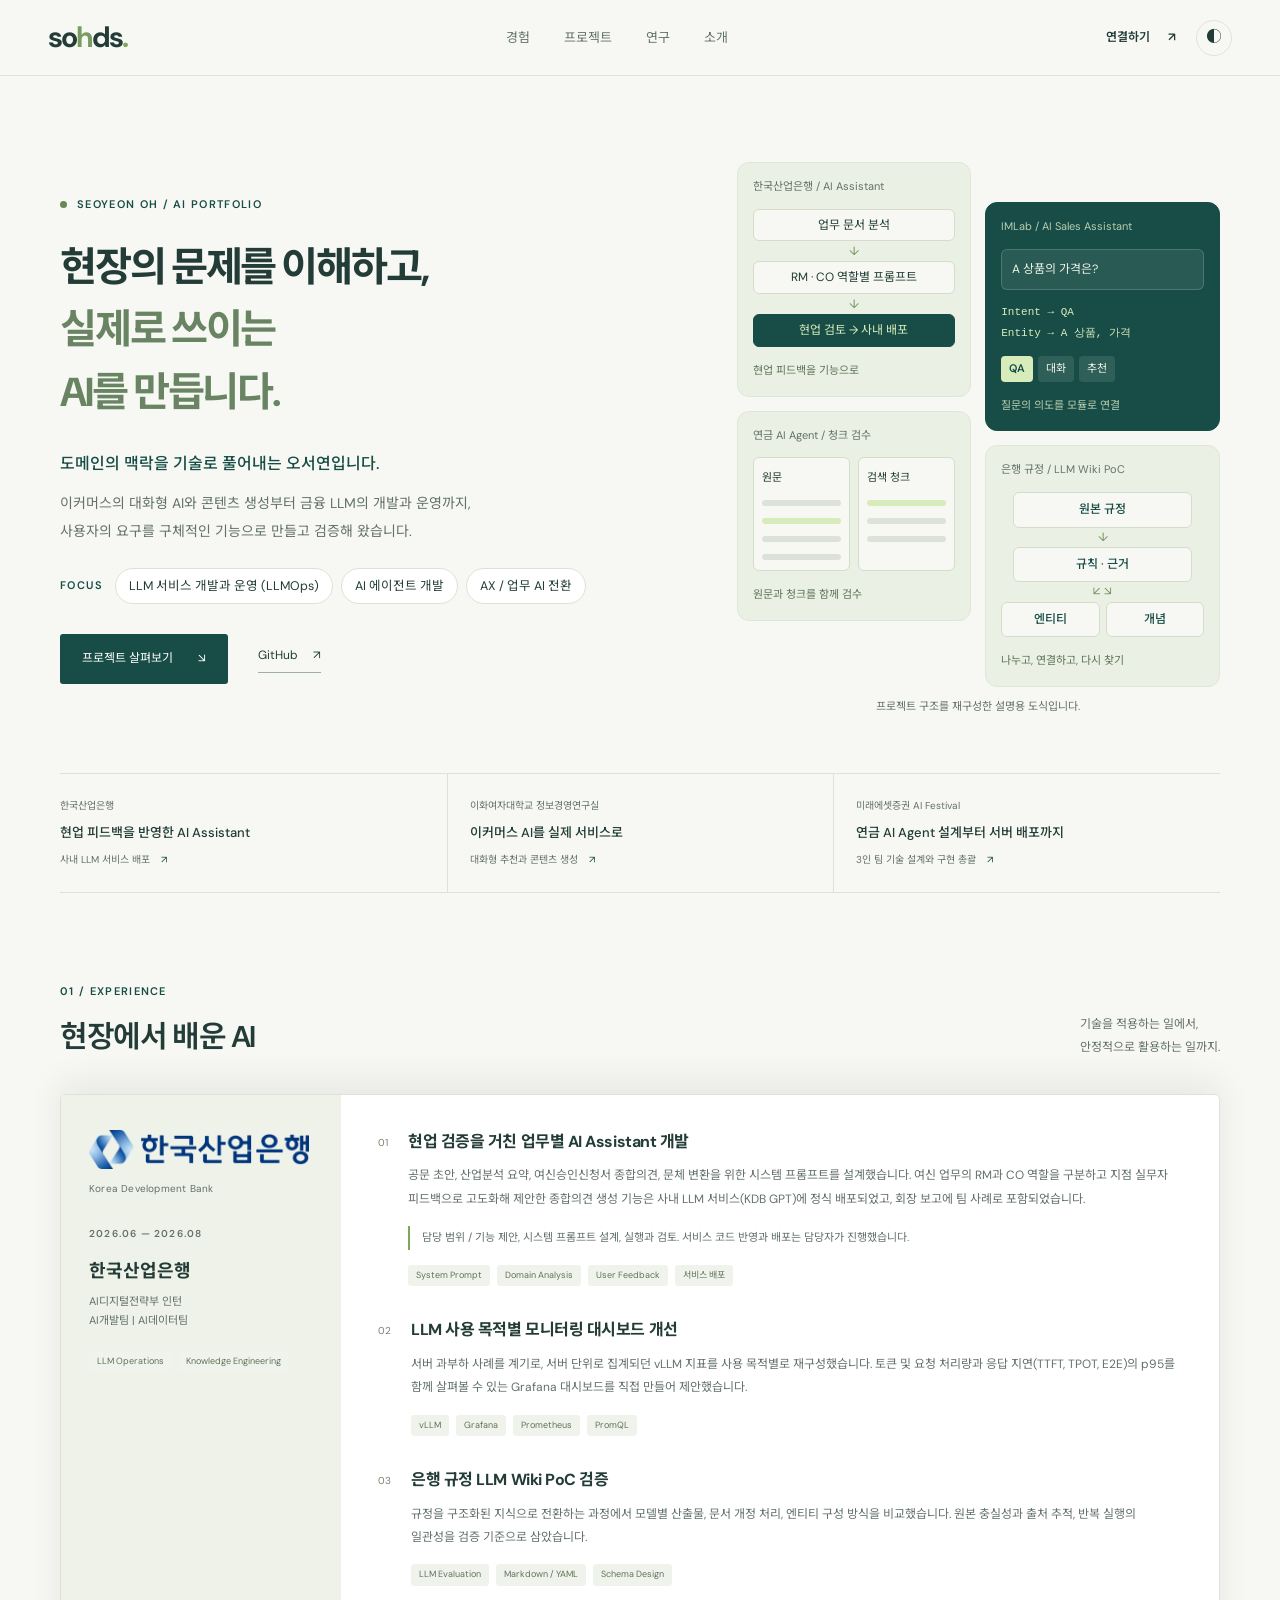
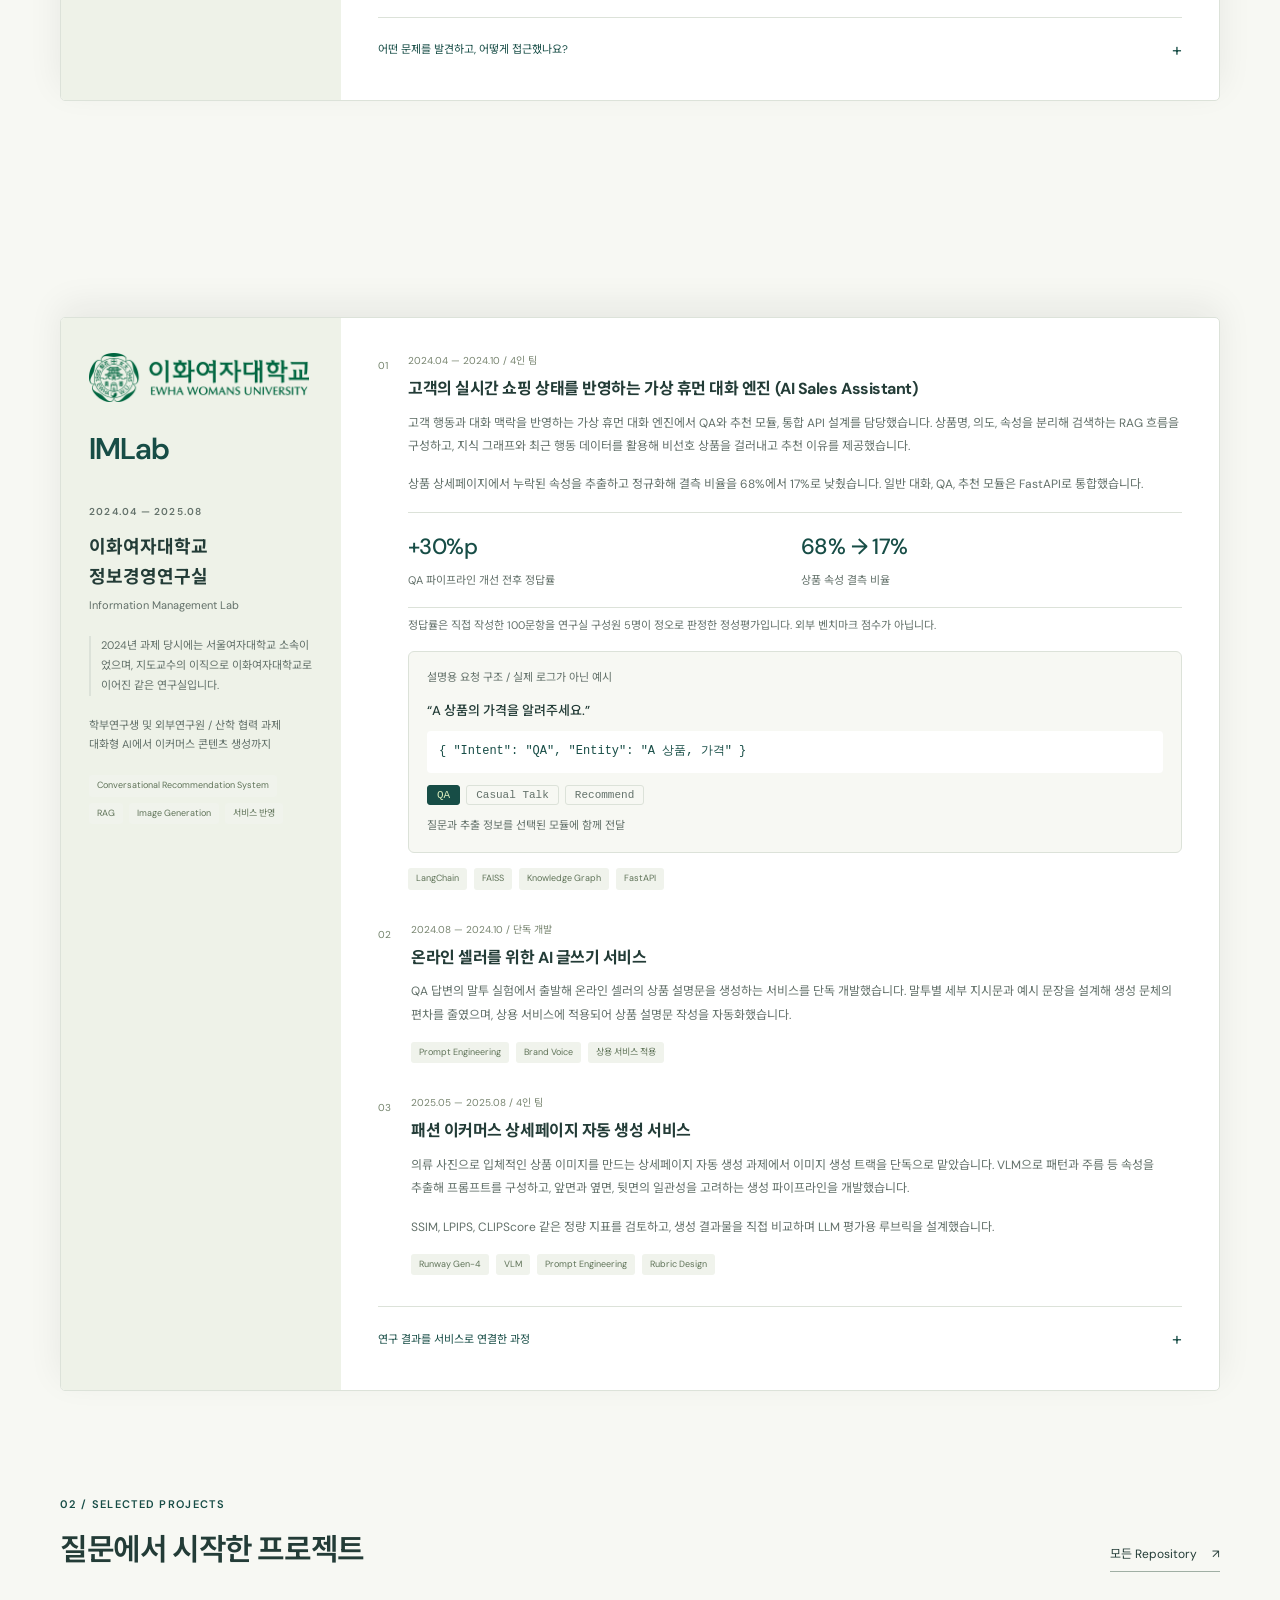
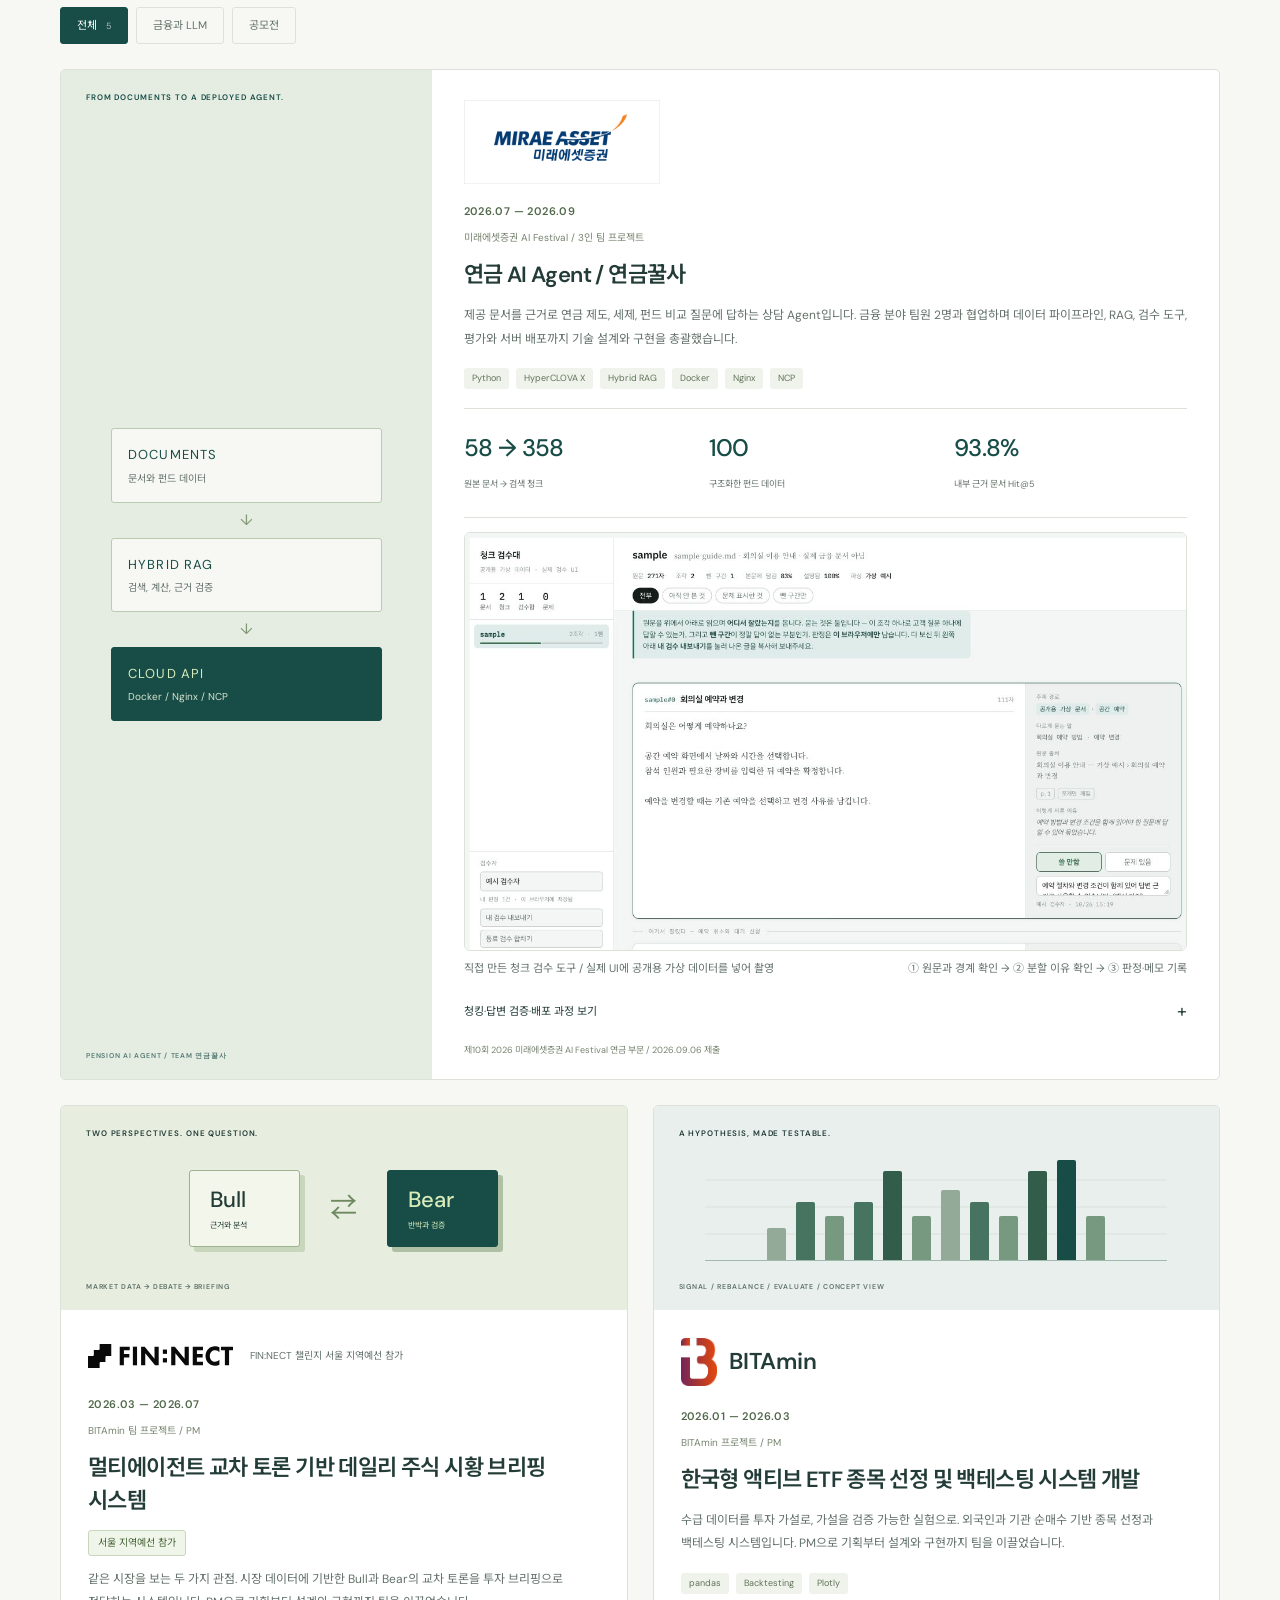
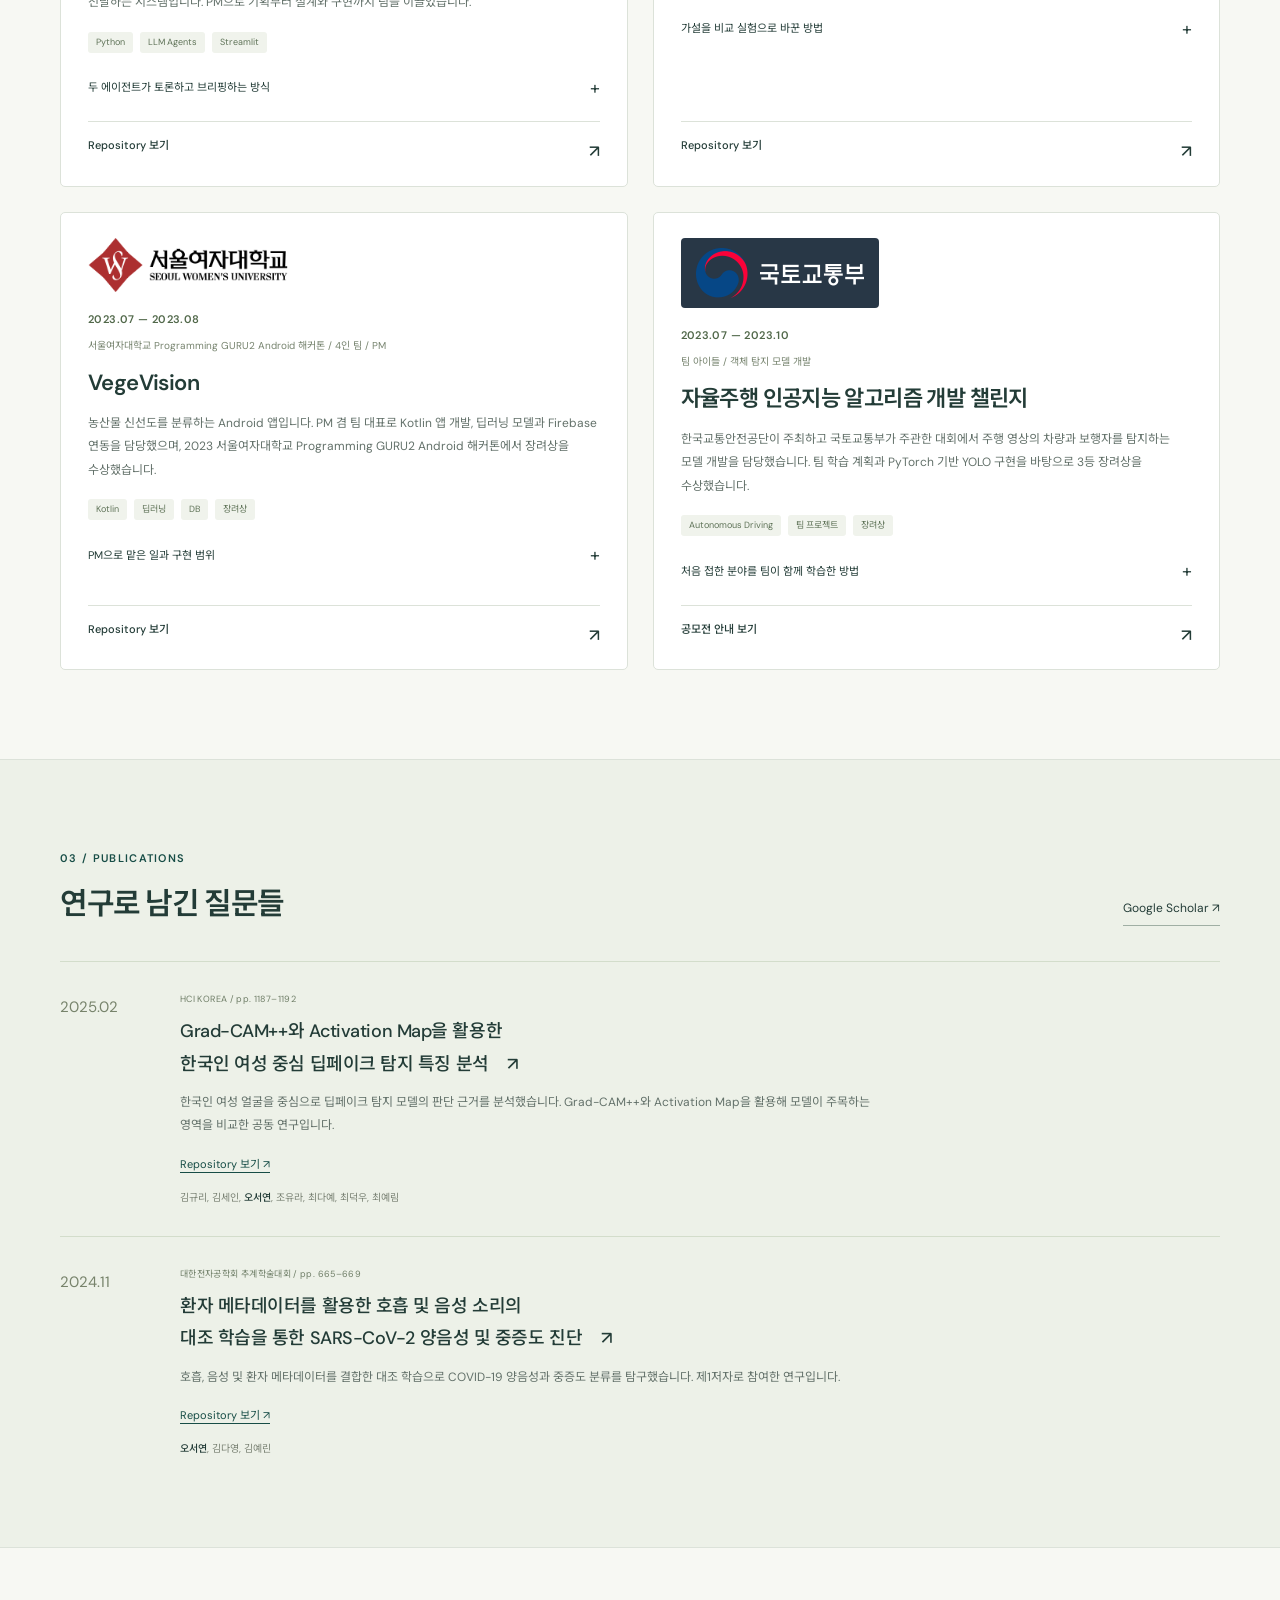
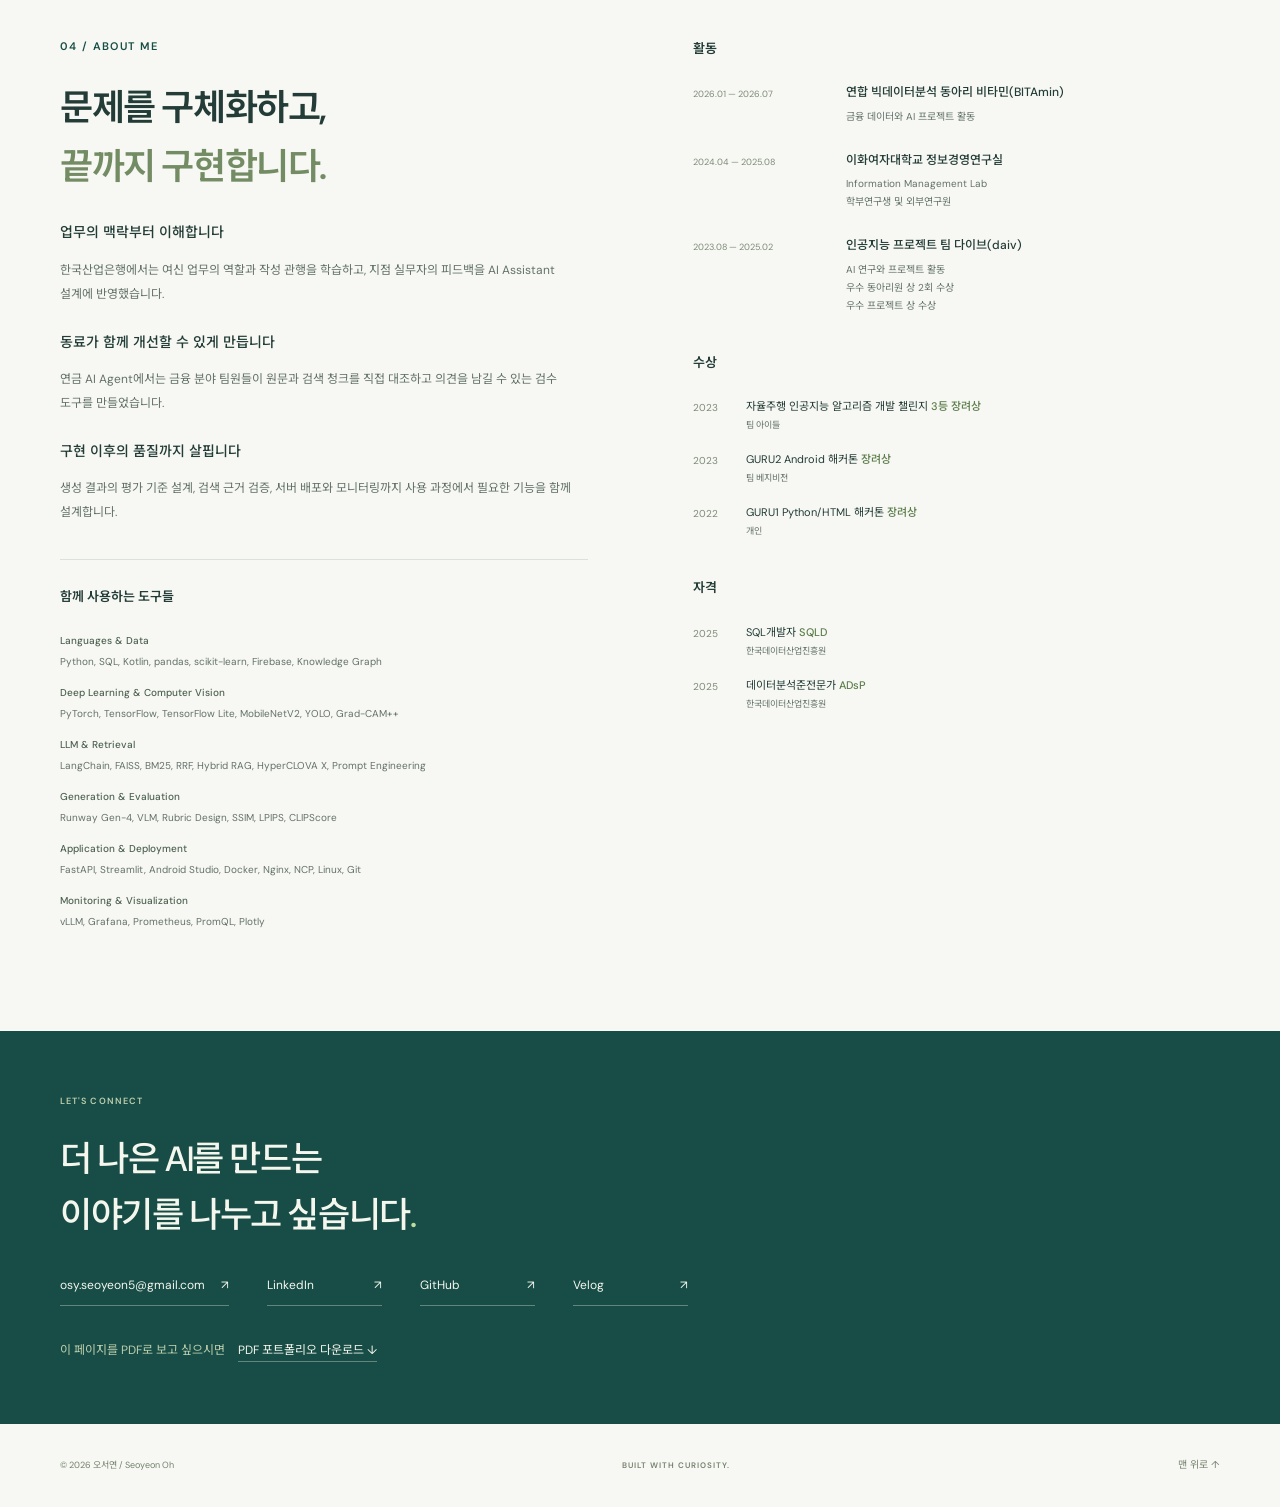
==== index.html @ 82c32da2 "Correct session, overload, and evaluation wording" ====
<!doctype html>
<html lang="ko">
<head>
  <meta charset="utf-8">
  <meta name="viewport" content="width=device-width, initial-scale=1">
  <meta name="theme-color" content="#174d46">
  <meta name="theme-color" content="#121816" media="(prefers-color-scheme: dark)">
  <meta name="description" content="도메인의 맥락을 기술로 풀어내는 오서연입니다. 한국산업은행 AI Assistant, 이화여자대학교 정보경영연구실의 이커머스 AI, 연금 AI Agent 개발과 배포 경험을 소개합니다.">
  <meta property="og:title" content="오서연 / Seoyeon Oh | AI Portfolio">
  <meta property="og:description" content="현장의 문제를 이해하고, 실제로 쓰이는 AI를 만듭니다.">
  <meta property="og:type" content="website">
  <meta property="og:url" content="https://sohds.github.io/">
  <link rel="canonical" href="https://sohds.github.io/">
  <link rel="icon" type="image/svg+xml" href="assets/favicon.svg?v=20260910-2">
  <link rel="stylesheet" href="style.css?v=20261031-7">
  <script>let savedTheme;try{savedTheme=localStorage.getItem('sohds-theme')}catch{}document.documentElement.dataset.theme=savedTheme||(matchMedia('(prefers-color-scheme: dark)').matches?'dark':'light');</script>
  <script src="script.js?v=20261031-2" defer></script>
  <title>오서연 / Seoyeon Oh | AI Portfolio</title>
</head>
<body>
<a class="skip-link" href="#main">본문으로 바로가기</a>
<header class="site-header">
  <a class="wordmark" href="#home" aria-label="오서연 홈">so<span>h</span>ds<span class="brand-dot">.</span></a>
  <nav aria-label="주요 메뉴"><a href="#experience">경험</a><a href="#projects">프로젝트</a><a href="#research">연구</a><a href="#about">소개</a></nav>
  <div class="header-actions"><a class="header-contact" href="#contact">연결하기 <span aria-hidden="true">↗</span></a><button class="theme-toggle" type="button" aria-pressed="false" aria-label="다크 모드로 전환"><span aria-hidden="true">◐</span></button></div>
</header>
<main id="main">
  <section class="hero wrap" id="home" aria-labelledby="hero-title">
    <div class="hero-copy">
      <p class="eyebrow"><span class="status-dot"></span> SEOYEON OH / AI PORTFOLIO</p>
      <h1 id="hero-title">현장의 문제를 이해하고,<br><span>실제로 쓰이는<br>AI를 만듭니다.</span></h1>
      <p class="hero-description"><strong class="intro-positioning">도메인의 맥락을 기술로 풀어내는 오서연입니다.</strong><br>이커머스의 대화형 AI와 콘텐츠 생성부터 금융 LLM의 개발과 운영까지,<br class="desktop-break"> 사용자의 요구를 구체적인 기능으로 만들고 검증해 왔습니다.</p>
      <ul class="hero-focus" aria-label="지원 방향"><li class="focus-label">FOCUS</li><li>LLM 서비스 개발과 운영 (LLMOps)</li><li>AI 에이전트 개발</li><li>AX / 업무 AI 전환</li></ul>
      <div class="hero-actions"><a class="button primary" href="#projects">프로젝트 살펴보기 <span aria-hidden="true">↘</span></a><a class="text-link" href="https://github.com/sohds" target="_blank" rel="noopener noreferrer">GitHub <span aria-hidden="true">↗</span></a></div>
    </div>
    <div class="hero-gallery" aria-label="프로젝트 구조 미리보기">
      <div class="gallery-column">
        <a class="preview-card" href="#bank-experience"><span class="preview-label">한국산업은행 / AI Assistant</span><div class="mini-steps"><span>업무 문서 분석</span><i aria-hidden="true">↓</i><span>RM · CO 역할별 프롬프트</span><i aria-hidden="true">↓</i><span class="is-done">현업 검토 → 사내 배포</span></div><small>현업 피드백을 기능으로</small></a>
        <a class="preview-card" href="#pension-agent"><span class="preview-label">연금 AI Agent / 청크 검수</span><div class="mini-docs" aria-hidden="true"><div>원문<i></i><i></i><i></i><i></i></div><div>검색 청크<i></i><i></i><i></i></div></div><small>원문과 청크를 함께 검수</small></a>
      </div>
      <div class="gallery-column">
        <a class="preview-card preview-dark" href="#imlab"><span class="preview-label">IMLab / AI Sales Assistant</span><div class="mini-question">A 상품의 가격은?</div><pre>Intent → QA
Entity → A 상품, 가격</pre><div class="mini-tags"><b>QA</b><span>대화</span><span>추천</span></div><small>질문의 의도를 모듈로 연결</small></a>
        <a class="preview-card" href="#bank-experience"><span class="preview-label">은행 규정 / LLM Wiki PoC</span><div class="mini-graph" aria-hidden="true"><b>원본 규정</b><span>↓</span><b>규칙 · 근거</b><span>↙ ↘</span><div><b>엔티티</b><b>개념</b></div></div><small>나누고, 연결하고, 다시 찾기</small></a>
      </div>
      <p class="gallery-caption">프로젝트 구조를 재구성한 설명용 도식입니다.</p>
    </div>
    <div class="experience-highlights" aria-label="핵심 경험 바로가기">
      <a href="#bank-experience"><span>한국산업은행</span><strong>현업 피드백을 반영한 AI Assistant</strong><small>사내 LLM 서비스 배포 <span aria-hidden="true">↗</span></small></a>
      <a href="#imlab"><span>이화여자대학교 정보경영연구실</span><strong>이커머스 AI를 실제 서비스로</strong><small>대화형 추천과 콘텐츠 생성 <span aria-hidden="true">↗</span></small></a>
      <a href="#pension-agent"><span>미래에셋증권 AI Festival</span><strong>연금 AI Agent 설계부터 서버 배포까지</strong><small>3인 팀 기술 설계와 구현 총괄 <span aria-hidden="true">↗</span></small></a>
    </div>
  </section>

  <section class="section wrap" id="experience" aria-labelledby="experience-title">
    <div class="section-heading"><div><p class="eyebrow">01 / EXPERIENCE</p><h2 id="experience-title">현장에서 배운 AI</h2></div><p>기술을 적용하는 일에서,<br>안정적으로 활용하는 일까지.</p></div>
    <article class="experience-card" id="bank-experience" data-stack>
      <div class="experience-aside"><div class="organization-brand"><img src="assets/korea-development-bank.png" alt="한국산업은행" width="220" height="40"><span>Korea Development Bank</span></div><p class="mono">2026.06 — 2026.08</p><h3>한국산업은행</h3><p>AI디지털전략부 인턴<br>AI개발팀 | AI데이터팀</p><div class="tags"><span>LLM Operations</span><span>Knowledge Engineering</span></div></div>
      <div class="experience-body">
        <div class="work-item"><span class="work-number">01</span><div><h4>현업 검증을 거친 업무별 AI Assistant 개발</h4><p>공문 초안, 산업분석 요약, 여신승인신청서 종합의견, 문체 변환을 위한 시스템 프롬프트를 설계했습니다. 여신 업무의 RM과 CO 역할을 구분하고 지점 실무자 피드백으로 고도화해 제안한 종합의견 생성 기능은 사내 LLM 서비스(KDB GPT)에 정식 배포되었고, 회장 보고에 팀 사례로 포함되었습니다.</p><p class="work-note">담당 범위 / 기능 제안, 시스템 프롬프트 설계, 실행과 검토. 서비스 코드 반영과 배포는 담당자가 진행했습니다.</p><div class="tags"><span>System Prompt</span><span>Domain Analysis</span><span>User Feedback</span><span>서비스 배포</span></div></div></div>
        <div class="work-item"><span class="work-number">02</span><div><h4>LLM 사용 목적별 모니터링 대시보드 개선</h4><p>서버 과부하 사례를 계기로, 서버 단위로 집계되던 vLLM 지표를 사용 목적별로 재구성했습니다. 토큰 및 요청 처리량과 응답 지연(TTFT, TPOT, E2E)의 p95를 함께 살펴볼 수 있는 Grafana 대시보드를 직접 만들어 제안했습니다.</p><div class="tags"><span>vLLM</span><span>Grafana</span><span>Prometheus</span><span>PromQL</span></div></div></div>
        <div class="work-item"><span class="work-number">03</span><div><h4>은행 규정 LLM Wiki PoC 검증</h4><p>규정을 구조화된 지식으로 전환하는 과정에서 모델별 산출물, 문서 개정 처리, 엔티티 구성 방식을 비교했습니다. 원본 충실성과 출처 추적, 반복 실행의 일관성을 검증 기준으로 삼았습니다.</p><div class="tags"><span>LLM Evaluation</span><span>Markdown / YAML</span><span>Schema Design</span></div></div></div>
        <details class="case-study"><summary>어떤 문제를 발견하고, 어떻게 접근했나요? <span aria-hidden="true">+</span></summary><div class="case-content"><h5>문서 분석에서 역할별 업무 설계로</h5><p>참고 문서에서 여신승인신청서의 종합의견 생성 과제를 발굴하고, 여신 교재 6권과 작성 가이드라인을 학습했습니다. RM과 CO의 관점 차이를 반영해 역할별 Assistant를 설계했으며, 원문 보존, 범위 제한, 적합한 Assistant 안내를 프롬프트에 반영했습니다.</p><h5>완성도를 높인 것은 현업 피드백</h5><p>테스트케이스로 프롬프트를 조정한 뒤 지점 실무자의 검토를 받았습니다. 문서상 작성 방식과 현장 관행의 차이를 확인하고, 서술 형식과 재무제표 기준에 대한 의견을 반영해 최종본을 개선했습니다.</p><h5>운영 지표를 읽는 기준</h5><p>Counter와 Gauge의 특성에 맞춰 집계를 구분하고, 평균에 가려지는 느린 요청을 보기 위해 지연의 p95를 시각화했습니다. 트래픽 증가와 사용자 체감 성능을 함께 확인하는 운영 관점을 정리했습니다.</p><h5>모델 성능과 지식 구조를 함께 검증</h5><p>같은 샘플로 모델 4개의 필수 섹션 누락, 깨진 링크, 원본에 없는 내용 생성을 비교했습니다. 결함이 없던 모델로 만든 규칙 9개는 원문 줄 번호와 모두 일치했습니다. 개정 실험에서는 규칙 ID 재사용과 삭제된 예외의 이력 추적 문제를 확인했습니다.</p><h5>단일 실험의 결론을 확장 실험으로 확인</h5><p>직급 중심과 업무 중심의 엔티티 구성을 5개 업무 영역에 걸쳐 비교했습니다. 업무 중심 구조의 장점은 세분화 기준이 명확할 때 유지된다는 조건을 도출하고, 형식 검증과 의미 검증을 분리하는 방안을 제안했습니다.</p><p class="case-note">LLM Wiki 내용은 인턴 개인 PoC의 실험, 비교 결과입니다. 구조는 팀 추진 방향으로 채택되었으나 이후 도입은 보류되었으며, 정량적 성능 개선 수치는 주장하지 않습니다.</p></div></details>
      </div>
    </article>

    <article class="experience-card lab-card" id="imlab" data-stack aria-labelledby="imlab-title">
      <div class="experience-aside">
        <div class="organization-brand lab-brand"><img src="assets/ewha-womans-university.png" alt="이화여자대학교" width="224" height="50" loading="lazy"><span class="lab-wordmark">IMLab</span></div>
        <p class="mono">2024.04 — 2025.08</p>
        <h3 id="imlab-title">이화여자대학교<br>정보경영연구실</h3><p class="lab-english">Information Management Lab</p>
        <p class="lab-note">2024년 과제 당시에는 서울여자대학교 소속이었으며, 지도교수의 이직으로 이화여자대학교로 이어진 같은 연구실입니다.</p>
        <p>학부연구생 및 외부연구원 / 산학 협력 과제<br>대화형 AI에서 이커머스 콘텐츠 생성까지</p>
        <div class="tags"><span>Conversational Recommendation System</span><span>RAG</span><span>Image Generation</span><span>서비스 반영</span></div>
      </div>
      <div class="experience-body">
        <div class="work-item"><span class="work-number">01</span><div>
          <p class="lab-meta">2024.04 — 2024.10 / 4인 팀</p>
          <h4>고객의 실시간 쇼핑 상태를 반영하는 가상 휴먼 대화 엔진 (AI Sales Assistant)</h4>
          <p>고객 행동과 대화 맥락을 반영하는 가상 휴먼 대화 엔진에서 QA와 추천 모듈, 통합 API 설계를 담당했습니다. 상품명, 의도, 속성을 분리해 검색하는 RAG 흐름을 구성하고, 지식 그래프와 최근 행동 데이터를 활용해 비선호 상품을 걸러내고 추천 이유를 제공했습니다.</p>
          <p>상품 상세페이지에서 누락된 속성을 추출하고 정규화해 결측 비율을 68%에서 17%로 낮췄습니다. 일반 대화, QA, 추천 모듈은 FastAPI로 통합했습니다.</p>
          <div class="work-metrics"><div><strong>+30%p</strong><span>QA 파이프라인 개선 전후 정답률</span></div><div><strong>68% → 17%</strong><span>상품 속성 결측 비율</span></div></div><p class="metric-note">정답률은 직접 작성한 100문항을 연구실 구성원 5명이 정오로 판정한 정성평가입니다. 외부 벤치마크 점수가 아닙니다.</p>
          <figure class="request-example"><figcaption>설명용 요청 구조 / 실제 로그가 아닌 예시</figcaption><p class="query-example">“A 상품의 가격을 알려주세요.”</p><pre>{ "Intent": "QA", "Entity": "A 상품, 가격" }</pre><div class="route"><b>QA</b><span>Casual Talk</span><span>Recommend</span></div><p class="route-note">질문과 추출 정보를 선택된 모듈에 함께 전달</p></figure>
          <div class="tags"><span>LangChain</span><span>FAISS</span><span>Knowledge Graph</span><span>FastAPI</span></div>
        </div></div>
        <div class="work-item"><span class="work-number">02</span><div>
          <p class="lab-meta">2024.08 — 2024.10 / 단독 개발</p>
          <h4>온라인 셀러를 위한 AI 글쓰기 서비스</h4>
          <p>QA 답변의 말투 실험에서 출발해 온라인 셀러의 상품 설명문을 생성하는 서비스를 단독 개발했습니다. 말투별 세부 지시문과 예시 문장을 설계해 생성 문체의 편차를 줄였으며, 상용 서비스에 적용되어 상품 설명문 작성을 자동화했습니다.</p>
          <div class="tags"><span>Prompt Engineering</span><span>Brand Voice</span><span>상용 서비스 적용</span></div>
        </div></div>
        <div class="work-item"><span class="work-number">03</span><div>
          <p class="lab-meta">2025.05 — 2025.08 / 4인 팀</p>
          <h4>패션 이커머스 상세페이지 자동 생성 서비스</h4>
          <p>의류 사진으로 입체적인 상품 이미지를 만드는 상세페이지 자동 생성 과제에서 이미지 생성 트랙을 단독으로 맡았습니다. VLM으로 패턴과 주름 등 속성을 추출해 프롬프트를 구성하고, 앞면과 옆면, 뒷면의 일관성을 고려하는 생성 파이프라인을 개발했습니다.</p>
          <p>SSIM, LPIPS, CLIPScore 같은 정량 지표를 검토하고, 생성 결과물을 직접 비교하며 LLM 평가용 루브릭을 설계했습니다.</p>
          <div class="tags"><span>Runway Gen-4</span><span>VLM</span><span>Prompt Engineering</span><span>Rubric Design</span></div>
        </div></div>
        <details class="case-study"><summary>연구 결과를 서비스로 연결한 과정 <span aria-hidden="true">+</span></summary><div class="case-content">
          <h5>고객 질문과 상품 데이터를 같은 구조로 연결</h5><p>패션 상품의 색상, 핏, 소재 등 누락된 속성을 추출하고 TTA 속성 체계에 맞춰 정규화했습니다. QA에서는 상품명과 질문 의도를 먼저 파악하고, 상품 정보와 문의 데이터를 검색해 질문에 맞는 답변을 생성하도록 구성했습니다.</p>
          <h5>추천과 대화를 하나의 서비스로 통합</h5><p>고객의 비선호 속성을 지식 그래프 필터링에 반영하고, 최근 행동을 바탕으로 추천 후보를 좁혔습니다. 의도별 모듈 라우팅과 Streamlit 데모 UI를 갖춘 통합 API로 연결했습니다.</p>
          <h5>생성 결과의 일관성을 평가 가능한 기준으로 전환</h5><p>글쓰기에서는 브랜드의 말투를 지시문과 예시로 구체화했습니다. 이미지 생성 과제에서는 패턴 묘사와 여러 시점의 일관성을 프롬프트에 반영하고, 결과물을 비교하며 의미와 속성의 일치 여부, 완성도를 평가 항목으로 정리했습니다. 산학 협력 과제의 결과물은 협력사의 실제 서비스에 반영되었습니다.</p>
        </div></details>
      </div>
    </article>
  </section>

  <section class="section wrap" id="projects" aria-labelledby="projects-title">
    <div class="section-heading"><div><p class="eyebrow">02 / SELECTED PROJECTS</p><h2 id="projects-title">질문에서 시작한 프로젝트</h2></div><a class="text-link" href="https://github.com/sohds?tab=repositories" target="_blank" rel="noopener noreferrer">모든 Repository <span aria-hidden="true">↗</span></a></div>
    <div class="filters" role="group" aria-label="프로젝트 분야 필터" hidden><button type="button" data-filter="all" aria-pressed="true">전체 <span>5</span></button><button type="button" data-filter="finance" aria-pressed="false">금융과 LLM</button><button type="button" data-filter="competition" aria-pressed="false">공모전</button></div>
    <p class="sr-only" id="filter-status" aria-live="polite"></p>
    <div class="project-grid">
      <article class="project-card pension-card" data-category="finance competition" id="pension-agent">
        <div class="project-visual pension-visual" aria-hidden="true"><span class="visual-label">FROM DOCUMENTS TO A DEPLOYED AGENT.</span><div class="pension-flow"><span>DOCUMENTS<small>문서와 펀드 데이터</small></span><b>↓</b><span>HYBRID RAG<small>검색, 계산, 근거 검증</small></span><b>↓</b><span class="pension-server">CLOUD API<small>Docker / Nginx / NCP</small></span></div><span class="visual-bottom">PENSION AI AGENT / TEAM 연금꿀사</span></div>
        <div class="project-content"><div class="project-brand mirae-brand"><img src="assets/mirae-asset-securities.png" alt="미래에셋증권" width="196" height="84" loading="lazy"></div><p class="project-meta"><span class="project-date">2026.07 — 2026.09</span><span>미래에셋증권 AI Festival / 3인 팀 프로젝트</span></p><h3>연금 AI Agent / 연금꿀사</h3><p>제공 문서를 근거로 연금 제도, 세제, 펀드 비교 질문에 답하는 상담 Agent입니다. 금융 분야 팀원 2명과 협업하며 데이터 파이프라인, RAG, 검수 도구, 평가와 서버 배포까지 기술 설계와 구현을 총괄했습니다.</p><div class="tags"><span>Python</span><span>HyperCLOVA X</span><span>Hybrid RAG</span><span>Docker</span><span>Nginx</span><span>NCP</span></div><div class="pension-metrics"><div><strong>58 → 358</strong><span>원본 문서 → 검색 청크</span></div><div><strong>100</strong><span>구조화한 펀드 데이터</span></div><div><strong>93.8%</strong><span>내부 근거 문서 Hit@5</span></div></div><figure class="review-capture"><a href="assets/chunk-review-public.png" target="_blank" rel="noopener noreferrer" aria-label="청크 검수 도구 화면 크게 보기"><img src="assets/chunk-review-public.png" alt="원문과 청크 경계, 분할 이유를 함께 보여주고 검수 판정과 메모를 남기는 화면. 문서와 판정은 공개용 가상 예시." width="1280" height="720" loading="lazy"></a><figcaption><span>직접 만든 청크 검수 도구 / 실제 UI에 공개용 가상 데이터를 넣어 촬영</span><span>① 원문과 경계 확인 → ② 분할 이유 확인 → ③ 판정·메모 기록</span></figcaption></figure><details><summary>청킹·답변 검증·배포 과정 보기 <span>+</span></summary><div class="pension-detail"><h4>검색 결과 1위에는 조건이 없고, 실제 조건은 92위에</h4><p>중도인출 질문에서 상위 청크에는 짧은 안내만 있고 실제 조건 목록은 다른 청크로 분리돼 있었습니다. 길이·제목 기호 중심의 분할이 질문과 조건을 갈라놓은 문제를 확인하고, 하나의 질문에 답할 수 있는 범위로 분할 기준을 바꿨습니다.</p><h4>모델은 경계를 고르고, 코드는 원문을 자릅니다</h4><p>모델은 분할 위치를 계획하고 코드는 원문을 추출하는 앵커 청킹을 적용했습니다. BM25와 임베딩 검색을 RRF로 결합하고, 계산 결과와 인용 근거를 검증하는 단일 턴 상담 흐름을 구현했습니다.</p><h4>금융 분야 팀원도 품질을 확인할 수 있도록</h4><p>원문과 청크를 대조하며 문제를 표시하고 저장할 수 있는 웹 검수 도구를 만들었습니다. 두 팀원은 판정 369건 중 35건에 문제를 표시했고, ISA 재가입 유의사항이 떨어져 검색된다는 지적을 받아 분할 방식을 고쳤습니다.</p><h4>배포 후 다시 시작되는 것까지 확인</h4><p>Python HTTP API 서버를 Docker로 패키징해 NCP Ubuntu 서버에 배포하고, Nginx를 역방향 프록시로 구성했습니다. 로그 보존과 자동 재시작을 설정하고, 외부에서 상태 조회와 답변 API 호출을 검증하고, 서버 재부팅 후 복구까지 확인했습니다.</p><h4>평가 범위</h4><p>팀이 만든 438문항 중 검색 채점 대상 419문항에서 근거 문서 Hit@5 93.8%를 기록했고, 정상 질문 419건을 잘못 차단한 경우는 없었습니다. 내부 평가와 상품 회귀를 합친 계산 모듈 최종 수정 전 기록으로 E2E 요청 459건의 실패 0건을 확인했습니다. Hit@5는 상위 5개 검색 결과의 근거 문서 포함률이며, 최종 답변 정확도나 공모전 공식 심사 점수가 아닙니다.</p></div></details><p class="submission-note">제10회 2026 미래에셋증권 AI Festival 연금 부문 / 2026.09.06 제출</p></div>
      </article>
      <article class="project-card" data-category="finance competition"><div class="project-visual debate-visual" aria-hidden="true"><span class="visual-label">TWO PERSPECTIVES. ONE QUESTION.</span><div class="debate-flow"><div>Bull<span>근거와 분석</span></div><span class="exchange">⇄</span><div>Bear<span>반박과 검증</span></div></div><span class="visual-bottom">MARKET DATA → DEBATE → BRIEFING</span></div><div class="project-content"><div class="project-brand finnect-brand"><img src="assets/finnect.svg" alt="FIN:NECT" width="145" height="24" loading="lazy"><span>FIN:NECT 챌린지 서울 지역예선 참가</span></div><p class="project-meta"><span class="project-date">2026.03 — 2026.07</span><span>BITAmin 팀 프로젝트 / PM</span></p><h3>멀티에이전트 교차 토론 기반 데일리 주식 시황 브리핑 시스템</h3><div class="submission-status">서울 지역예선 참가</div><p>같은 시장을 보는 두 가지 관점. 시장 데이터에 기반한 Bull과 Bear의 교차 토론을 투자 브리핑으로 전달하는 시스템입니다. PM으로 기획부터 설계와 구현까지 팀을 이끌었습니다.</p><div class="tags"><span>Python</span><span>LLM Agents</span><span>Streamlit</span></div><details><summary>두 에이전트가 토론하고 브리핑하는 방식 <span>+</span></summary><p>거시경제, 섹터, 시장 심리 데이터를 통합하고, 2라운드 토론으로 주장과 반박을 구성합니다. 논거와 신호 강도를 대시보드에서 확인할 수 있으며, 금융 뉴스 번역과 투자 퀴즈 기능을 포함합니다. 자동 주문 기능이 없는 브리핑 도구입니다. BITAmin 팀 프로젝트로 개발한 시스템을 FIN:NECT 챌린지에 출품해 서울 지역예선에 참가했습니다.</p></details><a class="project-link" href="https://github.com/sohds/multi-agent-trading" target="_blank" rel="noopener noreferrer">Repository 보기 <span>↗</span></a></div></article>
      <article class="project-card" data-category="finance"><div class="project-visual etf-visual" aria-hidden="true"><span class="visual-label">A HYPOTHESIS, MADE TESTABLE.</span><div class="etf-bars"><i></i><i></i><i></i><i></i><i></i><i></i><i></i><i></i><i></i><i></i><i></i><i></i></div><span class="visual-bottom">SIGNAL / REBALANCE / EVALUATE / CONCEPT VIEW</span></div><div class="project-content"><div class="project-brand bitamin-brand"><img src="assets/bitamin.png" alt="BITAmin 심벌" width="36" height="48" loading="lazy"><span>BITAmin</span></div><p class="project-meta"><span class="project-date">2026.01 — 2026.03</span><span>BITAmin 프로젝트 / PM</span></p><h3>한국형 액티브 ETF 종목 선정 및 백테스팅 시스템 개발</h3><p>수급 데이터를 투자 가설로, 가설을 검증 가능한 실험으로. 외국인과 기관 순매수 기반 종목 선정과 백테스팅 시스템입니다. PM으로 기획부터 설계와 구현까지 팀을 이끌었습니다.</p><div class="tags"><span>pandas</span><span>Backtesting</span><span>Plotly</span></div><details><summary>가설을 비교 실험으로 바꾼 방법 <span>+</span></summary><p>리밸런싱 주기, 수급 신호, 비중 방식, 가격 기준을 바꿔 비교하는 실험을 구성합니다. Streamlit 대시보드에서 NAV, 종목 구성, 최대 낙폭과 샤프 비율 등 성과 지표를 확인할 수 있습니다.</p></details><a class="project-link" href="https://github.com/sohds/Ko-ActiveETF" target="_blank" rel="noopener noreferrer">Repository 보기 <span>↗</span></a></div></article>
      <article class="project-card" data-category="competition"><div class="project-content"><div class="project-brand swu-brand"><img src="assets/seoul-womens-university.png" alt="서울여자대학교" width="200" height="54" loading="lazy"></div><p class="project-meta"><span class="project-date">2023.07 — 2023.08</span><span>서울여자대학교 Programming GURU2 Android 해커톤 / 4인 팀 / PM</span></p><h3>VegeVision</h3><p>농산물 신선도를 분류하는 Android 앱입니다. PM 겸 팀 대표로 Kotlin 앱 개발, 딥러닝 모델과 Firebase 연동을 담당했으며, 2023 서울여자대학교 Programming GURU2 Android 해커톤에서 장려상을 수상했습니다.</p><div class="tags"><span>Kotlin</span><span>딥러닝</span><span>DB</span><span>장려상</span></div><details><summary>PM으로 맡은 일과 구현 범위 <span>+</span></summary><div class="pension-detail"><h4>PM으로 개발과 UI 작업을 하나의 앱으로 통합</h4><p>4인 팀의 PM 겸 대표로 참여했습니다. UI 작업이 완성되기 전에 핵심 기능을 구현하고, 팀원들의 화면 작업을 통합하며 사진 입력부터 결과 확인까지의 흐름을 완성했습니다. 병합 충돌을 해결하고 화면과 변수의 명명 규칙을 정리했으며, README에 팀별 역할과 기능별 코드 및 Wiki 링크를 문서화했습니다.</p><h4>모델 학습부터 Android 추론까지 구현</h4><p>MobileNetV2 전이학습으로 신선한 농산물과 부패한 농산물을 구분하는 모델을 학습하고 TensorFlow Lite로 변환했습니다. 카메라와 갤러리에서 가져온 이미지를 224×224 크기로 처리한 뒤 앱에서 추론하고 분류 결과를 표시하도록 연결했습니다.</p><h4>실제 사용 흐름의 오류를 정리</h4><p>Firebase 기반 로그인과 회원가입, 로그인 상태 저장을 구현했습니다. 입력 누락과 비밀번호 오류, 카메라 권한 거부 안내를 보완하고 화면 전환 및 결과 페이지의 오류를 수정했습니다. 개발과 UI를 통합한 앱으로 해커톤 장려상을 수상했습니다.</p></div></details><a class="project-link" href="https://github.com/sohds/VegeVisionApp" target="_blank" rel="noopener noreferrer">Repository 보기 <span>↗</span></a></div></article>
      <article class="project-card" data-category="competition"><div class="project-content"><div class="project-brand molit-brand"><img src="assets/molit.png" alt="국토교통부" width="168" height="50" loading="lazy"></div><p class="project-meta"><span class="project-date">2023.07 — 2023.10</span><span>팀 아이들 / 객체 탐지 모델 개발</span></p><h3>자율주행 인공지능 알고리즘 개발 챌린지</h3><p>한국교통안전공단이 주최하고 국토교통부가 주관한 대회에서 주행 영상의 차량과 보행자를 탐지하는 모델 개발을 담당했습니다. 팀 학습 계획과 PyTorch 기반 YOLO 구현을 바탕으로 3등 장려상을 수상했습니다.</p><div class="tags"><span>Autonomous Driving</span><span>팀 프로젝트</span><span>장려상</span></div><details><summary>처음 접한 분야를 팀이 함께 학습한 방법 <span>+</span></summary><div class="pension-detail"><h4>처음 접하는 분야를 함께 학습하는 구조 설계</h4><p>팀 전원이 영상 인식 경험이 없는 상태에서 시작했습니다. 한 달간 논문과 공개 구현 사례를 함께 읽는 학습 계획표를 제안하고, 각자의 학습 내용을 같은 양식으로 정리해 공유하며 팀의 공통 기반을 만들었습니다.</p><h4>데이터 선별과 객체 탐지 모델 구현</h4><p>제공된 주행 이미지 10만 장과 해당 레이블에서 1만 장을 선별하고, PyTorch로 YOLO 기반 2D Bounding Box 객체 탐지 모델을 구현했습니다. 차량과 보행자의 탐지 정확도를 높이기 위해 매일 개선 방법을 논의하고 실험을 반복했습니다.</p><h4>근거를 확인하는 학습과 실험으로 3등 장려상</h4><p>논문과 구현 사례를 끝까지 읽고 적용 근거를 확인하며 모델을 개선했습니다. 처음 접한 분야에서 팀 학습과 반복 실험을 이어가 3등 장려상을 수상했습니다.</p></div></details><a class="project-link" href="https://challenge2023.gcontest.co.kr/template/m/frame/boardview/12709?boardSeq=904" target="_blank" rel="noopener noreferrer">공모전 안내 보기 <span>↗</span></a></div></article>
    </div>
  </section>

  <section class="research-section" id="research" aria-labelledby="research-title"><div class="wrap section"><div class="section-heading"><div><p class="eyebrow">03 / PUBLICATIONS</p><h2 id="research-title">연구로 남긴 질문들</h2></div><a class="text-link" href="https://scholar.google.com/citations?user=k2QpyrUAAAAJ" target="_blank" rel="noopener noreferrer">Google Scholar ↗</a></div><ol class="publications"><li><span class="paper-year">2025.02</span><div><p class="paper-venue">HCI KOREA / pp. 1187–1192</p><h3><a href="https://www.dbpia.co.kr/journal/articleDetail?nodeId=NODE12131642" target="_blank" rel="noopener noreferrer">Grad-CAM++와 Activation Map을 활용한<br class="desktop-break"> 한국인 여성 중심 딥페이크 탐지 특징 분석 <span>↗</span></a></h3><p class="publication-summary">한국인 여성 얼굴을 중심으로 딥페이크 탐지 모델의 판단 근거를 분석했습니다. Grad-CAM++와 Activation Map을 활용해 모델이 주목하는 영역을 비교한 공동 연구입니다.</p><a class="publication-code" href="https://github.com/sohds/deepfake-detection-korean-women" target="_blank" rel="noopener noreferrer">Repository 보기 ↗</a><p class="authors">김규리, 김세인, <strong>오서연</strong>, 조유라, 최다예, 최덕우, 최예림</p></div></li><li><span class="paper-year">2024.11</span><div><p class="paper-venue">대한전자공학회 추계학술대회 / pp. 665–669</p><h3><a href="https://www.dbpia.co.kr/journal/articleDetail?nodeId=NODE12036324" target="_blank" rel="noopener noreferrer">환자 메타데이터를 활용한 호흡 및 음성 소리의<br class="desktop-break"> 대조 학습을 통한 SARS-CoV-2 양음성 및 중증도 진단 <span>↗</span></a></h3><p class="publication-summary">호흡, 음성 및 환자 메타데이터를 결합한 대조 학습으로 COVID-19 양음성과 중증도 분류를 탐구했습니다. 제1저자로 참여한 연구입니다.</p><a class="publication-code" href="https://github.com/sohds/covid19-diagnosis-using-cough-vowel" target="_blank" rel="noopener noreferrer">Repository 보기 ↗</a><p class="authors"><strong>오서연</strong>, 김다영, 김예린</p></div></li></ol></div></section>

  <section class="section wrap about-section" id="about" aria-labelledby="about-title"><div class="about-intro"><p class="eyebrow">04 / ABOUT ME</p><h2 id="about-title">문제를 구체화하고,<br><span>끝까지 구현합니다.</span></h2><div class="working-method"><h3>업무의 맥락부터 이해합니다</h3><p>한국산업은행에서는 여신 업무의 역할과 작성 관행을 학습하고, 지점 실무자의 피드백을 AI Assistant 설계에 반영했습니다.</p><h3>동료가 함께 개선할 수 있게 만듭니다</h3><p>연금 AI Agent에서는 금융 분야 팀원들이 원문과 검색 청크를 직접 대조하고 의견을 남길 수 있는 검수 도구를 만들었습니다.</p><h3>구현 이후의 품질까지 살핍니다</h3><p>생성 결과의 평가 기준 설계, 검색 근거 검증, 서버 배포와 모니터링까지 사용 과정에서 필요한 기능을 함께 설계합니다.</p></div><div class="skill-groups"><h3>함께 사용하는 도구들</h3><p><strong>Languages & Data</strong>Python, SQL, Kotlin, pandas, scikit-learn, Firebase, Knowledge Graph</p><p><strong>Deep Learning & Computer Vision</strong>PyTorch, TensorFlow, TensorFlow Lite, MobileNetV2, YOLO, Grad-CAM++</p><p><strong>LLM & Retrieval</strong>LangChain, FAISS, BM25, RRF, Hybrid RAG, HyperCLOVA X, Prompt Engineering</p><p><strong>Generation & Evaluation</strong>Runway Gen-4, VLM, Rubric Design, SSIM, LPIPS, CLIPScore</p><p><strong>Application & Deployment</strong>FastAPI, Streamlit, Android Studio, Docker, Nginx, NCP, Linux, Git</p><p><strong>Monitoring & Visualization</strong>vLLM, Grafana, Prometheus, PromQL, Plotly</p></div></div><div class="about-history"><h3>활동</h3><div class="timeline-row"><span>2026.01 — 2026.07</span><div><h4>연합 빅데이터분석 동아리 비타민(BITAmin)</h4><p>금융 데이터와 AI 프로젝트 활동</p></div></div><div class="timeline-row"><span>2024.04 — 2025.08</span><div><h4>이화여자대학교 정보경영연구실</h4><p>Information Management Lab<br>학부연구생 및 외부연구원</p></div></div><div class="timeline-row"><span>2023.08 — 2025.02</span><div><h4>인공지능 프로젝트 팀 다이브(daiv)</h4><p>AI 연구와 프로젝트 활동<br>우수 동아리원 상 2회 수상<br>우수 프로젝트 상 수상</p></div></div><h3 class="awards-title">수상</h3><div class="award-row"><span>2023</span><p>자율주행 인공지능 알고리즘 개발 챌린지 <strong>3등 장려상</strong><small>팀 아이들</small></p></div><div class="award-row"><span>2023</span><p>GURU2 Android 해커톤 <strong>장려상</strong><small>팀 베지비전</small></p></div><div class="award-row"><span>2022</span><p>GURU1 Python/HTML 해커톤 <strong>장려상</strong><small>개인</small></p></div><h3 class="awards-title">자격</h3><div class="award-row"><span>2025</span><p>SQL개발자 <strong>SQLD</strong><small>한국데이터산업진흥원</small></p></div><div class="award-row"><span>2025</span><p>데이터분석준전문가 <strong>ADsP</strong><small>한국데이터산업진흥원</small></p></div></div></section>

  <section class="contact-section" id="contact" aria-labelledby="contact-title"><div class="wrap"><p class="eyebrow">LET'S CONNECT</p><h2 id="contact-title">더 나은 AI를 만드는<br>이야기를 나누고 싶습니다<span>.</span></h2><div class="contact-links"><a href="mailto:osy.seoyeon5@gmail.com">osy.seoyeon5@gmail.com <span>↗</span></a><a href="https://www.linkedin.com/in/seoyeon-oh-soh6012" target="_blank" rel="noopener noreferrer">LinkedIn <span>↗</span></a><a href="https://github.com/sohds" target="_blank" rel="noopener noreferrer">GitHub <span>↗</span></a><a href="https://velog.io/@sohtks" target="_blank" rel="noopener noreferrer">Velog <span>↗</span></a></div><p class="pdf-download">이 페이지를 PDF로 보고 싶으시면 <a href="assets/seoyeon-oh-ai-portfolio.pdf" download="오서연_AI포트폴리오.pdf">PDF 포트폴리오 다운로드 <span aria-hidden="true">↓</span></a></p></div></section>
</main>
<footer class="wrap"><p>© 2026 오서연 / Seoyeon Oh</p><p class="mono">BUILT WITH CURIOSITY.</p><a href="#home">맨 위로 ↑</a></footer>
</body>
</html>
---- style.css ----
@import url('https://fonts.googleapis.com/css2?family=DM+Sans:wght@400;500;600;700&family=Noto+Sans+KR:wght@400;500;600;700;800&display=swap');
:root{--accent:#174d46;--paper:#f7f8f3;--white:#fff;--ink:#233c37;--green:#174d46;--muted:#63716a;--line:#dce2d9;--lime:#d8ebbb;--font:'DM Sans','Noto Sans KR',sans-serif}
*{box-sizing:border-box}html{scroll-behavior:smooth;scroll-padding-top:105px}body{margin:0;background:var(--paper);color:var(--ink);font-family:var(--font);font-size:15px;line-height:1.8;-webkit-font-smoothing:antialiased}a{color:inherit;text-decoration:none}button{font:inherit}button,a,summary{-webkit-tap-highlight-color:transparent}a:focus-visible,button:focus-visible,summary:focus-visible{outline:3px solid #527b45;outline-offset:5px}::selection{background:var(--lime);color:var(--green)}[hidden]{display:none!important}.wrap{width:min(1160px,calc(100% - 96px));margin-inline:auto}.mono,.eyebrow,.visual-label,.visual-bottom{font-family:'DM Sans',sans-serif;letter-spacing:.12em;font-size:11px;font-weight:600}.eyebrow{color:var(--accent);margin:0 0 21px}.site-header{width:min(1320px,calc(100% - 96px));height:96px;display:flex;align-items:center;justify-content:space-between;margin:auto;border-bottom:1px solid var(--line)}.wordmark{font-weight:700;font-size:29px;letter-spacing:-1.8px}.wordmark>span:first-child{color:#789c60}.brand-dot{color:#80a756}.site-header nav{display:flex;gap:34px;font-size:13px}.site-header nav a{position:relative;color:var(--muted)}.site-header nav a:hover,.site-header nav a[aria-current]{color:var(--accent)}.site-header nav a[aria-current]:after{content:'';position:absolute;bottom:-7px;left:50%;width:4px;height:4px;background:var(--green);border-radius:50%}.header-contact{font-size:12px;font-weight:600}.header-contact span{margin-left:15px}.hero{padding-top:86px;display:grid;grid-template-columns:1.3fr 1fr;gap:48px;align-items:center}.hero .eyebrow{display:flex;align-items:center;gap:10px}.status-dot{height:7px;width:7px;border-radius:50%;background:#688953}.hero h1{font-size:clamp(30px,3.15vw,45px);font-weight:700;line-height:1.55;letter-spacing:-2.1px;margin:0}.hero h1>span{color:#698463}.hero-description{font-size:14px;color:var(--muted);line-height:2;margin:26px 0 31px}.hero-actions{display:flex;align-items:center;gap:30px}.button{padding:14px 22px;display:inline-flex;align-items:center;gap:25px;font-size:12px;border-radius:3px;transition:background .2s,transform .2s}.primary{background:var(--green);color:white}.primary:hover{background:#2d635a;transform:translateY(-2px)}.text-link{font-size:12px;white-space:nowrap;border-bottom:1px solid #a0afa4;padding-bottom:5px}.text-link>span{margin-left:12px}.focus-strip{grid-column:1/-1;display:flex;gap:53px;align-items:center;padding:28px 0;border-top:1px solid var(--line);border-bottom:1px solid var(--line);margin-top:8px;color:#4d675d;font-size:12px}.focus-strip .mono{font-size:9px;color:#859181;margin-right:auto}.section{padding-block:89px}.section-heading{display:flex;justify-content:space-between;align-items:flex-end;margin-bottom:35px;gap:20px}.section-heading .eyebrow{margin-bottom:12px}.section-heading h2,.about-intro h2{font-size:30px;letter-spacing:-1.4px;line-height:1.5;margin:0;font-weight:600}.section-heading>p{margin:0;color:var(--muted);font-size:12px;line-height:1.9}.experience-card{display:grid;grid-template-columns:280px 1fr;background:var(--white);border:1px solid var(--line);border-radius:5px;overflow:hidden}.experience-aside{background:#eef2e8;padding:35px 28px}.kdb-mark{font-size:37px;font-weight:700;letter-spacing:-2px;display:block;line-height:1.2;margin-bottom:33px}.kdb-mark>span{display:block;font-size:12px;letter-spacing:.15em;margin-top:9px;font-weight:500}.experience-aside>.mono{font-size:10px;color:var(--muted)}.experience-aside h3{font-size:18px;margin:12px 0 4px}.experience-aside>p:not(.mono){font-size:11px;margin:0 0 20px;color:var(--muted)}.experience-aside .tags{gap:6px}.experience-body{padding:34px 37px}.work-item{display:flex;gap:20px;margin-bottom:31px}.work-number{font-size:10px;color:#72826b;padding-top:5px}.work-item h4{font-size:16px;letter-spacing:-.45px;line-height:1.6;margin:0 0 10px}.work-item p{font-size:12px;color:var(--muted);margin:0 0 15px;line-height:1.95;word-break:keep-all;overflow-wrap:anywhere}.tags{display:flex;flex-wrap:wrap;gap:7px}.tags>span{padding:3px 8px;border-radius:3px;background:#f0f3ec;color:#5f7358;font-size:9px;line-height:1.7}.case-study{border-top:1px solid var(--line);padding-top:16px}.case-study summary{font-size:11px;color:var(--accent)}summary{list-style:none;cursor:pointer;display:flex;align-items:center;justify-content:space-between;gap:18px}summary::-webkit-details-marker{display:none}summary>span{font-size:18px;font-weight:400;transition:transform .2s}details[open]>summary>span{transform:rotate(45deg)}.case-content h5{font-size:13px;margin:20px 0 7px}.case-content p{font-size:12px;color:var(--muted);margin:0 0 12px;word-break:keep-all;overflow-wrap:anywhere}.case-content .case-note{background:var(--paper);font-size:10px;padding:12px 15px;margin-top:20px}.section+.section{padding-top:15px}.filters{display:flex;gap:8px;margin-bottom:25px}.filters button{border:1px solid var(--line);background:transparent;padding:8px 16px;border-radius:3px;font-size:11px;color:var(--muted);cursor:pointer}.filters button[aria-pressed=true]{background:var(--green);color:white;border-color:var(--green)}.filters button>span{margin-left:6px;opacity:.65;font-size:9px}.filters button:hover{border-color:var(--green)}.project-grid{display:grid;grid-template-columns:1fr 1fr;gap:25px}.project-card{background:white;border:1px solid var(--line);border-radius:5px;overflow:hidden;display:flex;flex-direction:column;transition:box-shadow .2s,transform .2s}.project-card:hover{box-shadow:0 8px 28px #233c3709;transform:translateY(-3px)}.project-visual{height:204px;padding:23px 26px;position:relative;overflow:hidden;display:flex;align-items:center;justify-content:center}.visual-label,.visual-bottom{position:absolute;left:25px;font-size:8px;letter-spacing:.11em}.visual-label{top:20px}.visual-bottom{bottom:17px;font-size:7px;opacity:.7}.debate-visual{background:#e7eddf}.debate-flow{display:flex;align-items:center;gap:30px}.debate-flow>div{width:111px;border:1px solid #9eb190;background:#f3f6eb;padding:14px 20px;border-radius:3px;font-size:22px;font-weight:500;line-height:1.4;box-shadow:5px 5px 0 #c8d6bc}.debate-flow>div:last-child{background:var(--green);color:var(--lime);border-color:var(--green);box-shadow:5px 5px 0 #afc1a5}.debate-flow>div span{display:block;font-size:8px;margin-top:5px;font-weight:400}.exchange{font-size:27px;color:#6e8860}.etf-visual{background:#e9efed}.etf-bars{display:flex;align-items:flex-end;gap:10px;height:105px;border-bottom:1px solid #9eb9ae;padding:0 10px;width:90%;justify-content:center;background:repeating-linear-gradient(to top,transparent 0,transparent 25px,#d9e2dc 26px,transparent 27px)}.etf-bars i{width:19px;height:30%;background:#93aa98;border-radius:2px 2px 0 0}.etf-bars i:nth-child(2n){background:#477460;height:55%}.etf-bars i:nth-child(3n){height:42%;background:#77997f}.etf-bars i:nth-child(5n){height:85%;background:#315d4a}.etf-bars i:nth-child(7n){height:67%}.etf-bars i:nth-child(11){height:96%;background:var(--green)}.xai-visual{background:#eeeae0}.heatmap{display:grid;grid-template-columns:repeat(12,12px);gap:3px;transform:rotate(-8deg);opacity:.85}.heatmap i{height:12px;border-radius:2px;background:#d9d2b9}.heatmap i:nth-child(3n){background:#b7bc8c}.heatmap i:nth-child(7n){background:#7f9762}.heatmap i:nth-child(11n){background:#456c4b}.heatmap i:nth-child(17n){background:#dcb674}.voice-visual{background:#e9e9ee;color:#565a75}.wave{display:flex;align-items:center;gap:5px;height:94px}.wave i{display:block;width:4px;height:20%;border-radius:3px;background:#959bb1}.wave i:nth-child(3n){height:67%;background:#777f9b}.wave i:nth-child(5n){height:90%;background:#535d80}.wave i:nth-child(7n){height:40%}.project-content{padding:25px 27px 19px;flex:1;display:flex;flex-direction:column}.project-meta{font-size:10px;color:#77846f;margin:0 0 11px}.project-content h3{font-size:22px;font-weight:600;margin:0 0 13px;letter-spacing:-.6px;line-height:1.5}.project-content>p:not(.project-meta){font-size:12px;color:var(--muted);line-height:1.95;margin:0 0 17px;word-break:keep-all;overflow-wrap:anywhere}.project-content .tags{margin-bottom:19px}.project-content details{margin-bottom:17px;font-size:11px}.project-content details p{font-size:12px;color:var(--muted);line-height:1.95}.project-link{margin-top:auto;border-top:1px solid var(--line);padding-top:14px;display:flex;justify-content:space-between;font-size:11px;font-weight:500}.project-link>span{font-size:17px}.compact-card .project-content{position:relative;padding-top:29px}.compact-card .small-icon{position:absolute;right:27px;top:33px;font-size:24px;color:#9cab91;letter-spacing:-1px}.small-icon span{font-size:14px}.compact-card h3{padding-right:48px}.compact-card .project-meta{margin-bottom:16px}.archive-link{display:flex;align-items:center;justify-content:space-between;padding:22px 0;margin-top:20px;border-bottom:1px solid var(--line);font-size:11px;color:var(--muted);gap:20px}.archive-link .mono{display:block;font-size:8px;margin-bottom:5px}.archive-link strong{color:var(--ink)}.research-section{background:#edf1e8;border-block:1px solid var(--line)}.publications{padding:0;margin:0;list-style:none}.publications li{display:grid;grid-template-columns:100px 1fr;border-top:1px solid #d3ddcb;padding:29px 0;gap:20px}.publications li:last-child{padding-bottom:0}.paper-year{font-size:15px;color:#77836b;padding-top:3px}.paper-venue{font-size:9px;color:#6f7e67;margin:0 0 8px;letter-spacing:.04em}.publications h3{font-size:18px;font-weight:500;line-height:1.8;margin:0 0 11px;letter-spacing:-.45px}.publications h3 a:hover{color:#63834c}.publications h3 span{margin-left:14px}.authors{font-size:10px;color:#7a8274;margin:0}.authors strong{color:var(--ink);font-weight:500}.about-section{display:grid;grid-template-columns:1fr 1fr;gap:105px}.about-intro h2{font-size:36px;line-height:1.65;margin-bottom:23px}.about-intro h2 span{color:#738c64}.about-intro>p:not(.eyebrow){font-size:12px;color:var(--muted);line-height:2.1;word-break:keep-all}.skill-groups{margin-top:35px;padding-top:25px;border-top:1px solid var(--line)}.skill-groups h3,.about-history>h3{font-size:13px;margin:0 0 22px;font-weight:600}.skill-groups p{font-size:10px;color:var(--muted);line-height:2.1}.skill-groups strong{display:block;font-size:10px;color:#4d6251;font-weight:500}.timeline-row{display:grid;grid-template-columns:135px 1fr;gap:18px;margin-bottom:24px}.timeline-row>span{font-size:9px;color:#7d8977;line-height:1.9;padding-top:4px}.timeline-row h4{font-size:12px;margin:0;font-weight:500}.timeline-row p{font-size:10px;color:var(--muted);margin:4px 0 0}.about-history .awards-title{margin-top:36px}.award-row{display:flex;gap:28px;margin:15px 0}.award-row>span{font-size:10px;color:#7d8977;line-height:2.3}.award-row p{font-size:11px;line-height:1.9;margin:0}.award-row strong{font-weight:500;color:#5c7d4b;white-space:nowrap}.award-row small{display:block;color:var(--muted);font-size:9px}.contact-section{background:var(--green);color:#f5f7ee;padding:62px 0}.contact-section .eyebrow{color:#becfae;font-size:9px}.contact-section h2{font-size:35px;font-weight:500;line-height:1.6;letter-spacing:-1.4px;margin:0 0 32px}.contact-section h2>span{color:#bedba0}.contact-links{display:flex;gap:38px}.contact-links a{font-size:12px;border-bottom:1px solid #62867a;padding-bottom:9px;min-width:115px;display:flex;justify-content:space-between}.contact-links a:hover{color:var(--lime)}footer{display:flex;justify-content:space-between;align-items:center;padding:24px 0;font-size:9px;color:#74806c}footer .mono{font-size:8px}footer a{font-size:10px}.sr-only{position:absolute;width:1px;height:1px;padding:0;margin:-1px;overflow:hidden;clip:rect(0,0,0,0);white-space:nowrap;border:0}.skip-link{position:fixed;top:-80px;left:15px;padding:10px 20px;background:var(--green);color:white;z-index:100}.skip-link:focus{top:10px}
@media(min-width:1500px){.hero{padding-top:100px}}
@media(max-width:1000px){.wrap,.site-header{width:calc(100% - 56px)}.hero{gap:28px}.hero h1{font-size:31px;letter-spacing:-1.5px}.hero-description{font-size:12px}.focus-strip{gap:25px;font-size:10px}.experience-card{grid-template-columns:230px 1fr}.experience-aside{padding:28px 24px}.experience-body{padding:28px}.about-section{gap:50px}.timeline-row{grid-template-columns:110px 1fr}.project-content h3{font-size:20px}}
@media(max-width:720px){html{scroll-padding-top:24px}.wrap,.site-header{width:calc(100% - 40px)}.site-header{height:76px}.site-header nav{gap:17px;font-size:11px}.header-contact{display:none}.wordmark{font-size:26px}.hero{grid-template-columns:1fr;padding-top:48px;gap:34px}.hero h1{font-size:clamp(28px,6.6vw,42px);letter-spacing:-1.5px;line-height:1.55}.hero-description{font-size:12px;margin-top:20px}.hero .eyebrow{font-size:9px}.hero-actions{gap:27px}.button{padding:12px 18px}.focus-strip{display:flex;flex-wrap:wrap;justify-content:space-between;gap:8px 13px;margin-top:0;padding:20px 0;font-size:9px}.focus-strip .mono{width:100%;margin-bottom:4px;font-size:8px}.section{padding-block:57px}.section-heading{align-items:flex-end;margin-bottom:25px}.section-heading h2{font-size:24px;letter-spacing:-1px}.section-heading .eyebrow{font-size:9px}.section-heading>p{display:none}.section-heading>.text-link{font-size:10px}.experience-card{grid-template-columns:1fr}.experience-aside{padding:25px;position:relative}.kdb-mark{font-size:28px;margin:0 0 15px}.kdb-mark span{display:inline;font-size:13px;letter-spacing:-.3px;margin-left:9px}.experience-aside>.mono{position:absolute;right:25px;top:25px;font-size:9px}.experience-aside h3{font-size:17px}.experience-aside>p:not(.mono){margin-bottom:13px}.experience-body{padding:26px 23px}.work-item{gap:13px}.work-item h4{font-size:14px}.work-item p{font-size:12px}.case-study summary{font-size:10px}.project-grid{grid-template-columns:1fr;gap:21px}.filters{gap:6px;flex-wrap:wrap}.filters button{font-size:10px;padding:7px 12px}.project-visual{height:190px}.project-content{padding:23px}.project-content h3{font-size:21px}.project-meta{font-size:9px}.project-content>p:not(.project-meta){font-size:12px}.project-content .tags>span{font-size:9px}.publications li{grid-template-columns:42px 1fr;gap:14px;padding:24px 0}.paper-year{font-size:12px}.publications h3{font-size:14px;line-height:1.9}.paper-venue{font-size:8px}.authors{font-size:9px}.desktop-break{display:none}.about-section{grid-template-columns:1fr;gap:38px}.about-intro h2{font-size:30px}.about-intro>p:not(.eyebrow){font-size:12px}.skill-groups{margin-top:24px}.timeline-row{grid-template-columns:125px 1fr}.contact-section{padding:45px 0}.contact-section h2{font-size:25px;letter-spacing:-1px}.contact-links{gap:20px}.contact-links a{font-size:11px;min-width:0;flex:1}.archive-link{font-size:10px;line-height:1.9}footer{flex-wrap:wrap;gap:5px;font-size:8px}footer .mono{display:none}}
@media(prefers-reduced-motion:reduce){html{scroll-behavior:auto}*,*:before,*:after{transition:none!important;animation:none!important}}
@media print{body{background:white;color:#222}.site-header,.hero-gallery,.filters,.contact-section,.hero-actions,footer,.project-visual,.archive-link{display:none!important}.wrap{width:100%}.hero,.about-section{display:block}.hero{padding-top:0}.hero h1{font-size:28px}.section{padding-block:22px}.project-card,.experience-card,.publications li{break-inside:avoid}.project-card{box-shadow:none}.focus-strip{margin-top:20px}.project-grid{gap:12px}.project-content{padding:14px}.project-content h3{font-size:16px}.experience-aside{background:#f5f5f5}.research-section{background:white}.about-history{margin-top:20px}.contact-links a:after{content:attr(href)}details:not([open]){display:none}}

/* Featured pension agent case study */
.pension-card{grid-column:1/-1;display:grid;grid-template-columns:32% 1fr}.pension-visual{height:100%;min-height:405px;background:#e5ece2;color:var(--accent)}.pension-flow{display:flex;flex-direction:column;align-items:center;width:100%;padding:44px 0}.pension-flow>span{display:block;width:85%;padding:14px 16px;background:#f7f8f3;border:1px solid #b9cbb0;border-radius:3px;font-size:13px;letter-spacing:.09em}.pension-flow small{display:block;font-size:10px;letter-spacing:0;margin-top:3px;color:#63716a}.pension-flow>b{font-weight:400;color:#819873;padding:4px}.pension-flow .pension-server{background:var(--green);color:var(--lime);border-color:var(--green)}.pension-server small{color:#d8e3d1}.pension-card .project-content{padding:30px 32px 20px}.submission-status{font-size:10px;align-self:flex-start;color:#476438;border:1px solid #c8d6bb;border-radius:3px;padding:3px 9px;margin-bottom:12px;background:#f0f5e9}.pension-metrics{display:grid;grid-template-columns:repeat(3,1fr);gap:12px;padding:17px 0 21px;margin-bottom:14px;border-block:1px solid var(--line)}.pension-metrics strong{display:block;font-size:24px;font-weight:500;letter-spacing:-.6px;color:var(--accent)}.pension-metrics span{font-size:9px;color:var(--muted)}.pension-detail h4{font-size:12px;margin:20px 0 5px}.pension-detail p{margin:0}.pension-card .project-content .submission-note{font-size:9px;color:#77846f;margin-top:auto;margin-bottom:0}.pension-card .project-content details{margin-bottom:14px}
@media(max-width:720px){.pension-card{grid-template-columns:1fr}.pension-visual{min-height:0;height:215px}.pension-flow{flex-direction:row;gap:7px;padding:0}.pension-flow>span{width:auto;flex:1;padding:12px 7px;font-size:8px;letter-spacing:0;text-align:center}.pension-flow small{font-size:7px}.pension-flow>b{transform:rotate(-90deg);font-size:12px}.pension-card .project-content{padding:23px}.pension-metrics{gap:7px}.pension-metrics strong{font-size:21px}.pension-metrics span{font-size:8px}}
@media print{.pension-card{display:block}.pension-visual{display:none}.pension-card .project-content{padding:14px}}

.organization-brand{margin-bottom:27px}.organization-brand img{display:block;width:100%;max-width:220px;height:auto}.organization-brand>span{display:block;margin-top:11px;font-size:10px;color:#63716a;letter-spacing:.02em}.project-brand{margin-bottom:18px}.project-brand img{display:block;max-width:100%;height:auto}.mirae-brand img{width:196px}.finnect-brand{display:flex;align-items:center;gap:17px;flex-wrap:wrap;min-height:42px}.finnect-brand img{width:145px}.finnect-brand>span{font-size:10px;color:#63716a}.project-brand+.project-meta{margin-top:0}
@media(max-width:720px){.experience-aside>.mono{position:static;margin-top:0}.organization-brand{margin-bottom:18px}.organization-brand img{max-width:210px}.mirae-brand img{width:175px}.finnect-brand img{width:130px}}

.intro-positioning{display:inline-block;font-size:16px;font-weight:500;color:var(--accent);line-height:1.9;margin-bottom:9px;word-break:keep-all}.project-meta>span,.project-meta>.project-team{display:block}.project-date{display:block;font-size:11px;color:#51684a;letter-spacing:.035em;margin-bottom:7px;font-weight:600}.project-team{font-size:inherit;font-weight:400;color:inherit;margin-bottom:3px}.vege-feature{background:white;border:1px solid var(--line);border-radius:5px;padding:27px;margin-top:25px}.vege-title{display:block;font-size:23px;line-height:1.5;margin:5px 0}.vege-description{display:block;font-size:12px;margin-bottom:12px}.vege-award{display:block;font-size:12px;color:var(--muted);font-weight:400;line-height:1.8;word-break:keep-all}.vege-role{display:block;font-size:11px;margin-top:9px}.vege-feature>span:last-child{font-size:23px}
@media(max-width:720px){.intro-positioning{font-size:14px}.project-date{font-size:10px}.vege-feature{padding:22px}.vege-award{font-size:12px}.vege-title{font-size:21px}}

.paper-year{white-space:nowrap}@media(max-width:720px){.publications li{grid-template-columns:58px 1fr}}

.lab-card{margin-top:28px}.lab-brand .lab-wordmark{font-size:30px;font-weight:600;letter-spacing:-1px;color:var(--accent);margin-top:20px}.experience-aside .lab-english{font-size:10px;margin-bottom:14px}.lab-card h3{line-height:1.65}.work-item .lab-meta{font-size:10px;color:#77846f;margin-bottom:7px;line-height:1.7}

.experience-highlights{grid-column:1/-1;display:grid;grid-template-columns:repeat(3,minmax(0,1fr));border-block:1px solid var(--line);margin-top:8px}.experience-highlights>a{padding:23px 22px;display:flex;flex-direction:column;gap:7px;transition:background .2s}.experience-highlights>a:first-child{padding-left:0}.experience-highlights>a+a{border-left:1px solid var(--line)}.experience-highlights>a:hover{background:#eef2e8}.experience-highlights>a>span{font-size:10px;color:var(--muted)}.experience-highlights strong{font-size:13px;font-weight:500;line-height:1.7;word-break:keep-all}.experience-highlights small{font-size:10px;color:var(--muted)}.experience-highlights small span{margin-left:8px;color:var(--accent)}.working-method h3{font-size:14px;font-weight:500;margin:24px 0 7px}.working-method p{font-size:12px;color:var(--muted);line-height:2;word-break:keep-all}.hero-description{word-break:keep-all;overflow-wrap:anywhere}
@media(max-width:720px){.experience-highlights{grid-template-columns:1fr}.experience-highlights>a,.experience-highlights>a:first-child{padding:17px 4px}.experience-highlights>a+a{border-left:0;border-top:1px solid var(--line)}.experience-highlights strong{font-size:13px}.experience-highlights>a>span,.experience-highlights small{font-size:10px}}

.publication-summary{font-size:12px;line-height:1.95;color:var(--muted);max-width:720px;margin:0 0 12px;word-break:keep-all}.publication-code{display:inline-block;font-size:11px;color:var(--accent);margin-bottom:14px;text-decoration:underline;text-underline-offset:4px}.project-content h3{word-break:keep-all;overflow-wrap:anywhere}

.bitamin-brand{display:flex;align-items:center;gap:12px;min-height:54px}.bitamin-brand img{width:36px;height:auto}.bitamin-brand>span{font-size:23px;font-weight:600;color:var(--ink)}.swu-brand img{width:200px;height:auto}.molit-brand{align-self:flex-start;background:#283746;padding:10px 15px;border-radius:4px}.molit-brand img{width:168px;height:auto}
/* Hero gallery: small previews of actual project structures. */
.hero-gallery{position:relative;display:grid;grid-template-columns:1fr 1fr;gap:14px;padding-bottom:30px}.gallery-column{display:grid;gap:14px;align-content:start}.gallery-column:nth-child(2){padding-top:40px}.preview-card{display:block;border:1px solid #dfe7d8;border-radius:12px;padding:15px;background:#eaf0e3;color:var(--ink);transition:transform .2s,box-shadow .2s}.preview-card:hover{transform:translateY(-4px);box-shadow:0 10px 24px #174d4612}.preview-label{display:block;font-size:11px;color:var(--muted);margin-bottom:14px;line-height:1.5}.preview-card small{display:block;margin-top:14px;font-size:11px;color:#5f755a}.mini-steps{display:grid;gap:4px;text-align:center;font-size:12px}.mini-steps>span{background:var(--paper);border:1px solid #d3ddca;border-radius:6px;padding:7px 6px;line-height:1.4}.mini-steps>.is-done{background:var(--green);border-color:var(--green);color:var(--lime)}.mini-steps i{font-style:normal;color:#729461;line-height:1}.mini-docs{display:grid;grid-template-columns:1fr 1fr;gap:8px}.mini-docs>div{background:var(--paper);border:1px solid #d3ddca;border-radius:6px;padding:10px 8px;font-size:11px;min-height:104px}.mini-docs i{display:block;height:6px;background:#dce2d9;border-radius:3px;margin-top:12px}.mini-docs>div:first-child i:nth-of-type(2),.mini-docs>div:last-child i:first-of-type{background:var(--lime)}.preview-dark{background:var(--green);border-color:var(--green);color:#eef4e6}.preview-dark .preview-label,.preview-dark small{color:#b9ceb2}.mini-question{background:#ffffff14;border:1px solid #ffffff2a;border-radius:6px;padding:9px 10px;font-size:12px}.preview-card pre{font:11px/1.9 ui-monospace,Menlo,monospace;white-space:pre-wrap;margin:12px 0;color:var(--lime)}.mini-tags{display:flex;gap:5px;font-size:11px}.mini-tags>*{padding:3px 8px;border-radius:4px;background:#ffffff1a}.mini-tags b{font-weight:600;background:var(--lime);color:var(--green)}.mini-graph{text-align:center;font-size:12px;color:var(--accent)}.mini-graph b{display:block;font-weight:500;background:var(--paper);border:1px solid #d3ddca;border-radius:6px;padding:6px}.mini-graph>b{width:88%;margin:auto}.mini-graph>span{display:block;color:#729461;line-height:1.6}.mini-graph>div{display:flex;gap:6px;justify-content:center}.mini-graph>div b{flex:1}.gallery-caption{position:absolute;bottom:0;width:100%;margin:0;text-align:center;font-size:11px;color:var(--muted)}
@media(max-width:1000px){.hero-gallery{gap:10px}.gallery-column{gap:10px}.preview-card{padding:12px}}
@media(max-width:720px){.hero-gallery{max-width:520px;width:100%;margin:auto}.gallery-column:nth-child(2){padding-top:24px}}
@media(prefers-reduced-motion:reduce){.preview-card{transition:none}.preview-card:hover{transform:none}}
/* Project evidence: real screenshot, request example and contribution scope. */
.review-capture{margin:0 0 18px}.review-capture a{display:block;transition:opacity .2s}.review-capture a:hover{opacity:.9}.review-capture img{display:block;width:100%;height:auto;border:1px solid var(--line);border-radius:6px}.review-capture figcaption{display:flex;flex-wrap:wrap;justify-content:space-between;gap:4px 16px;margin-top:9px;font-size:11px;line-height:1.6;color:var(--muted)}
.request-example{margin:0 0 15px;padding:16px 18px;background:var(--paper);border:1px solid var(--line);border-radius:6px}.request-example figcaption{font-size:11px;color:var(--muted);margin-bottom:10px}.request-example .query-example{font-size:13px;font-weight:500;color:var(--ink);margin:0 0 8px}.experience-body,.work-item>div{min-width:0}.request-example pre{font:12px/1.8 ui-monospace,Menlo,monospace;margin:0;padding:10px 12px;background:var(--white);border-radius:4px;white-space:pre-wrap;overflow-wrap:anywhere;color:var(--accent)}.route{display:flex;flex-wrap:wrap;gap:6px;margin-top:12px}.route>*{font:11px ui-monospace,Menlo,monospace;border:1px solid var(--line);border-radius:3px;padding:3px 9px;color:var(--muted)}.route b{font-weight:500;background:var(--green);border-color:var(--green);color:var(--lime)}.request-example .route-note{font-size:11px;margin:10px 0 0}
.work-item .work-note{border-left:2px solid #80a756;padding:2px 0 2px 12px;font-size:11px;line-height:1.8}

/* Sticky header and theme toggle. */
html{scroll-padding-top:96px}.site-header{position:sticky;top:0;z-index:50;width:100%;height:76px;padding-inline:max(48px,calc((100% - 1320px)/2));background:color-mix(in srgb,var(--paper) 86%,transparent);-webkit-backdrop-filter:blur(14px);backdrop-filter:blur(14px)}.header-actions{display:flex;align-items:center;gap:20px}.theme-toggle{display:grid;place-items:center;width:36px;height:36px;border:1px solid var(--line);border-radius:50%;background:transparent;color:var(--ink);font-size:16px;cursor:pointer;transition:background .2s}.theme-toggle:hover{background:var(--white)}
@media(max-width:1000px){.site-header{width:100%;padding-inline:28px}}
@media(max-width:720px){html{scroll-padding-top:80px}.site-header{width:100%;height:64px;padding-inline:20px}}

/* Dark theme: tokens first, then the surfaces that use fixed light colors. */
@media screen{
html[data-theme="dark"]{color-scheme:dark;--paper:#121816;--white:#1a221f;--ink:#e2e9e1;--muted:#a3b0a5;--line:#2e3a34;--green:#24615a;--lime:#d3e8b6;--accent:#b4d59b}
html[data-theme="dark"] ::selection,html[data-theme="dark"] .mini-tags b{color:#173d37}
html[data-theme="dark"] .experience-aside,html[data-theme="dark"] .experience-highlights>a:hover,html[data-theme="dark"] .research-section{background:#18201d}
html[data-theme="dark"] .tags>span{background:#232d29;color:#b5c7ad}
html[data-theme="dark"] .project-card,html[data-theme="dark"] .vege-feature{background:var(--white)}
html[data-theme="dark"] .debate-visual,html[data-theme="dark"] .etf-visual,html[data-theme="dark"] .pension-visual,html[data-theme="dark"] .preview-card:not(.preview-dark){background:#1c2622;border-color:#2c3a33}
html[data-theme="dark"] .debate-flow>div:not(:last-child),html[data-theme="dark"] .pension-flow>span:not(.pension-server),html[data-theme="dark"] .mini-steps>span:not(.is-done),html[data-theme="dark"] .mini-docs>div,html[data-theme="dark"] .mini-graph b{background:var(--paper);border-color:#3a4a42}
html[data-theme="dark"] .debate-flow>div{box-shadow:5px 5px 0 #2a3a32}html[data-theme="dark"] .mini-docs i{background:#33413a}
html[data-theme="dark"] .submission-status{background:#1e2a22;border-color:#3d5236;color:#b9d6a0}
html[data-theme="dark"] .hero h1>span,html[data-theme="dark"] .about-intro h2 span,html[data-theme="dark"] .award-row strong,html[data-theme="dark"] .project-date,html[data-theme="dark"] .publications h3 a:hover{color:#a6c592}
html[data-theme="dark"] .skill-groups strong{color:#c2d1bd}html[data-theme="dark"] .publications li{border-color:var(--line)}html[data-theme="dark"] .text-link{border-color:#4f5f56}html[data-theme="dark"] .primary:hover{background:#2d7067}html[data-theme="dark"] .preview-card small{color:#9fb79a}
html[data-theme="dark"] .organization-brand img,html[data-theme="dark"] .project-brand:not(.molit-brand) img{background:#f4f6ef;padding:6px 8px;border-radius:4px}
}

/* Stacked experience cards: each card pins once it is fully read, and the next one slides over it. */
.is-stacked{position:sticky;top:var(--stack-top);z-index:calc(1 + var(--stack-index));box-shadow:0 -12px 35px #181d1712}.is-stacked+.is-stacked{margin-top:24vh}
@media screen{html[data-theme="dark"] .is-stacked{box-shadow:0 -12px 35px #0006}}

/* Work item metrics and affiliation note. */
.work-metrics{display:grid;grid-template-columns:repeat(2,minmax(0,1fr));gap:12px;padding:14px 0;margin:4px 0 8px;border-block:1px solid var(--line)}.work-metrics strong{display:block;font-size:22px;font-weight:500;letter-spacing:-.6px;color:var(--accent)}.work-metrics span{font-size:11px;color:var(--muted)}.work-item .metric-note{font-size:11px;line-height:1.8}
.experience-aside>.lab-note{font-size:10px;line-height:1.8;padding-left:10px;border-left:2px solid var(--line)}
.contact-links{flex-wrap:wrap}.contact-links a{gap:16px}@media(max-width:720px){.contact-links a[href^="mailto:"]{flex-basis:100%}}
.pdf-download{margin:34px 0 0;font-size:12px;color:#becfae}.pdf-download a{margin-left:10px;color:#f5f7ee;border-bottom:1px solid #62867a;padding-bottom:3px}.pdf-download a:hover{color:var(--lime)}
.hero-focus{display:flex;flex-wrap:wrap;align-items:center;gap:8px;list-style:none;padding:0;margin:-8px 0 30px}.hero-focus li{border:1px solid var(--line);border-radius:999px;padding:6px 13px;font-size:12.5px;color:var(--ink);background:var(--white);word-break:keep-all}.hero-focus .focus-label{border:0;background:none;padding:0 4px 0 0;font-size:11px;letter-spacing:1.4px;color:var(--accent);font-weight:600}@media (max-width:720px){.hero-focus{margin:-4px 0 26px;gap:6px}.hero-focus li{font-size:11.5px;padding:5px 11px}}
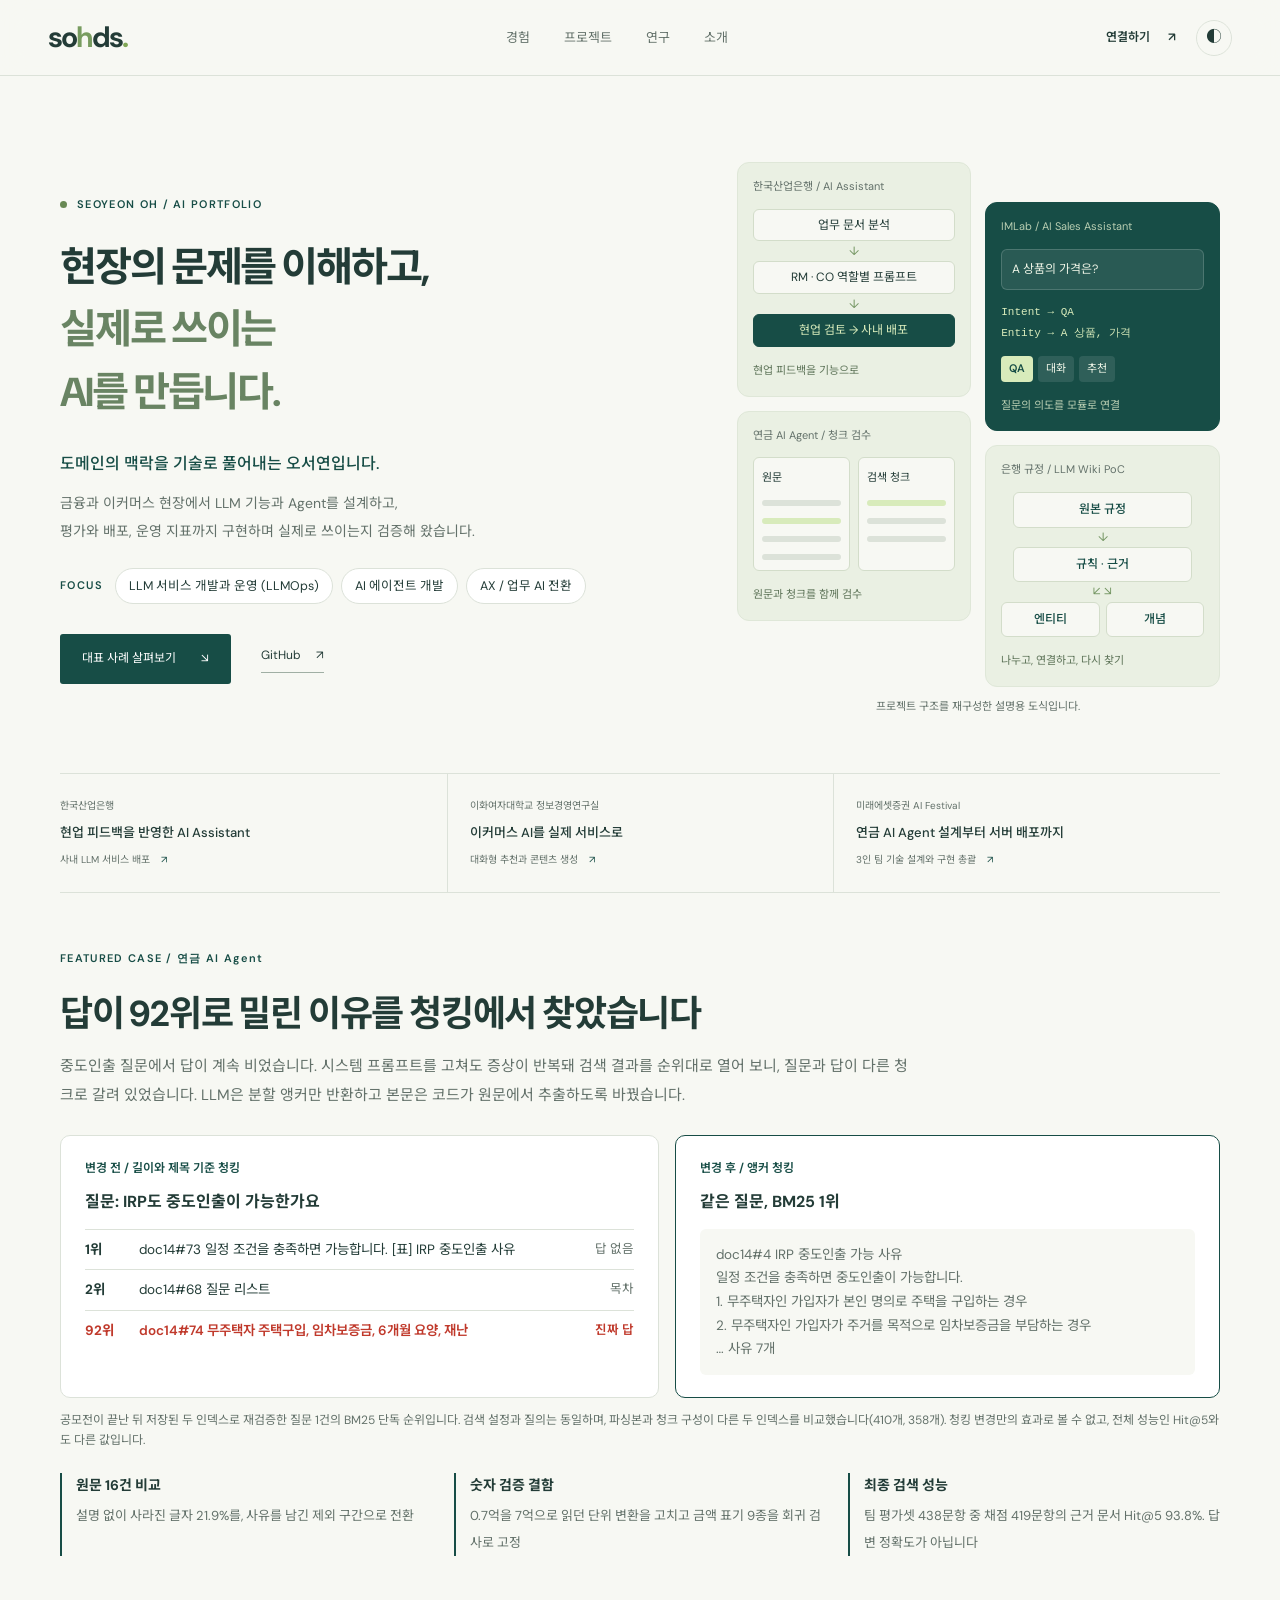
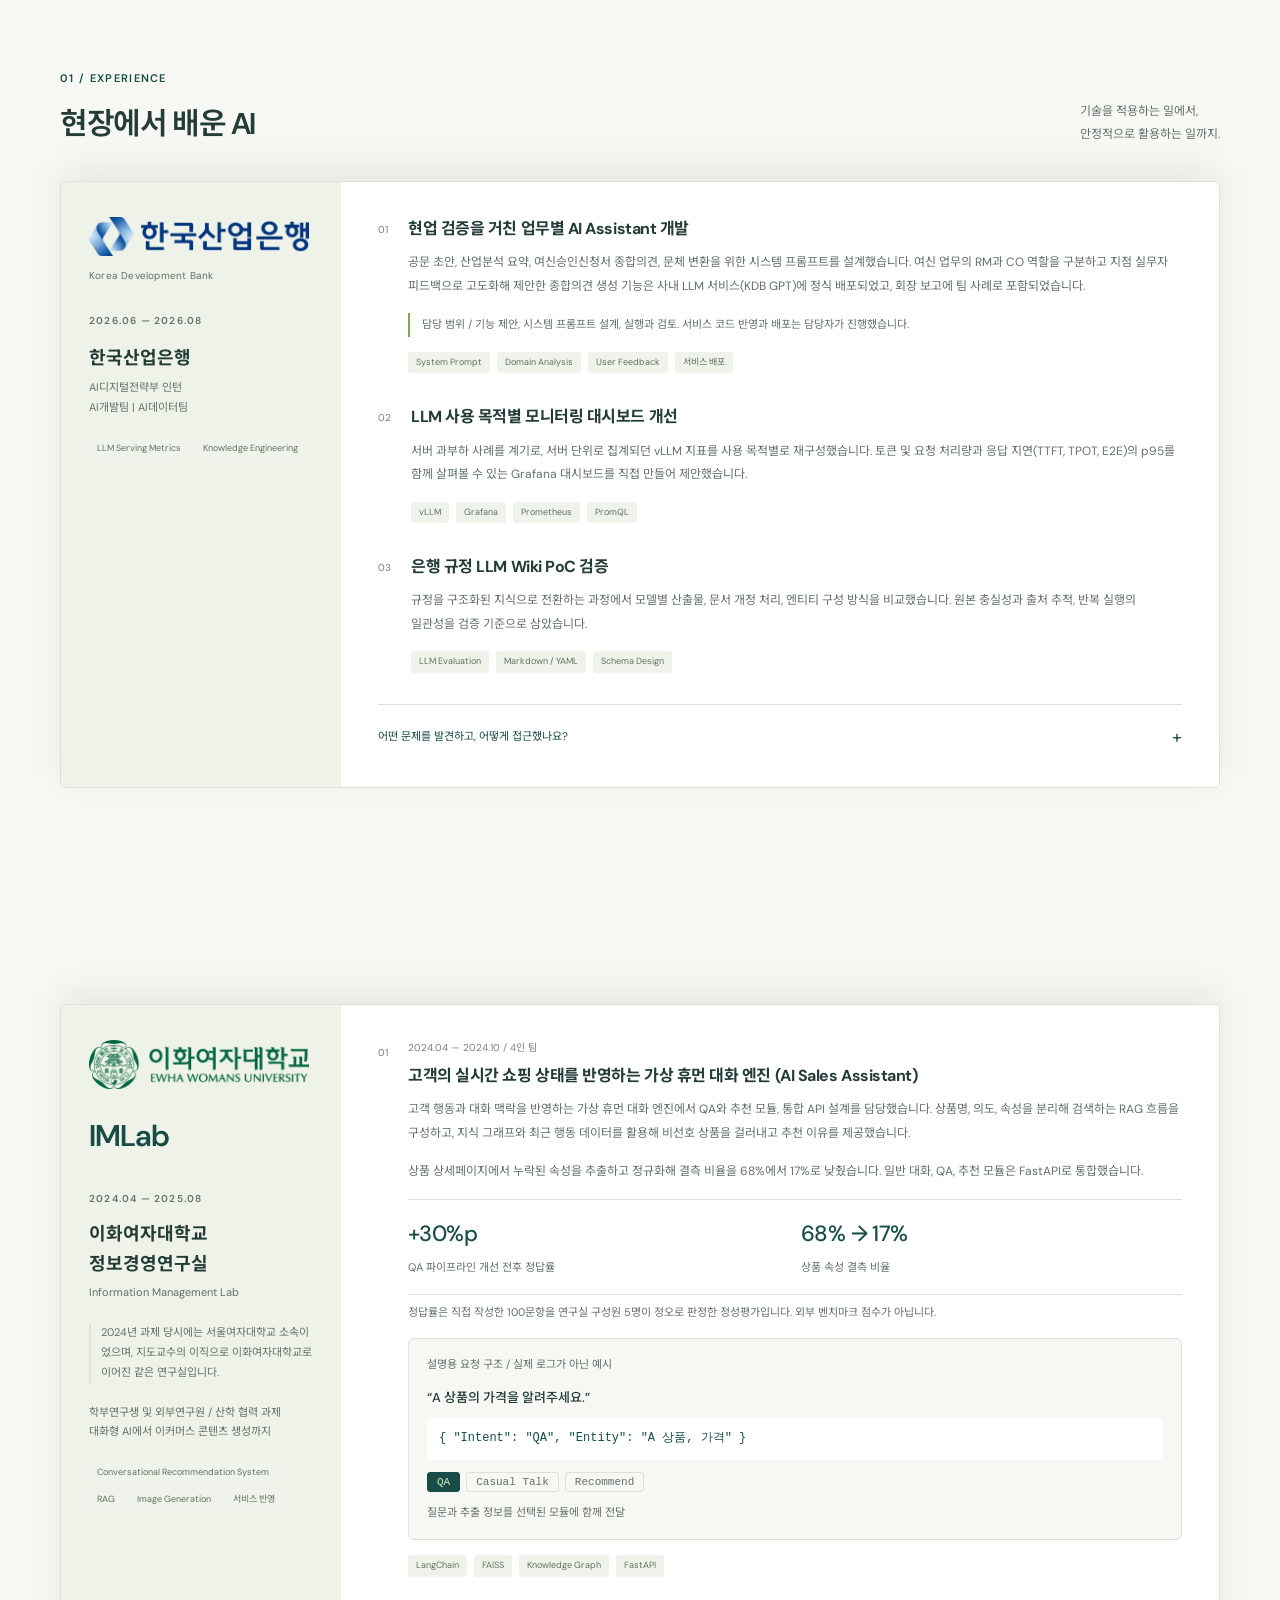
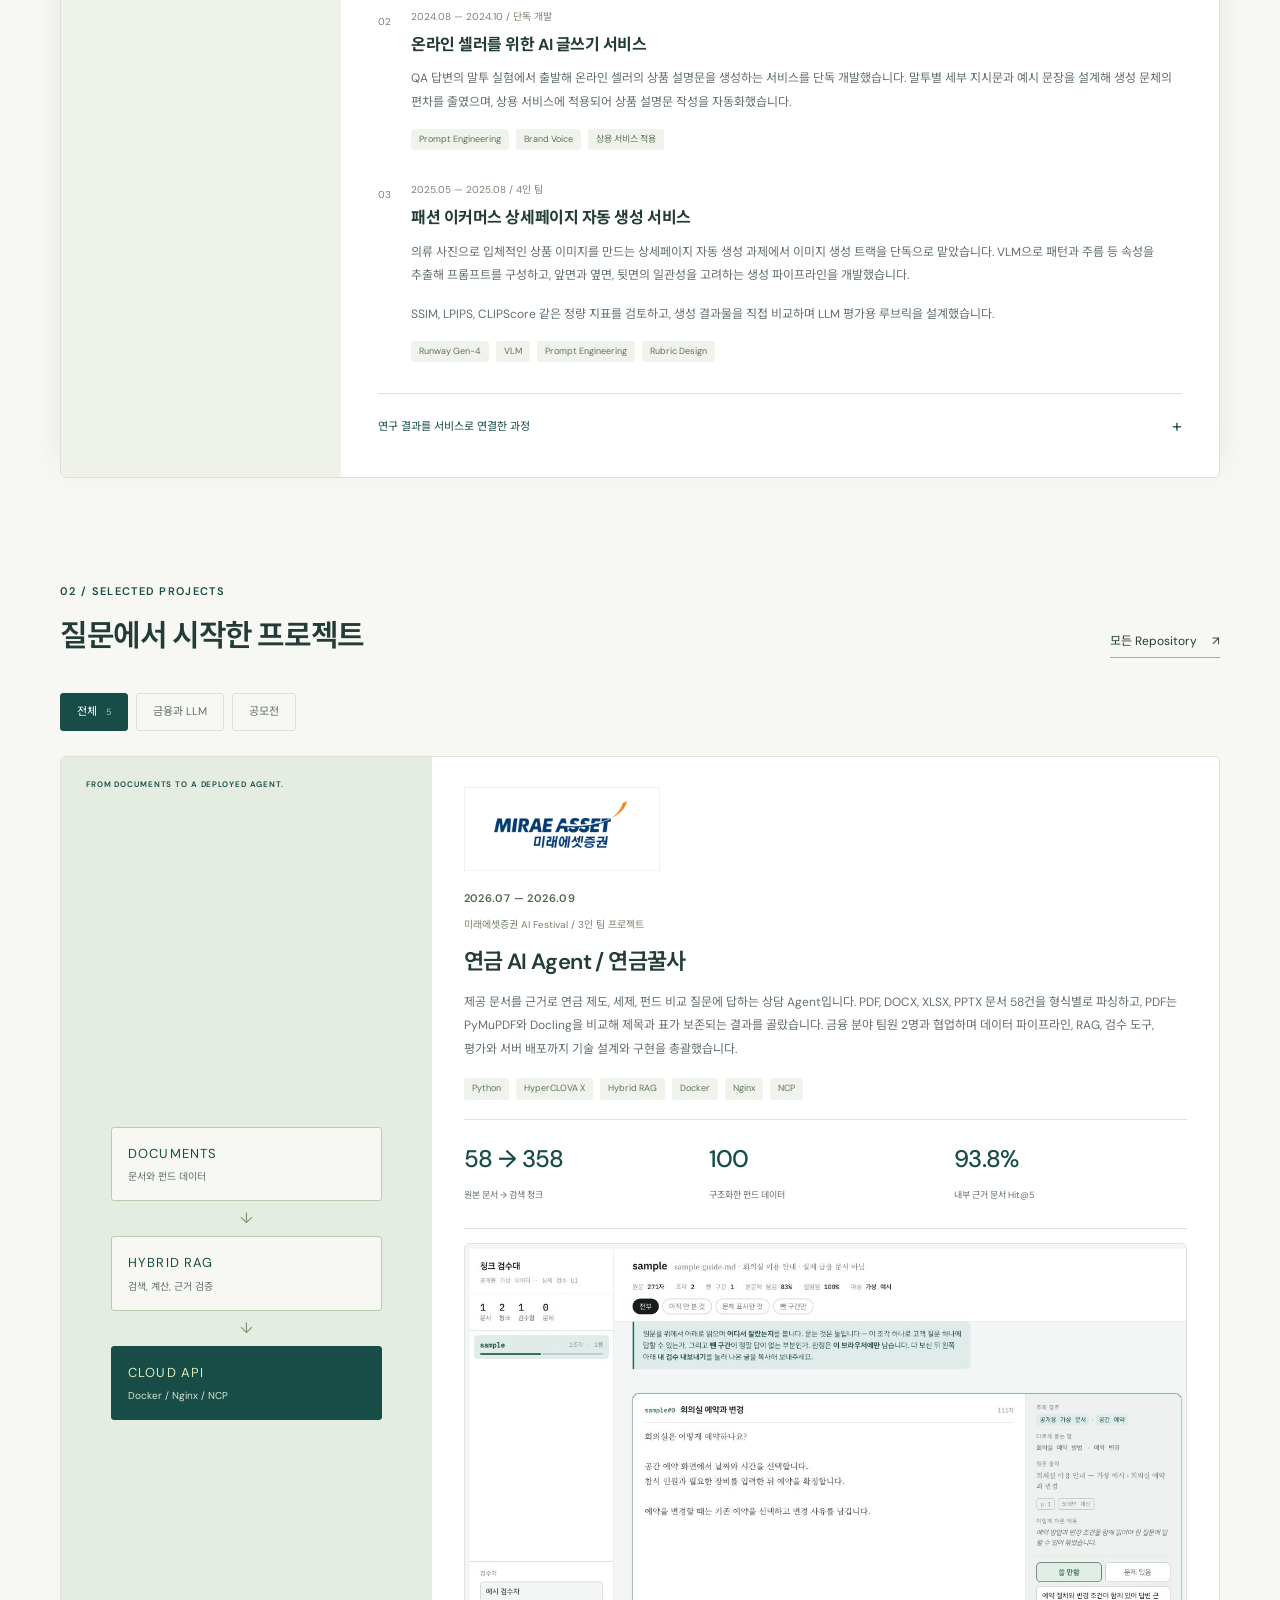
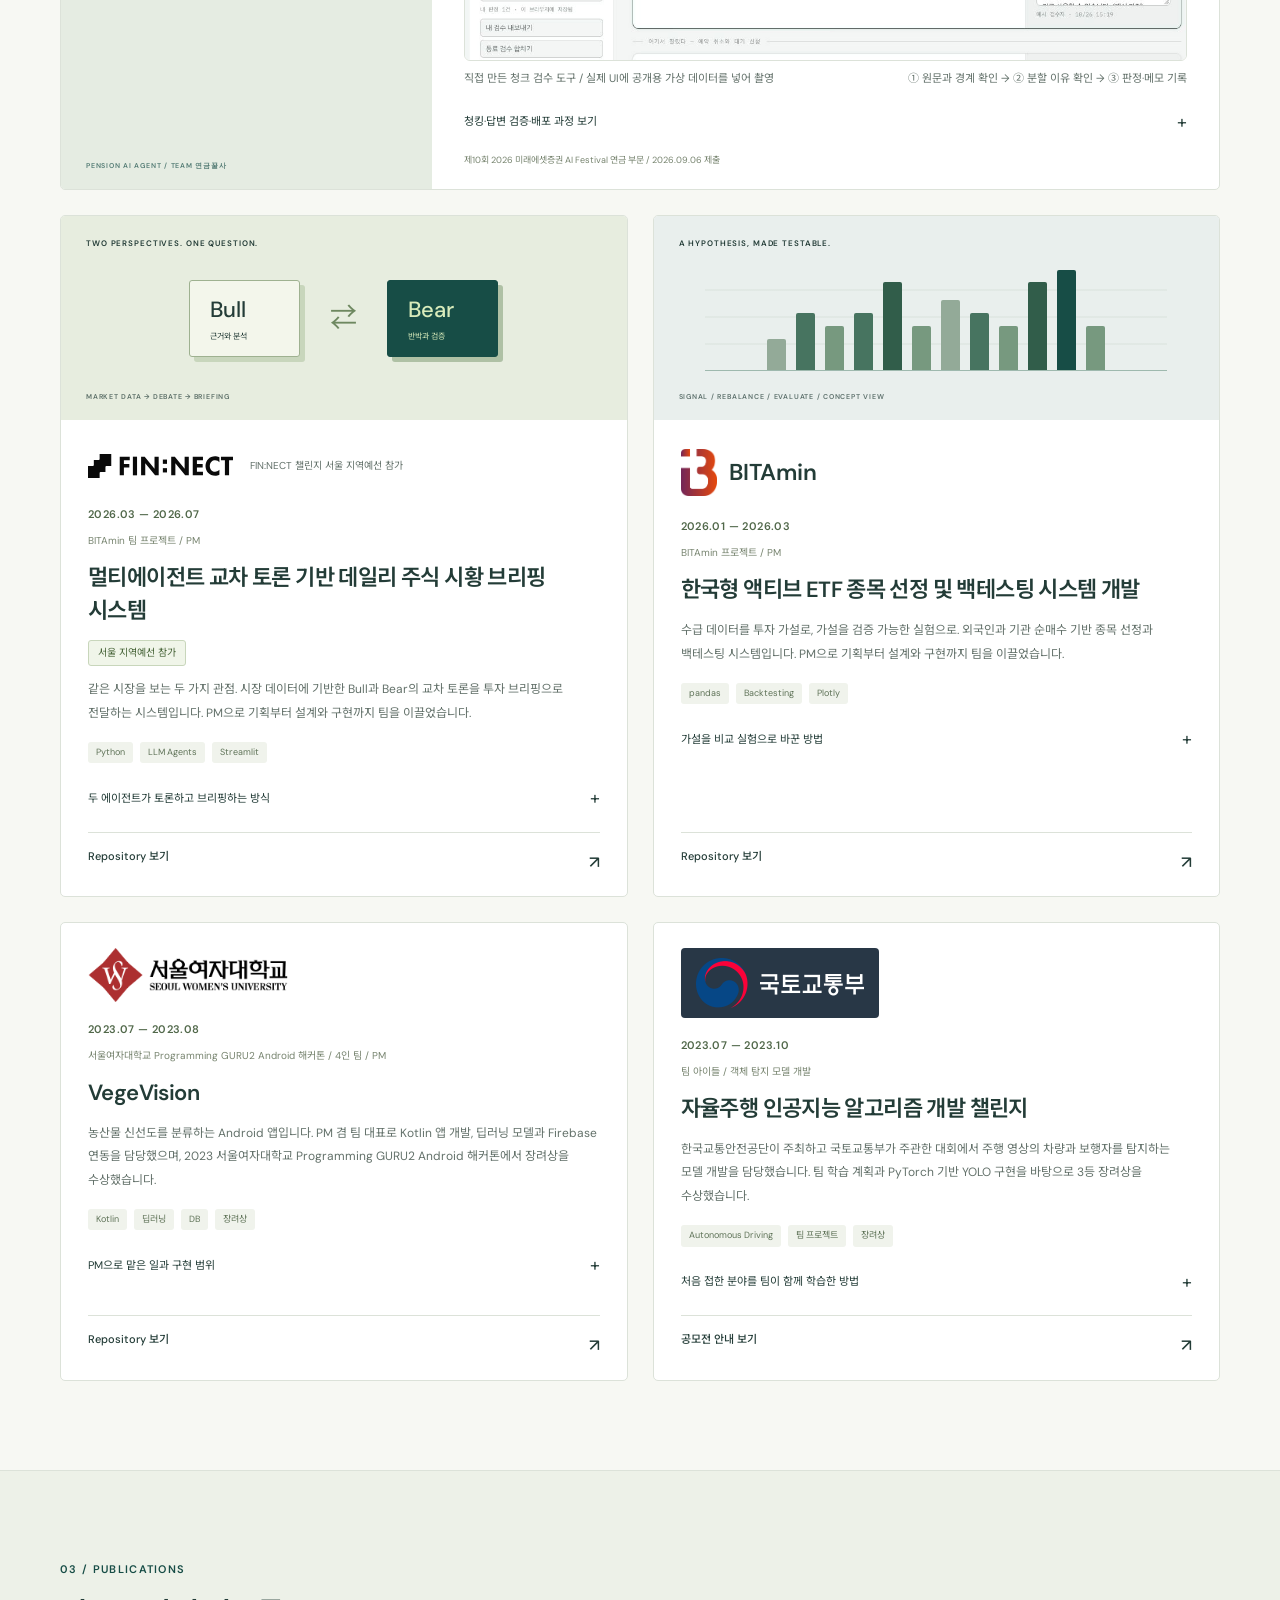
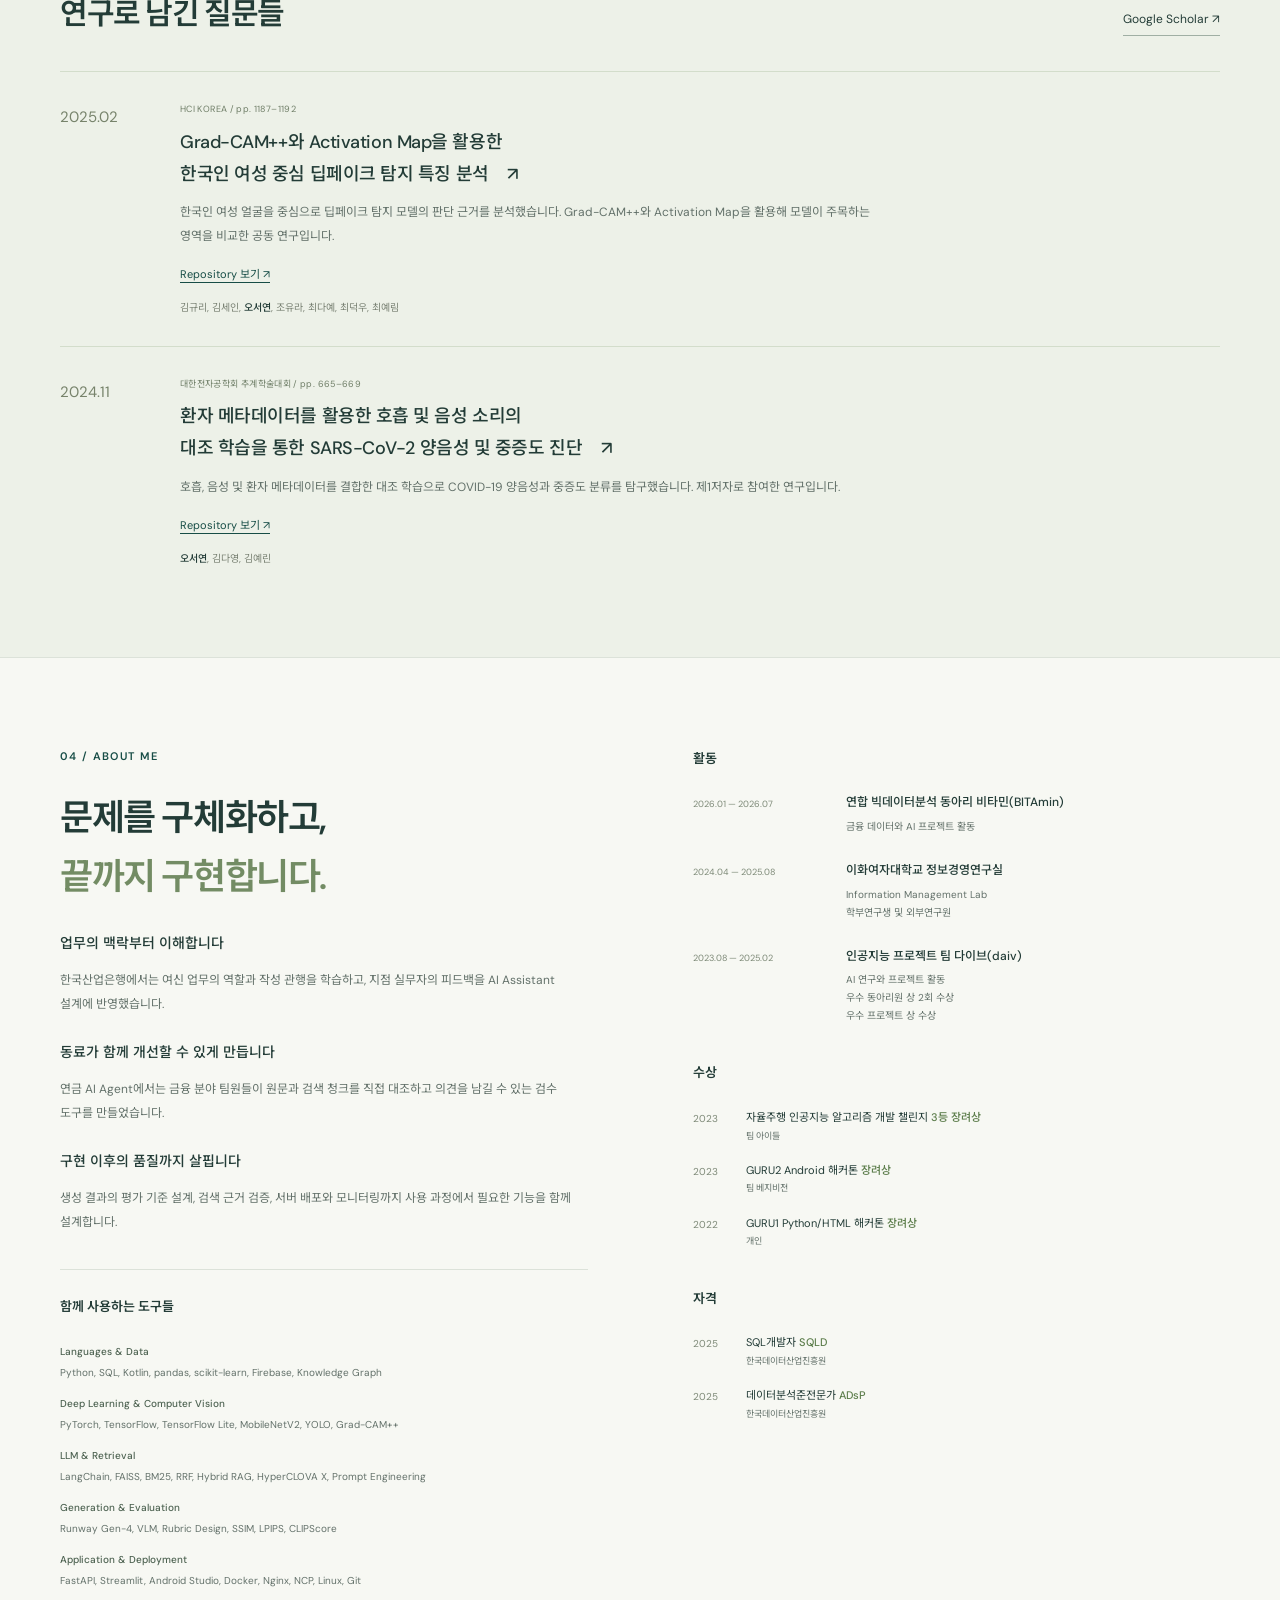
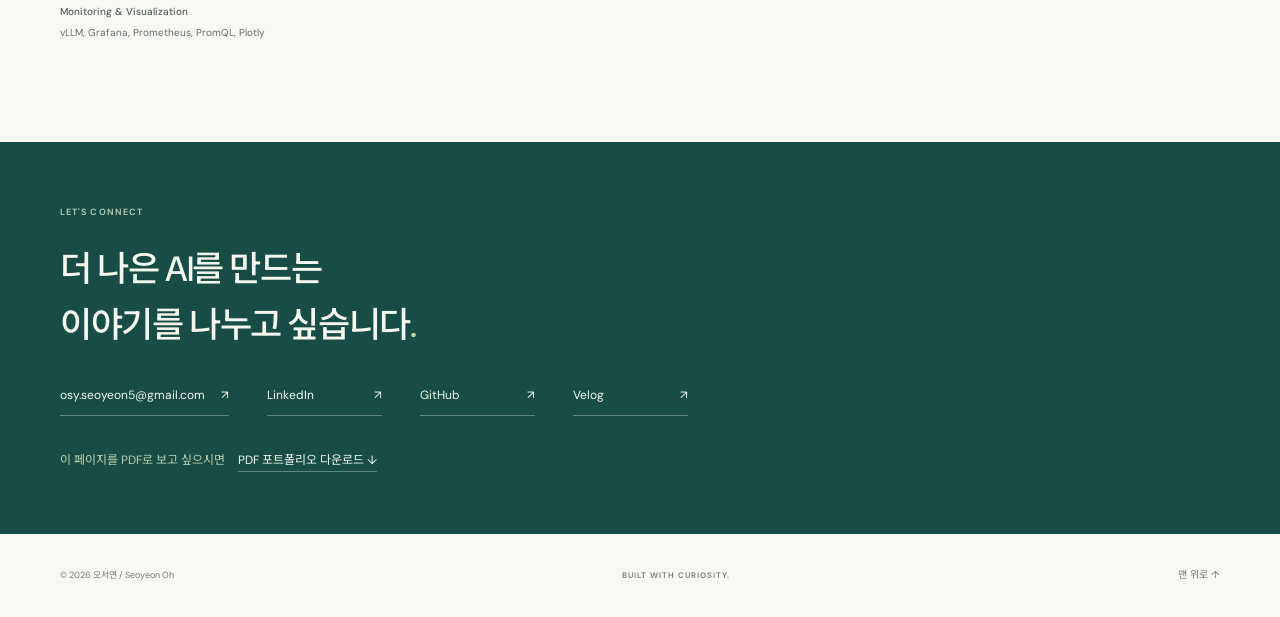
==== commit dbffb859: "Bring the featured chunking case and retrieval facts from the BMW FS page into main" ====
--- a/index.html
+++ b/index.html
@@ -12,7 +12,7 @@
   <meta property="og:url" content="https://sohds.github.io/">
   <link rel="canonical" href="https://sohds.github.io/">
   <link rel="icon" type="image/svg+xml" href="assets/favicon.svg?v=20260910-2">
-  <link rel="stylesheet" href="style.css?v=20261031-7">
+  <link rel="stylesheet" href="style.css?v=20261108-1">
   <script>let savedTheme;try{savedTheme=localStorage.getItem('sohds-theme')}catch{}document.documentElement.dataset.theme=savedTheme||(matchMedia('(prefers-color-scheme: dark)').matches?'dark':'light');</script>
   <script src="script.js?v=20261031-2" defer></script>
   <title>오서연 / Seoyeon Oh | AI Portfolio</title>
@@ -29,9 +29,9 @@
     <div class="hero-copy">
       <p class="eyebrow"><span class="status-dot"></span> SEOYEON OH / AI PORTFOLIO</p>
       <h1 id="hero-title">현장의 문제를 이해하고,<br><span>실제로 쓰이는<br>AI를 만듭니다.</span></h1>
-      <p class="hero-description"><strong class="intro-positioning">도메인의 맥락을 기술로 풀어내는 오서연입니다.</strong><br>이커머스의 대화형 AI와 콘텐츠 생성부터 금융 LLM의 개발과 운영까지,<br class="desktop-break"> 사용자의 요구를 구체적인 기능으로 만들고 검증해 왔습니다.</p>
+      <p class="hero-description"><strong class="intro-positioning">도메인의 맥락을 기술로 풀어내는 오서연입니다.</strong><br>금융과 이커머스 현장에서 LLM 기능과 Agent를 설계하고,<br class="desktop-break"> 평가와 배포, 운영 지표까지 구현하며 실제로 쓰이는지 검증해 왔습니다.</p>
       <ul class="hero-focus" aria-label="지원 방향"><li class="focus-label">FOCUS</li><li>LLM 서비스 개발과 운영 (LLMOps)</li><li>AI 에이전트 개발</li><li>AX / 업무 AI 전환</li></ul>
-      <div class="hero-actions"><a class="button primary" href="#projects">프로젝트 살펴보기 <span aria-hidden="true">↘</span></a><a class="text-link" href="https://github.com/sohds" target="_blank" rel="noopener noreferrer">GitHub <span aria-hidden="true">↗</span></a></div>
+      <div class="hero-actions"><a class="button primary" href="#featured-case">대표 사례 살펴보기 <span aria-hidden="true">↘</span></a><a class="text-link" href="https://github.com/sohds" target="_blank" rel="noopener noreferrer">GitHub <span aria-hidden="true">↗</span></a></div>
     </div>
     <div class="hero-gallery" aria-label="프로젝트 구조 미리보기">
       <div class="gallery-column">
@@ -52,10 +52,23 @@
     </div>
   </section>
 
-  <section class="section wrap" id="experience" aria-labelledby="experience-title">
+    <section class="featured-case wrap" id="featured-case" aria-labelledby="featured-title">
+  <p class="eyebrow">FEATURED CASE / 연금 AI Agent</p>
+  <h2 id="featured-title">답이 92위로 밀린 이유를 청킹에서 찾았습니다</h2>
+  <p class="fc-lead">중도인출 질문에서 답이 계속 비었습니다. 시스템 프롬프트를 고쳐도 증상이 반복돼 검색 결과를 순위대로 열어 보니, 질문과 답이 다른 청크로 갈려 있었습니다. LLM은 분할 앵커만 반환하고 본문은 코드가 원문에서 추출하도록 바꿨습니다.</p>
+  <div class="fc-grid">
+    <div class="fc-card"><span class="fc-label">변경 전 / 길이와 제목 기준 청킹</span><strong>질문: IRP도 중도인출이 가능한가요</strong>
+      <ol class="fc-rank"><li><b>1위</b><span>doc14#73 일정 조건을 충족하면 가능합니다. [표] IRP 중도인출 사유</span><em>답 없음</em></li><li><b>2위</b><span>doc14#68 질문 리스트</span><em>목차</em></li><li class="is-answer"><b>92위</b><span>doc14#74 무주택자 주택구입, 임차보증금, 6개월 요양, 재난</span><em>진짜 답</em></li></ol></div>
+    <div class="fc-card is-after"><span class="fc-label">변경 후 / 앵커 청킹</span><strong>같은 질문, BM25 1위</strong>
+      <p class="fc-chunk">doc14#4 IRP 중도인출 가능 사유<br>일정 조건을 충족하면 중도인출이 가능합니다.<br>1. 무주택자인 가입자가 본인 명의로 주택을 구입하는 경우<br>2. 무주택자인 가입자가 주거를 목적으로 임차보증금을 부담하는 경우<br>… 사유 7개</p></div>
+  </div>
+  <p class="fc-note">공모전이 끝난 뒤 저장된 두 인덱스로 재검증한 질문 1건의 BM25 단독 순위입니다. 검색 설정과 질의는 동일하며, 파싱본과 청크 구성이 다른 두 인덱스를 비교했습니다(410개, 358개). 청킹 변경만의 효과로 볼 수 없고, 전체 성능인 Hit@5와도 다른 값입니다.</p>
+  <div class="fc-facts"><div><b>원문 16건 비교</b><span>설명 없이 사라진 글자 21.9%를, 사유를 남긴 제외 구간으로 전환</span></div><div><b>숫자 검증 결함</b><span>0.7억을 7억으로 읽던 단위 변환을 고치고 금액 표기 9종을 회귀 검사로 고정</span></div><div><b>최종 검색 성능</b><span>팀 평가셋 438문항 중 채점 419문항의 근거 문서 Hit@5 93.8%. 답변 정확도가 아닙니다</span></div></div>
+</section>
+<section class="section wrap" id="experience" aria-labelledby="experience-title">
     <div class="section-heading"><div><p class="eyebrow">01 / EXPERIENCE</p><h2 id="experience-title">현장에서 배운 AI</h2></div><p>기술을 적용하는 일에서,<br>안정적으로 활용하는 일까지.</p></div>
     <article class="experience-card" id="bank-experience" data-stack>
-      <div class="experience-aside"><div class="organization-brand"><img src="assets/korea-development-bank.png" alt="한국산업은행" width="220" height="40"><span>Korea Development Bank</span></div><p class="mono">2026.06 — 2026.08</p><h3>한국산업은행</h3><p>AI디지털전략부 인턴<br>AI개발팀 | AI데이터팀</p><div class="tags"><span>LLM Operations</span><span>Knowledge Engineering</span></div></div>
+      <div class="experience-aside"><div class="organization-brand"><img src="assets/korea-development-bank.png" alt="한국산업은행" width="220" height="40"><span>Korea Development Bank</span></div><p class="mono">2026.06 — 2026.08</p><h3>한국산업은행</h3><p>AI디지털전략부 인턴<br>AI개발팀 | AI데이터팀</p><div class="tags"><span>LLM Serving Metrics</span><span>Knowledge Engineering</span></div></div>
       <div class="experience-body">
         <div class="work-item"><span class="work-number">01</span><div><h4>현업 검증을 거친 업무별 AI Assistant 개발</h4><p>공문 초안, 산업분석 요약, 여신승인신청서 종합의견, 문체 변환을 위한 시스템 프롬프트를 설계했습니다. 여신 업무의 RM과 CO 역할을 구분하고 지점 실무자 피드백으로 고도화해 제안한 종합의견 생성 기능은 사내 LLM 서비스(KDB GPT)에 정식 배포되었고, 회장 보고에 팀 사례로 포함되었습니다.</p><p class="work-note">담당 범위 / 기능 제안, 시스템 프롬프트 설계, 실행과 검토. 서비스 코드 반영과 배포는 담당자가 진행했습니다.</p><div class="tags"><span>System Prompt</span><span>Domain Analysis</span><span>User Feedback</span><span>서비스 배포</span></div></div></div>
         <div class="work-item"><span class="work-number">02</span><div><h4>LLM 사용 목적별 모니터링 대시보드 개선</h4><p>서버 과부하 사례를 계기로, 서버 단위로 집계되던 vLLM 지표를 사용 목적별로 재구성했습니다. 토큰 및 요청 처리량과 응답 지연(TTFT, TPOT, E2E)의 p95를 함께 살펴볼 수 있는 Grafana 대시보드를 직접 만들어 제안했습니다.</p><div class="tags"><span>vLLM</span><span>Grafana</span><span>Prometheus</span><span>PromQL</span></div></div></div>
@@ -112,7 +125,7 @@
     <div class="project-grid">
       <article class="project-card pension-card" data-category="finance competition" id="pension-agent">
         <div class="project-visual pension-visual" aria-hidden="true"><span class="visual-label">FROM DOCUMENTS TO A DEPLOYED AGENT.</span><div class="pension-flow"><span>DOCUMENTS<small>문서와 펀드 데이터</small></span><b>↓</b><span>HYBRID RAG<small>검색, 계산, 근거 검증</small></span><b>↓</b><span class="pension-server">CLOUD API<small>Docker / Nginx / NCP</small></span></div><span class="visual-bottom">PENSION AI AGENT / TEAM 연금꿀사</span></div>
-        <div class="project-content"><div class="project-brand mirae-brand"><img src="assets/mirae-asset-securities.png" alt="미래에셋증권" width="196" height="84" loading="lazy"></div><p class="project-meta"><span class="project-date">2026.07 — 2026.09</span><span>미래에셋증권 AI Festival / 3인 팀 프로젝트</span></p><h3>연금 AI Agent / 연금꿀사</h3><p>제공 문서를 근거로 연금 제도, 세제, 펀드 비교 질문에 답하는 상담 Agent입니다. 금융 분야 팀원 2명과 협업하며 데이터 파이프라인, RAG, 검수 도구, 평가와 서버 배포까지 기술 설계와 구현을 총괄했습니다.</p><div class="tags"><span>Python</span><span>HyperCLOVA X</span><span>Hybrid RAG</span><span>Docker</span><span>Nginx</span><span>NCP</span></div><div class="pension-metrics"><div><strong>58 → 358</strong><span>원본 문서 → 검색 청크</span></div><div><strong>100</strong><span>구조화한 펀드 데이터</span></div><div><strong>93.8%</strong><span>내부 근거 문서 Hit@5</span></div></div><figure class="review-capture"><a href="assets/chunk-review-public.png" target="_blank" rel="noopener noreferrer" aria-label="청크 검수 도구 화면 크게 보기"><img src="assets/chunk-review-public.png" alt="원문과 청크 경계, 분할 이유를 함께 보여주고 검수 판정과 메모를 남기는 화면. 문서와 판정은 공개용 가상 예시." width="1280" height="720" loading="lazy"></a><figcaption><span>직접 만든 청크 검수 도구 / 실제 UI에 공개용 가상 데이터를 넣어 촬영</span><span>① 원문과 경계 확인 → ② 분할 이유 확인 → ③ 판정·메모 기록</span></figcaption></figure><details><summary>청킹·답변 검증·배포 과정 보기 <span>+</span></summary><div class="pension-detail"><h4>검색 결과 1위에는 조건이 없고, 실제 조건은 92위에</h4><p>중도인출 질문에서 상위 청크에는 짧은 안내만 있고 실제 조건 목록은 다른 청크로 분리돼 있었습니다. 길이·제목 기호 중심의 분할이 질문과 조건을 갈라놓은 문제를 확인하고, 하나의 질문에 답할 수 있는 범위로 분할 기준을 바꿨습니다.</p><h4>모델은 경계를 고르고, 코드는 원문을 자릅니다</h4><p>모델은 분할 위치를 계획하고 코드는 원문을 추출하는 앵커 청킹을 적용했습니다. BM25와 임베딩 검색을 RRF로 결합하고, 계산 결과와 인용 근거를 검증하는 단일 턴 상담 흐름을 구현했습니다.</p><h4>금융 분야 팀원도 품질을 확인할 수 있도록</h4><p>원문과 청크를 대조하며 문제를 표시하고 저장할 수 있는 웹 검수 도구를 만들었습니다. 두 팀원은 판정 369건 중 35건에 문제를 표시했고, ISA 재가입 유의사항이 떨어져 검색된다는 지적을 받아 분할 방식을 고쳤습니다.</p><h4>배포 후 다시 시작되는 것까지 확인</h4><p>Python HTTP API 서버를 Docker로 패키징해 NCP Ubuntu 서버에 배포하고, Nginx를 역방향 프록시로 구성했습니다. 로그 보존과 자동 재시작을 설정하고, 외부에서 상태 조회와 답변 API 호출을 검증하고, 서버 재부팅 후 복구까지 확인했습니다.</p><h4>평가 범위</h4><p>팀이 만든 438문항 중 검색 채점 대상 419문항에서 근거 문서 Hit@5 93.8%를 기록했고, 정상 질문 419건을 잘못 차단한 경우는 없었습니다. 내부 평가와 상품 회귀를 합친 계산 모듈 최종 수정 전 기록으로 E2E 요청 459건의 실패 0건을 확인했습니다. Hit@5는 상위 5개 검색 결과의 근거 문서 포함률이며, 최종 답변 정확도나 공모전 공식 심사 점수가 아닙니다.</p></div></details><p class="submission-note">제10회 2026 미래에셋증권 AI Festival 연금 부문 / 2026.09.06 제출</p></div>
+        <div class="project-content"><div class="project-brand mirae-brand"><img src="assets/mirae-asset-securities.png" alt="미래에셋증권" width="196" height="84" loading="lazy"></div><p class="project-meta"><span class="project-date">2026.07 — 2026.09</span><span>미래에셋증권 AI Festival / 3인 팀 프로젝트</span></p><h3>연금 AI Agent / 연금꿀사</h3><p>제공 문서를 근거로 연금 제도, 세제, 펀드 비교 질문에 답하는 상담 Agent입니다. PDF, DOCX, XLSX, PPTX 문서 58건을 형식별로 파싱하고, PDF는 PyMuPDF와 Docling을 비교해 제목과 표가 보존되는 결과를 골랐습니다. 금융 분야 팀원 2명과 협업하며 데이터 파이프라인, RAG, 검수 도구, 평가와 서버 배포까지 기술 설계와 구현을 총괄했습니다.</p><div class="tags"><span>Python</span><span>HyperCLOVA X</span><span>Hybrid RAG</span><span>Docker</span><span>Nginx</span><span>NCP</span></div><div class="pension-metrics"><div><strong>58 → 358</strong><span>원본 문서 → 검색 청크</span></div><div><strong>100</strong><span>구조화한 펀드 데이터</span></div><div><strong>93.8%</strong><span>내부 근거 문서 Hit@5</span></div></div><figure class="review-capture"><a href="assets/chunk-review-public.png" target="_blank" rel="noopener noreferrer" aria-label="청크 검수 도구 화면 크게 보기"><img src="assets/chunk-review-public.png" alt="원문과 청크 경계, 분할 이유를 함께 보여주고 검수 판정과 메모를 남기는 화면. 문서와 판정은 공개용 가상 예시." width="1280" height="720" loading="lazy"></a><figcaption><span>직접 만든 청크 검수 도구 / 실제 UI에 공개용 가상 데이터를 넣어 촬영</span><span>① 원문과 경계 확인 → ② 분할 이유 확인 → ③ 판정·메모 기록</span></figcaption></figure><details><summary>청킹·답변 검증·배포 과정 보기 <span>+</span></summary><div class="pension-detail"><h4>검색 결과 1위에는 조건이 없고, 실제 조건은 92위에</h4><p>중도인출 질문에서 상위 청크에는 짧은 안내만 있고 실제 조건 목록은 다른 청크로 분리돼 있었습니다. 길이·제목 기호 중심의 분할이 질문과 조건을 갈라놓은 문제를 확인하고, 하나의 질문에 답할 수 있는 범위로 분할 기준을 바꿨습니다. <a class="inline-link" href="#featured-case">변경 전후 비교 보기 ↑</a></p><h4>모델은 경계를 고르고, 코드는 원문을 자릅니다</h4><p>모델은 분할 위치를 계획하고 코드는 원문을 추출하는 앵커 청킹을 적용했습니다. BM25와 임베딩 검색을 RRF로 결합하고, 계산 결과와 인용 근거를 검증하는 단일 턴 상담 흐름을 구현했습니다.</p><h4>금융 분야 팀원도 품질을 확인할 수 있도록</h4><p>원문과 청크를 대조하며 문제를 표시하고 저장할 수 있는 웹 검수 도구를 만들었습니다. 두 팀원은 판정 369건 중 35건에 문제를 표시했고, ISA 재가입 유의사항이 떨어져 검색된다는 지적을 받아 분할 방식을 고쳤습니다.</p><h4>배포 후 다시 시작되는 것까지 확인</h4><p>Python HTTP API 서버를 Docker로 패키징해 NCP Ubuntu 서버에 배포하고, Nginx를 역방향 프록시로 구성했습니다. 로그 보존과 자동 재시작을 설정하고, 외부에서 상태 조회와 답변 API 호출을 검증하고, 서버 재부팅 후 복구까지 확인했습니다.</p><h4>평가 범위</h4><p>팀이 만든 438문항 중 검색 채점 대상 419문항에서 근거 문서 Hit@5 93.8%를 기록했고, 정상 질문 419건을 잘못 차단한 경우는 없었습니다. 내부 평가와 상품 회귀를 합친 계산 모듈 최종 수정 전 기록으로 E2E 요청 459건의 실패 0건을 확인했습니다. Hit@5는 상위 5개 검색 결과의 근거 문서 포함률이며, 최종 답변 정확도나 공모전 공식 심사 점수가 아닙니다.</p></div></details><p class="submission-note">제10회 2026 미래에셋증권 AI Festival 연금 부문 / 2026.09.06 제출</p></div>
       </article>
       <article class="project-card" data-category="finance competition"><div class="project-visual debate-visual" aria-hidden="true"><span class="visual-label">TWO PERSPECTIVES. ONE QUESTION.</span><div class="debate-flow"><div>Bull<span>근거와 분석</span></div><span class="exchange">⇄</span><div>Bear<span>반박과 검증</span></div></div><span class="visual-bottom">MARKET DATA → DEBATE → BRIEFING</span></div><div class="project-content"><div class="project-brand finnect-brand"><img src="assets/finnect.svg" alt="FIN:NECT" width="145" height="24" loading="lazy"><span>FIN:NECT 챌린지 서울 지역예선 참가</span></div><p class="project-meta"><span class="project-date">2026.03 — 2026.07</span><span>BITAmin 팀 프로젝트 / PM</span></p><h3>멀티에이전트 교차 토론 기반 데일리 주식 시황 브리핑 시스템</h3><div class="submission-status">서울 지역예선 참가</div><p>같은 시장을 보는 두 가지 관점. 시장 데이터에 기반한 Bull과 Bear의 교차 토론을 투자 브리핑으로 전달하는 시스템입니다. PM으로 기획부터 설계와 구현까지 팀을 이끌었습니다.</p><div class="tags"><span>Python</span><span>LLM Agents</span><span>Streamlit</span></div><details><summary>두 에이전트가 토론하고 브리핑하는 방식 <span>+</span></summary><p>거시경제, 섹터, 시장 심리 데이터를 통합하고, 2라운드 토론으로 주장과 반박을 구성합니다. 논거와 신호 강도를 대시보드에서 확인할 수 있으며, 금융 뉴스 번역과 투자 퀴즈 기능을 포함합니다. 자동 주문 기능이 없는 브리핑 도구입니다. BITAmin 팀 프로젝트로 개발한 시스템을 FIN:NECT 챌린지에 출품해 서울 지역예선에 참가했습니다.</p></details><a class="project-link" href="https://github.com/sohds/multi-agent-trading" target="_blank" rel="noopener noreferrer">Repository 보기 <span>↗</span></a></div></article>
       <article class="project-card" data-category="finance"><div class="project-visual etf-visual" aria-hidden="true"><span class="visual-label">A HYPOTHESIS, MADE TESTABLE.</span><div class="etf-bars"><i></i><i></i><i></i><i></i><i></i><i></i><i></i><i></i><i></i><i></i><i></i><i></i></div><span class="visual-bottom">SIGNAL / REBALANCE / EVALUATE / CONCEPT VIEW</span></div><div class="project-content"><div class="project-brand bitamin-brand"><img src="assets/bitamin.png" alt="BITAmin 심벌" width="36" height="48" loading="lazy"><span>BITAmin</span></div><p class="project-meta"><span class="project-date">2026.01 — 2026.03</span><span>BITAmin 프로젝트 / PM</span></p><h3>한국형 액티브 ETF 종목 선정 및 백테스팅 시스템 개발</h3><p>수급 데이터를 투자 가설로, 가설을 검증 가능한 실험으로. 외국인과 기관 순매수 기반 종목 선정과 백테스팅 시스템입니다. PM으로 기획부터 설계와 구현까지 팀을 이끌었습니다.</p><div class="tags"><span>pandas</span><span>Backtesting</span><span>Plotly</span></div><details><summary>가설을 비교 실험으로 바꾼 방법 <span>+</span></summary><p>리밸런싱 주기, 수급 신호, 비중 방식, 가격 기준을 바꿔 비교하는 실험을 구성합니다. Streamlit 대시보드에서 NAV, 종목 구성, 최대 낙폭과 샤프 비율 등 성과 지표를 확인할 수 있습니다.</p></details><a class="project-link" href="https://github.com/sohds/Ko-ActiveETF" target="_blank" rel="noopener noreferrer">Repository 보기 <span>↗</span></a></div></article>
--- a/style.css
+++ b/style.css
@@ -69,3 +69,18 @@
 .contact-links{flex-wrap:wrap}.contact-links a{gap:16px}@media(max-width:720px){.contact-links a[href^="mailto:"]{flex-basis:100%}}
 .pdf-download{margin:34px 0 0;font-size:12px;color:#becfae}.pdf-download a{margin-left:10px;color:#f5f7ee;border-bottom:1px solid #62867a;padding-bottom:3px}.pdf-download a:hover{color:var(--lime)}
 .hero-focus{display:flex;flex-wrap:wrap;align-items:center;gap:8px;list-style:none;padding:0;margin:-8px 0 30px}.hero-focus li{border:1px solid var(--line);border-radius:999px;padding:6px 13px;font-size:12.5px;color:var(--ink);background:var(--white);word-break:keep-all}.hero-focus .focus-label{border:0;background:none;padding:0 4px 0 0;font-size:11px;letter-spacing:1.4px;color:var(--accent);font-weight:600}@media (max-width:720px){.hero-focus{margin:-4px 0 26px;gap:6px}.hero-focus li{font-size:11.5px;padding:5px 11px}}
+/* 대표 사례 */
+.featured-case{padding-top:56px;padding-bottom:24px}.featured-case h2{font-size:clamp(25px,3vw,36px);letter-spacing:-1.2px;line-height:1.35;margin:10px 0 14px}
+.fc-lead{max-width:860px;color:var(--muted);line-height:1.9;margin:0 0 26px}
+.fc-grid{display:grid;grid-template-columns:1.1fr 1fr;gap:16px}.fc-card{background:var(--white);border:1px solid var(--line);border-radius:10px;padding:22px 24px;min-width:0}.fc-card.is-after{border-color:var(--accent)}
+.fc-label{display:block;font-size:12px;font-weight:600;color:var(--accent);margin-bottom:8px}.fc-card>strong{display:block;font-size:16px;margin-bottom:12px}
+.fc-rank{list-style:none;padding:0;margin:0}.fc-rank li{display:grid;grid-template-columns:44px 1fr auto;gap:10px;padding:9px 0;border-top:1px solid var(--line);font-size:13.5px;line-height:1.6}.fc-rank em{font-style:normal;color:var(--muted);font-size:12.5px;white-space:nowrap}.fc-rank .is-answer,.fc-rank .is-answer em{color:#c0392b;font-weight:600}
+.fc-chunk{margin:0;background:var(--paper);border-radius:6px;padding:14px 16px;font-size:13.5px;line-height:1.75;color:var(--muted)}
+.fc-note{font-size:12px;color:var(--muted);margin:12px 0 22px;line-height:1.7}
+.fc-facts{display:grid;grid-template-columns:repeat(3,1fr);gap:22px}.fc-facts div{border-left:2px solid var(--accent);padding-left:14px}.fc-facts b{display:block;font-size:14px;margin-bottom:4px}.fc-facts span{font-size:13px;color:var(--muted);line-height:1.7}
+@media(max-width:760px){.fc-grid,.fc-facts{grid-template-columns:1fr}.fc-card{padding:18px}.fc-rank li{grid-template-columns:38px 1fr}.fc-rank em{grid-column:2}}
+html[data-theme="dark"] .fc-rank .is-answer,html[data-theme="dark"] .fc-rank .is-answer em{color:#ff8a7a}
+@media(prefers-color-scheme:dark){html:not([data-theme="light"]) .fc-rank .is-answer,html:not([data-theme="light"]) .fc-rank .is-answer em{color:#ff8a7a}}
+
+.fc-note{color:var(--muted)}
+.inline-link{color:var(--accent);border-bottom:1px solid currentColor;white-space:nowrap;font-size:.92em}
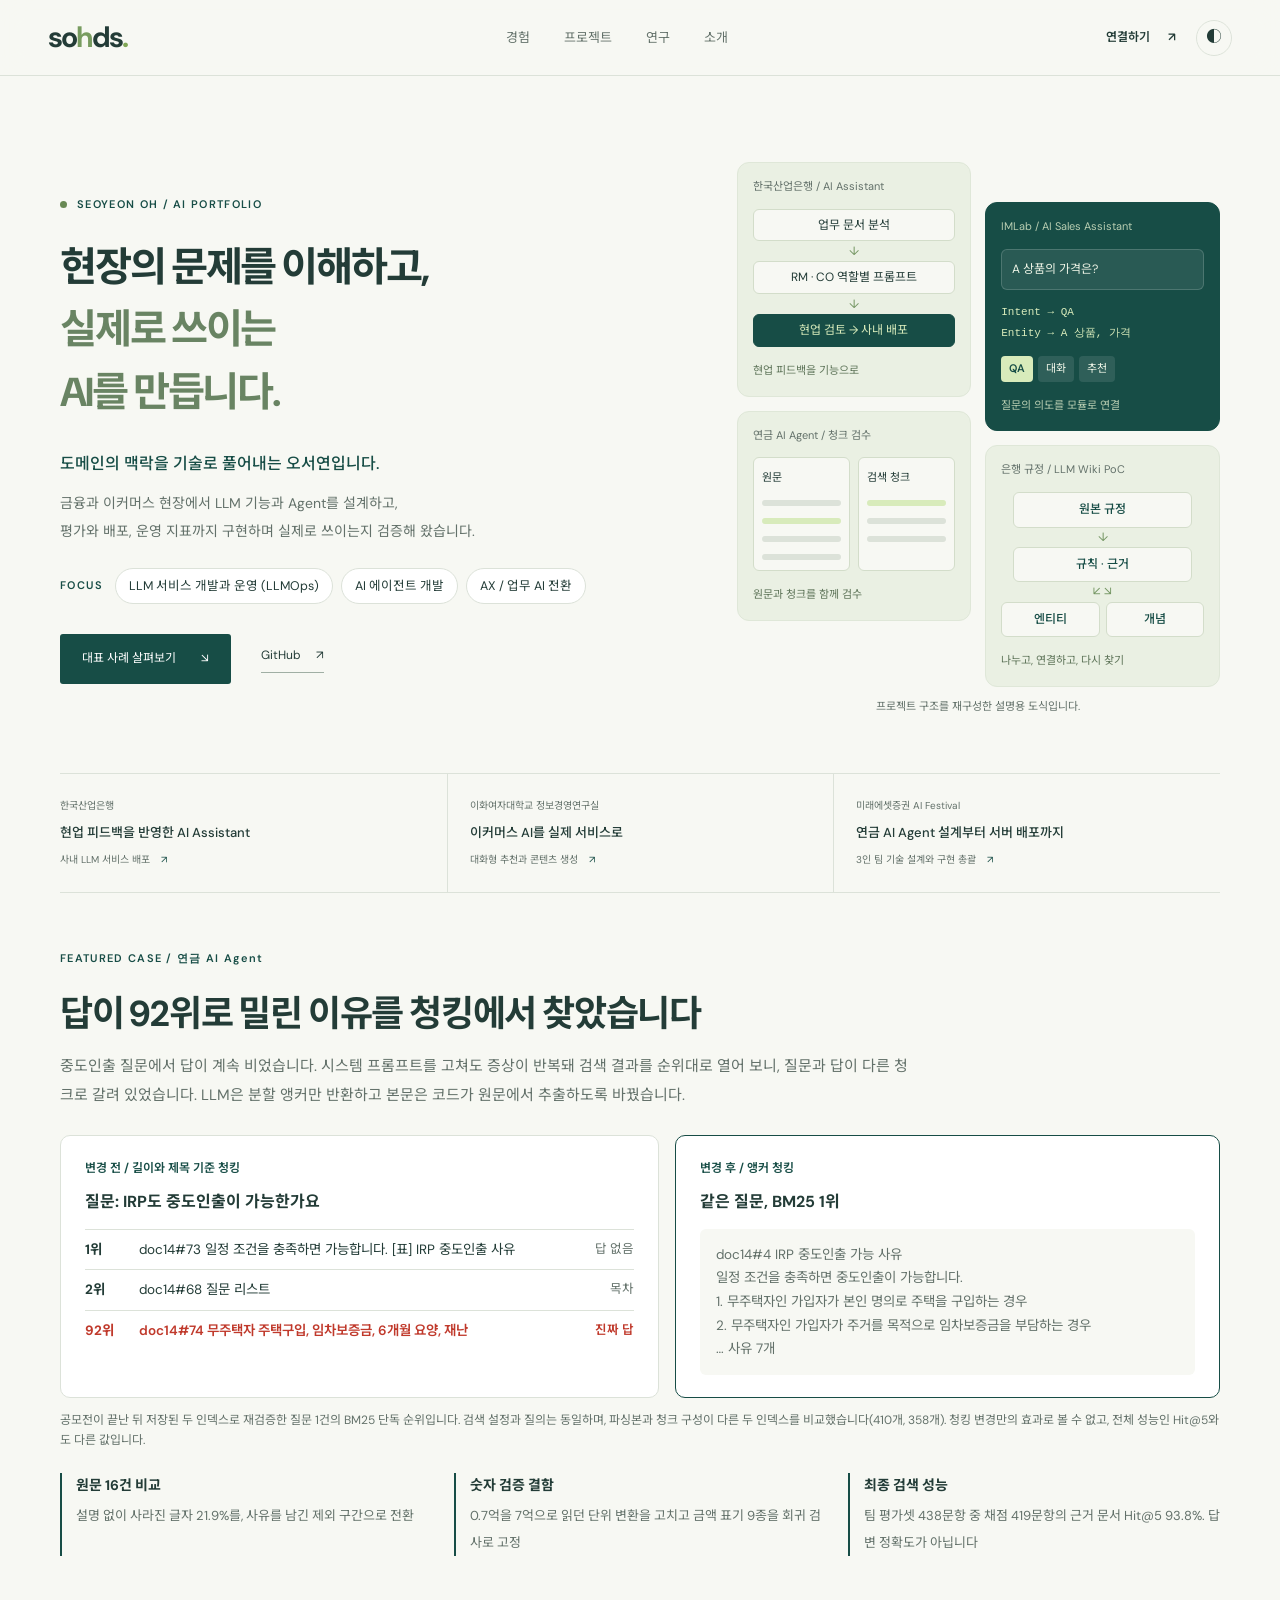
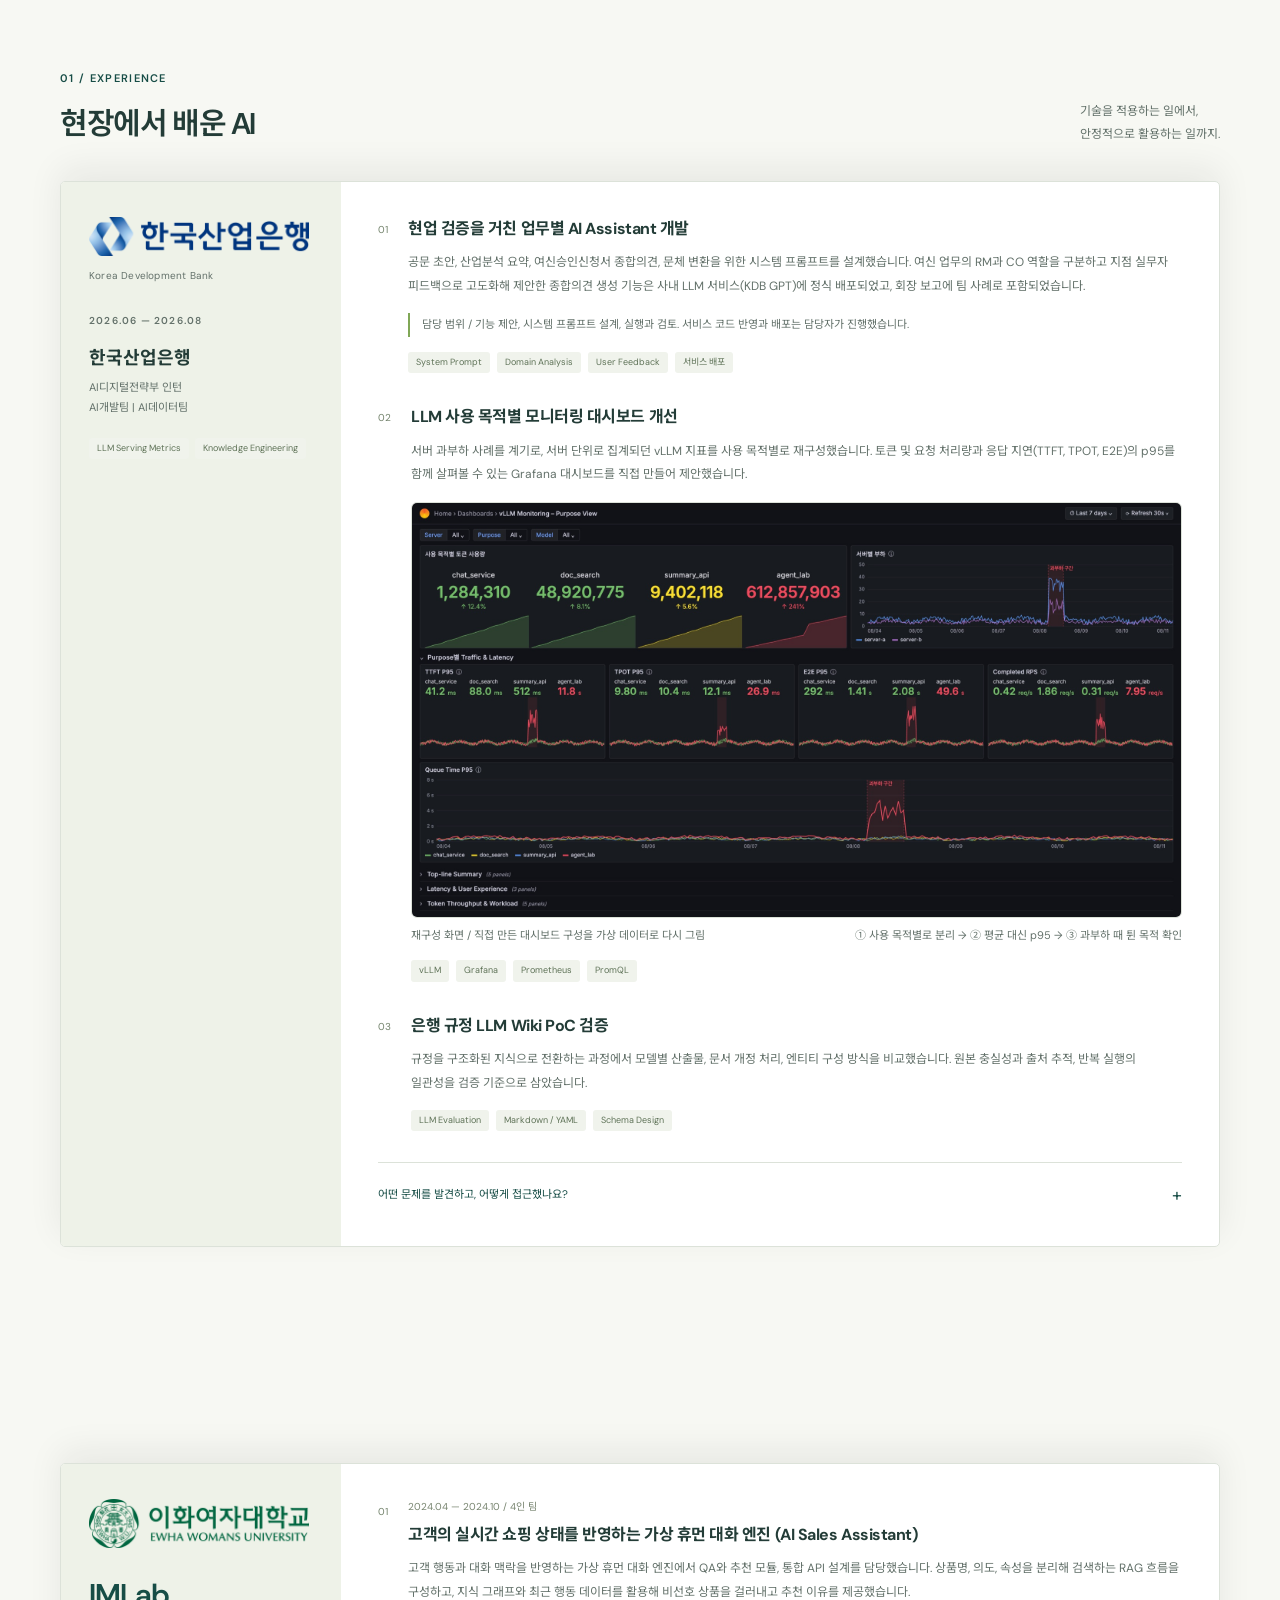
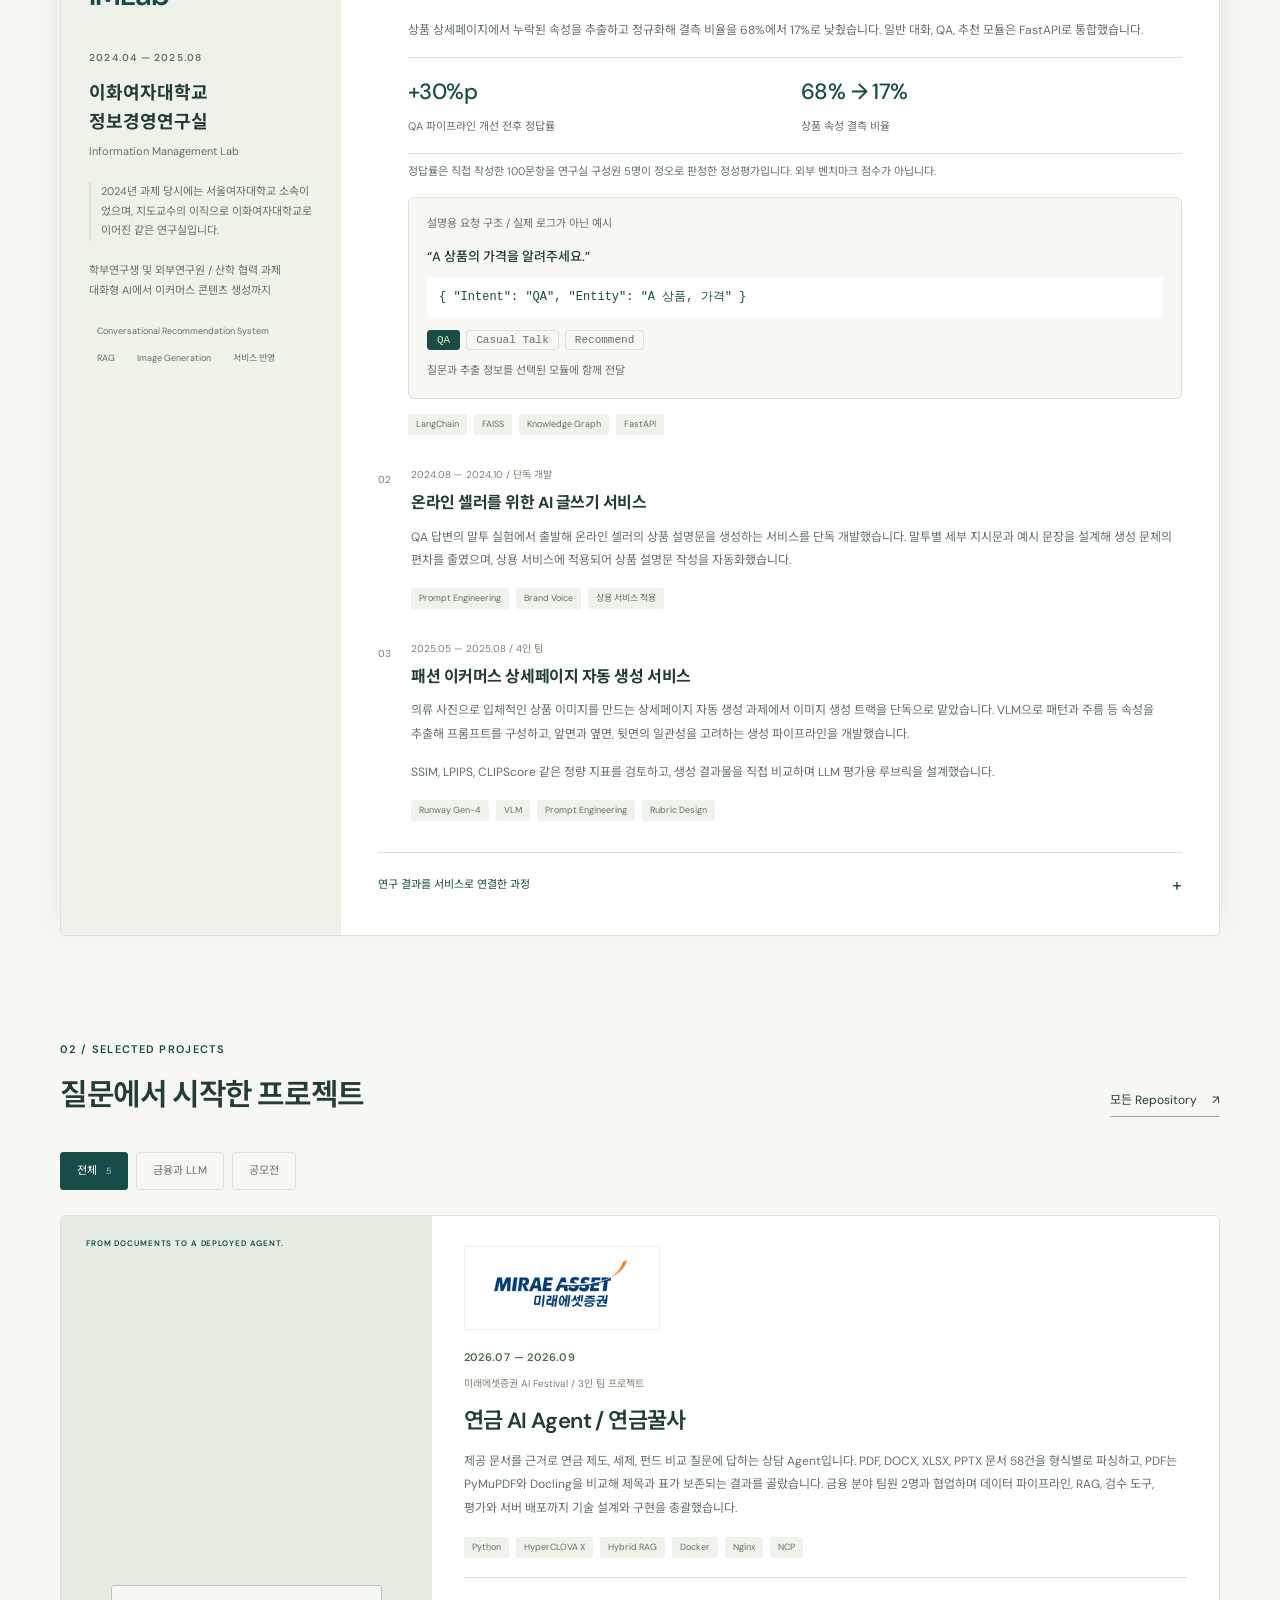
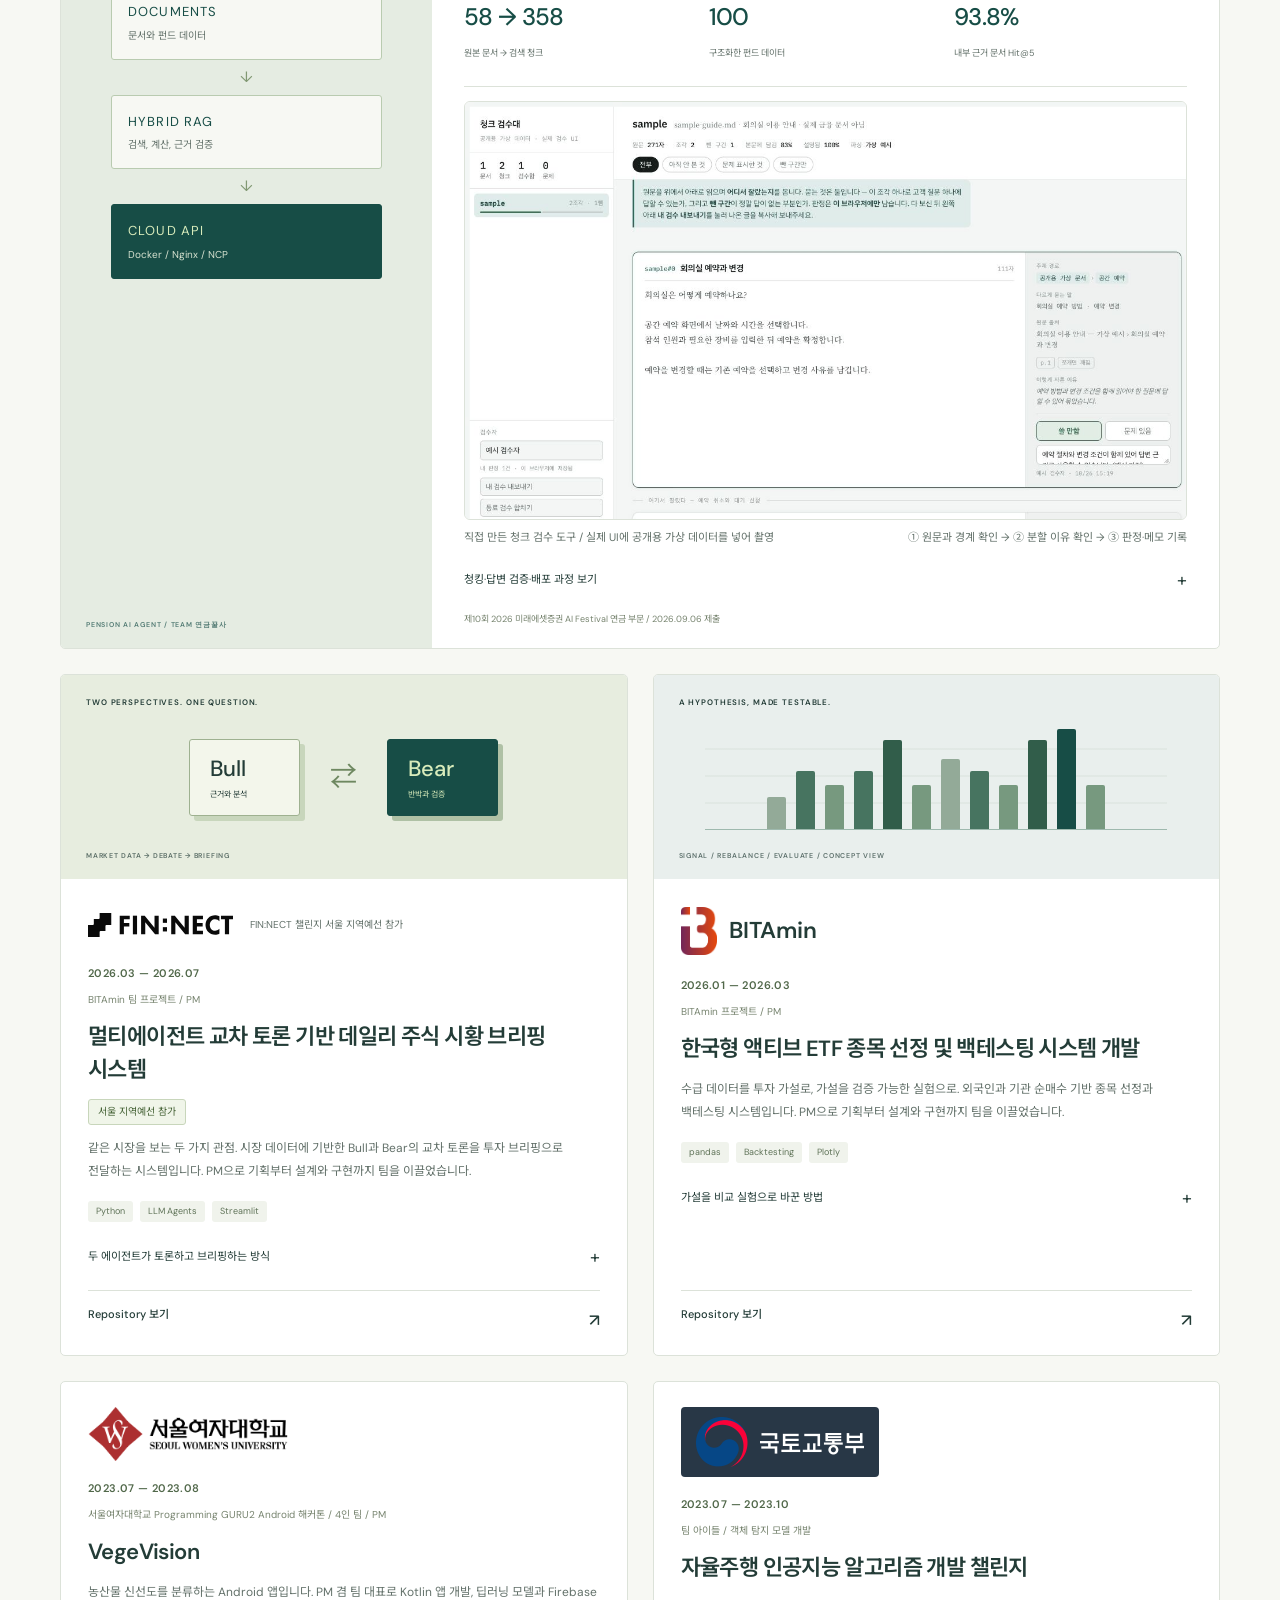
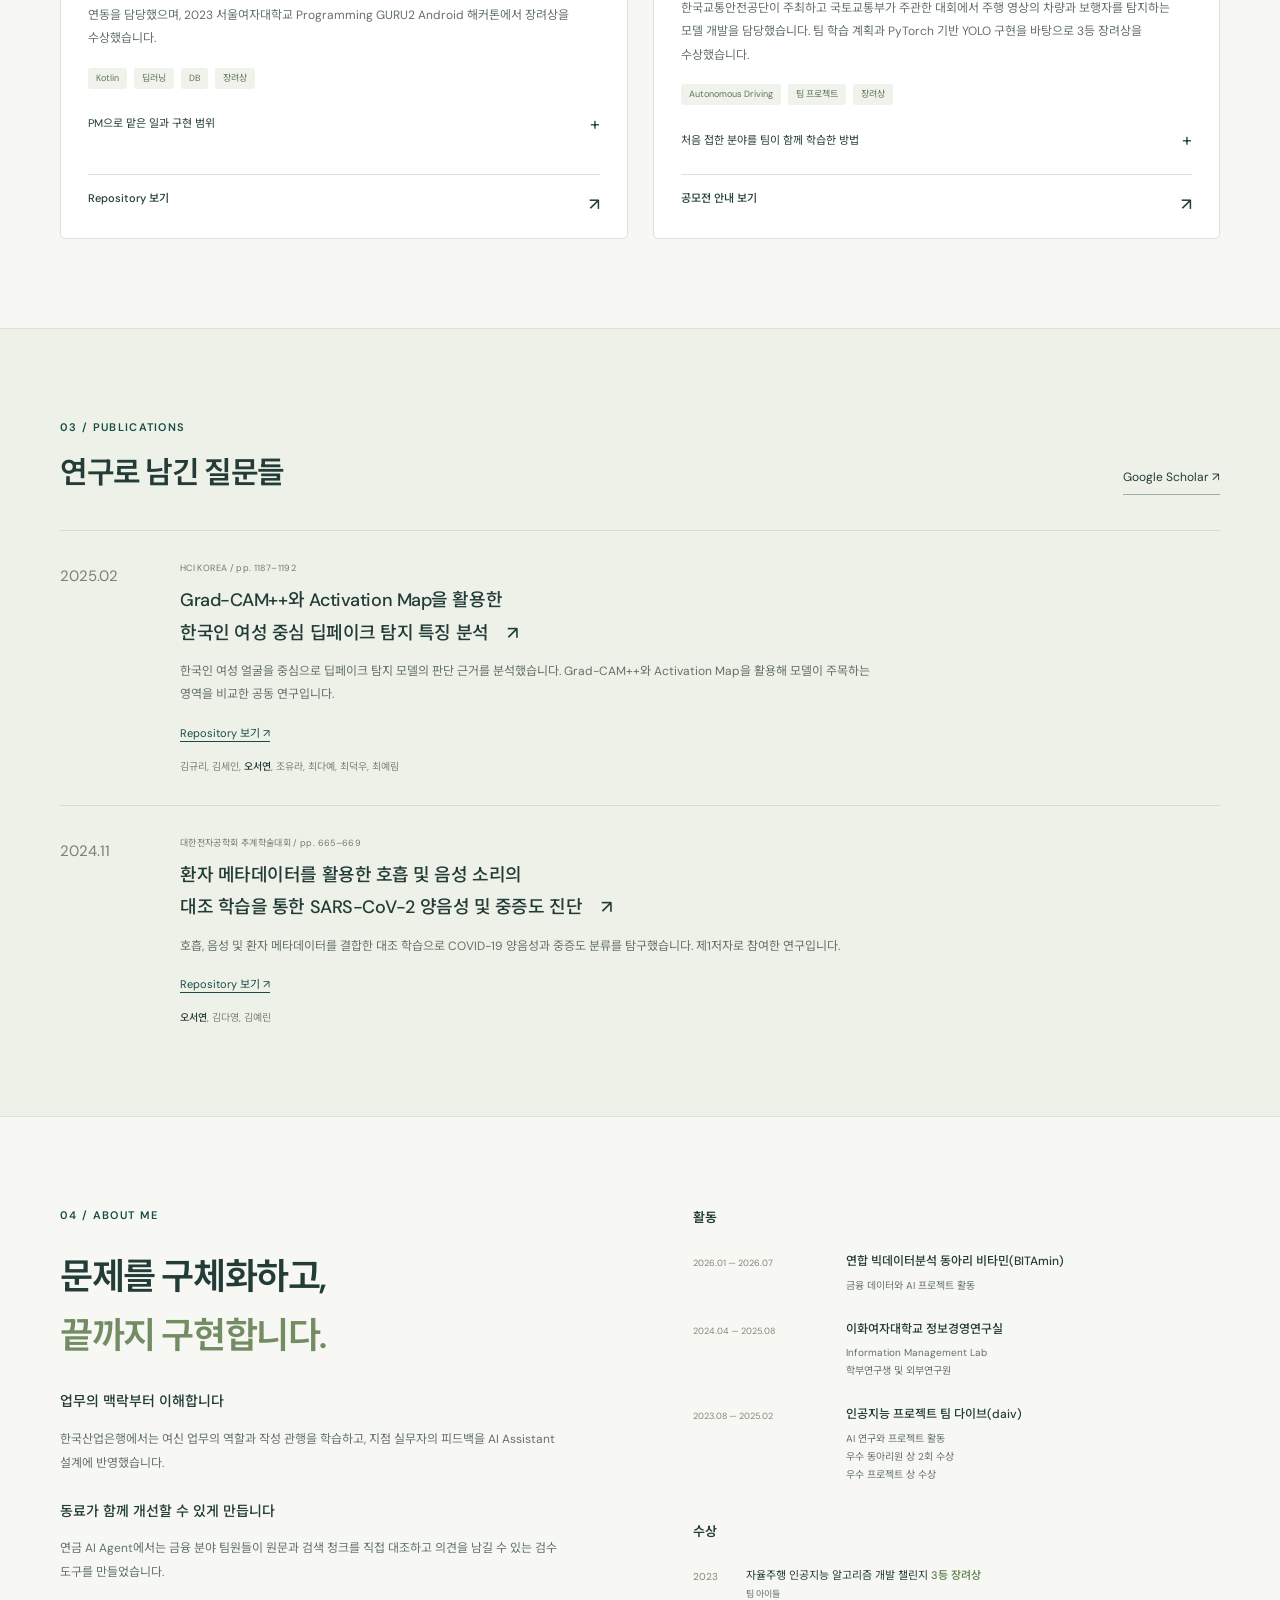
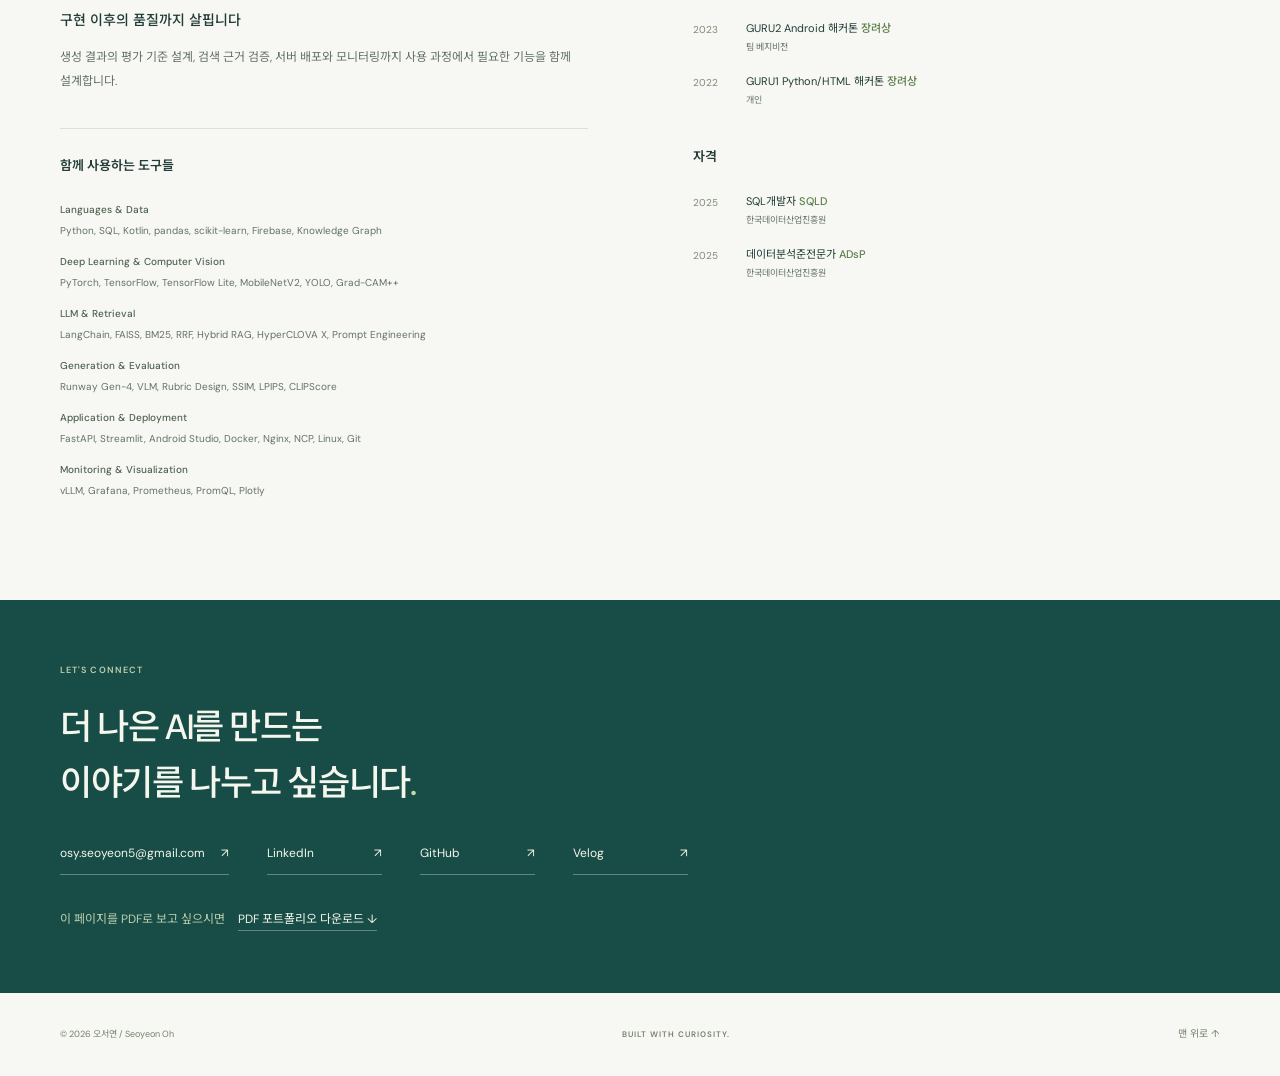
==== commit ed901685: "Add reconstructed vLLM purpose dashboard (synthetic data) to KDB monitoring item" ====
--- a/index.html
+++ b/index.html
@@ -12,7 +12,7 @@
   <meta property="og:url" content="https://sohds.github.io/">
   <link rel="canonical" href="https://sohds.github.io/">
   <link rel="icon" type="image/svg+xml" href="assets/favicon.svg?v=20260910-2">
-  <link rel="stylesheet" href="style.css?v=20261108-1">
+  <link rel="stylesheet" href="style.css?v=20261108-2">
   <script>let savedTheme;try{savedTheme=localStorage.getItem('sohds-theme')}catch{}document.documentElement.dataset.theme=savedTheme||(matchMedia('(prefers-color-scheme: dark)').matches?'dark':'light');</script>
   <script src="script.js?v=20261031-2" defer></script>
   <title>오서연 / Seoyeon Oh | AI Portfolio</title>
@@ -71,7 +71,7 @@
       <div class="experience-aside"><div class="organization-brand"><img src="assets/korea-development-bank.png" alt="한국산업은행" width="220" height="40"><span>Korea Development Bank</span></div><p class="mono">2026.06 — 2026.08</p><h3>한국산업은행</h3><p>AI디지털전략부 인턴<br>AI개발팀 | AI데이터팀</p><div class="tags"><span>LLM Serving Metrics</span><span>Knowledge Engineering</span></div></div>
       <div class="experience-body">
         <div class="work-item"><span class="work-number">01</span><div><h4>현업 검증을 거친 업무별 AI Assistant 개발</h4><p>공문 초안, 산업분석 요약, 여신승인신청서 종합의견, 문체 변환을 위한 시스템 프롬프트를 설계했습니다. 여신 업무의 RM과 CO 역할을 구분하고 지점 실무자 피드백으로 고도화해 제안한 종합의견 생성 기능은 사내 LLM 서비스(KDB GPT)에 정식 배포되었고, 회장 보고에 팀 사례로 포함되었습니다.</p><p class="work-note">담당 범위 / 기능 제안, 시스템 프롬프트 설계, 실행과 검토. 서비스 코드 반영과 배포는 담당자가 진행했습니다.</p><div class="tags"><span>System Prompt</span><span>Domain Analysis</span><span>User Feedback</span><span>서비스 배포</span></div></div></div>
-        <div class="work-item"><span class="work-number">02</span><div><h4>LLM 사용 목적별 모니터링 대시보드 개선</h4><p>서버 과부하 사례를 계기로, 서버 단위로 집계되던 vLLM 지표를 사용 목적별로 재구성했습니다. 토큰 및 요청 처리량과 응답 지연(TTFT, TPOT, E2E)의 p95를 함께 살펴볼 수 있는 Grafana 대시보드를 직접 만들어 제안했습니다.</p><div class="tags"><span>vLLM</span><span>Grafana</span><span>Prometheus</span><span>PromQL</span></div></div></div>
+        <div class="work-item"><span class="work-number">02</span><div><h4>LLM 사용 목적별 모니터링 대시보드 개선</h4><p>서버 과부하 사례를 계기로, 서버 단위로 집계되던 vLLM 지표를 사용 목적별로 재구성했습니다. 토큰 및 요청 처리량과 응답 지연(TTFT, TPOT, E2E)의 p95를 함께 살펴볼 수 있는 Grafana 대시보드를 직접 만들어 제안했습니다.</p><figure class="review-capture dash-capture"><a href="assets/vllm-dashboard-public.jpg" target="_blank" rel="noopener noreferrer" aria-label="모니터링 대시보드 재구성 화면 크게 보기"><img src="assets/vllm-dashboard-public.jpg" alt="사용 목적별 토큰 사용량, 서버 부하, 목적별 TTFT·TPOT·E2E p95와 처리량, 대기 시간 p95를 보여주는 대시보드. 과부하 구간에서 한 목적의 지연만 튀는 모습. 가상 데이터." width="2000" height="1077" loading="lazy"></a><figcaption><span>재구성 화면 / 직접 만든 대시보드 구성을 가상 데이터로 다시 그림</span><span>① 사용 목적별로 분리 → ② 평균 대신 p95 → ③ 과부하 때 튄 목적 확인</span></figcaption></figure><div class="tags"><span>vLLM</span><span>Grafana</span><span>Prometheus</span><span>PromQL</span></div></div></div>
         <div class="work-item"><span class="work-number">03</span><div><h4>은행 규정 LLM Wiki PoC 검증</h4><p>규정을 구조화된 지식으로 전환하는 과정에서 모델별 산출물, 문서 개정 처리, 엔티티 구성 방식을 비교했습니다. 원본 충실성과 출처 추적, 반복 실행의 일관성을 검증 기준으로 삼았습니다.</p><div class="tags"><span>LLM Evaluation</span><span>Markdown / YAML</span><span>Schema Design</span></div></div></div>
         <details class="case-study"><summary>어떤 문제를 발견하고, 어떻게 접근했나요? <span aria-hidden="true">+</span></summary><div class="case-content"><h5>문서 분석에서 역할별 업무 설계로</h5><p>참고 문서에서 여신승인신청서의 종합의견 생성 과제를 발굴하고, 여신 교재 6권과 작성 가이드라인을 학습했습니다. RM과 CO의 관점 차이를 반영해 역할별 Assistant를 설계했으며, 원문 보존, 범위 제한, 적합한 Assistant 안내를 프롬프트에 반영했습니다.</p><h5>완성도를 높인 것은 현업 피드백</h5><p>테스트케이스로 프롬프트를 조정한 뒤 지점 실무자의 검토를 받았습니다. 문서상 작성 방식과 현장 관행의 차이를 확인하고, 서술 형식과 재무제표 기준에 대한 의견을 반영해 최종본을 개선했습니다.</p><h5>운영 지표를 읽는 기준</h5><p>Counter와 Gauge의 특성에 맞춰 집계를 구분하고, 평균에 가려지는 느린 요청을 보기 위해 지연의 p95를 시각화했습니다. 트래픽 증가와 사용자 체감 성능을 함께 확인하는 운영 관점을 정리했습니다.</p><h5>모델 성능과 지식 구조를 함께 검증</h5><p>같은 샘플로 모델 4개의 필수 섹션 누락, 깨진 링크, 원본에 없는 내용 생성을 비교했습니다. 결함이 없던 모델로 만든 규칙 9개는 원문 줄 번호와 모두 일치했습니다. 개정 실험에서는 규칙 ID 재사용과 삭제된 예외의 이력 추적 문제를 확인했습니다.</p><h5>단일 실험의 결론을 확장 실험으로 확인</h5><p>직급 중심과 업무 중심의 엔티티 구성을 5개 업무 영역에 걸쳐 비교했습니다. 업무 중심 구조의 장점은 세분화 기준이 명확할 때 유지된다는 조건을 도출하고, 형식 검증과 의미 검증을 분리하는 방안을 제안했습니다.</p><p class="case-note">LLM Wiki 내용은 인턴 개인 PoC의 실험, 비교 결과입니다. 구조는 팀 추진 방향으로 채택되었으나 이후 도입은 보류되었으며, 정량적 성능 개선 수치는 주장하지 않습니다.</p></div></details>
       </div>
--- a/style.css
+++ b/style.css
@@ -84,3 +84,4 @@
 
 .fc-note{color:var(--muted)}
 .inline-link{color:var(--accent);border-bottom:1px solid currentColor;white-space:nowrap;font-size:.92em}
+.dash-capture{margin:14px 0 16px}
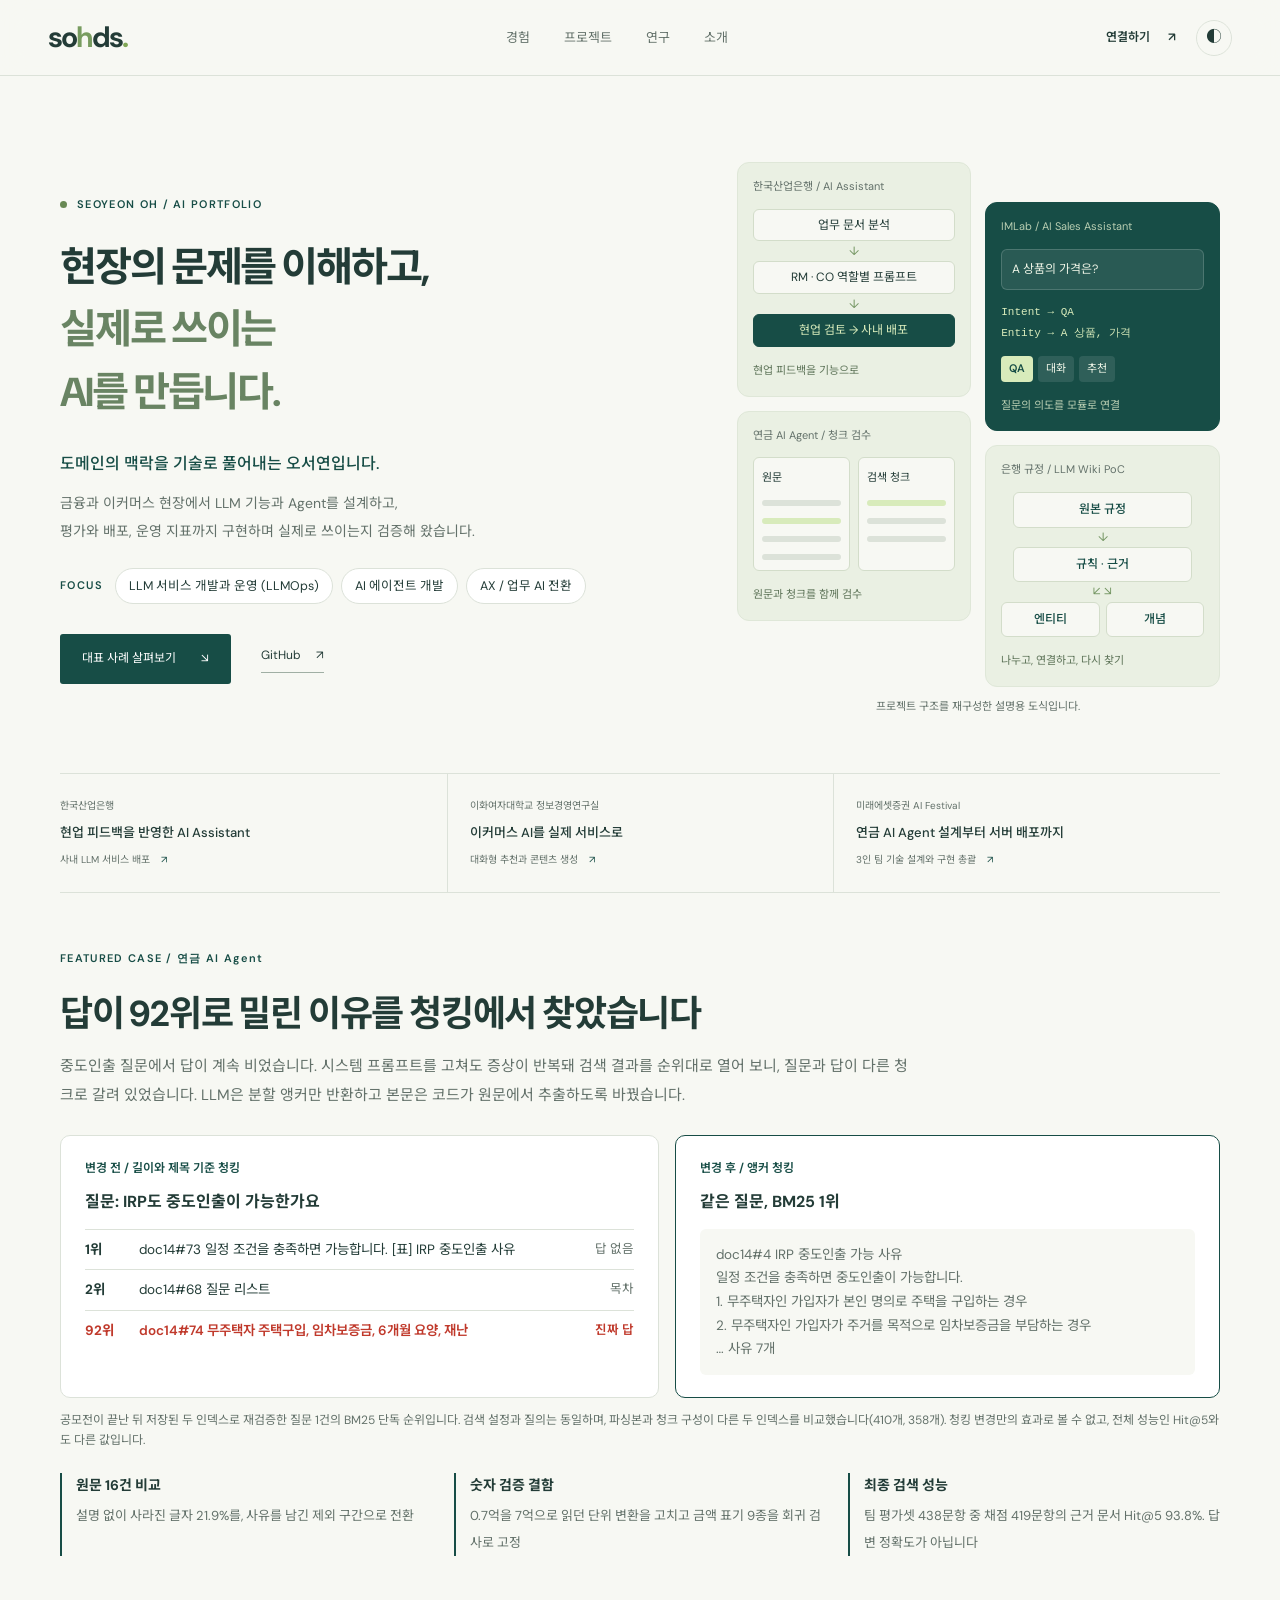
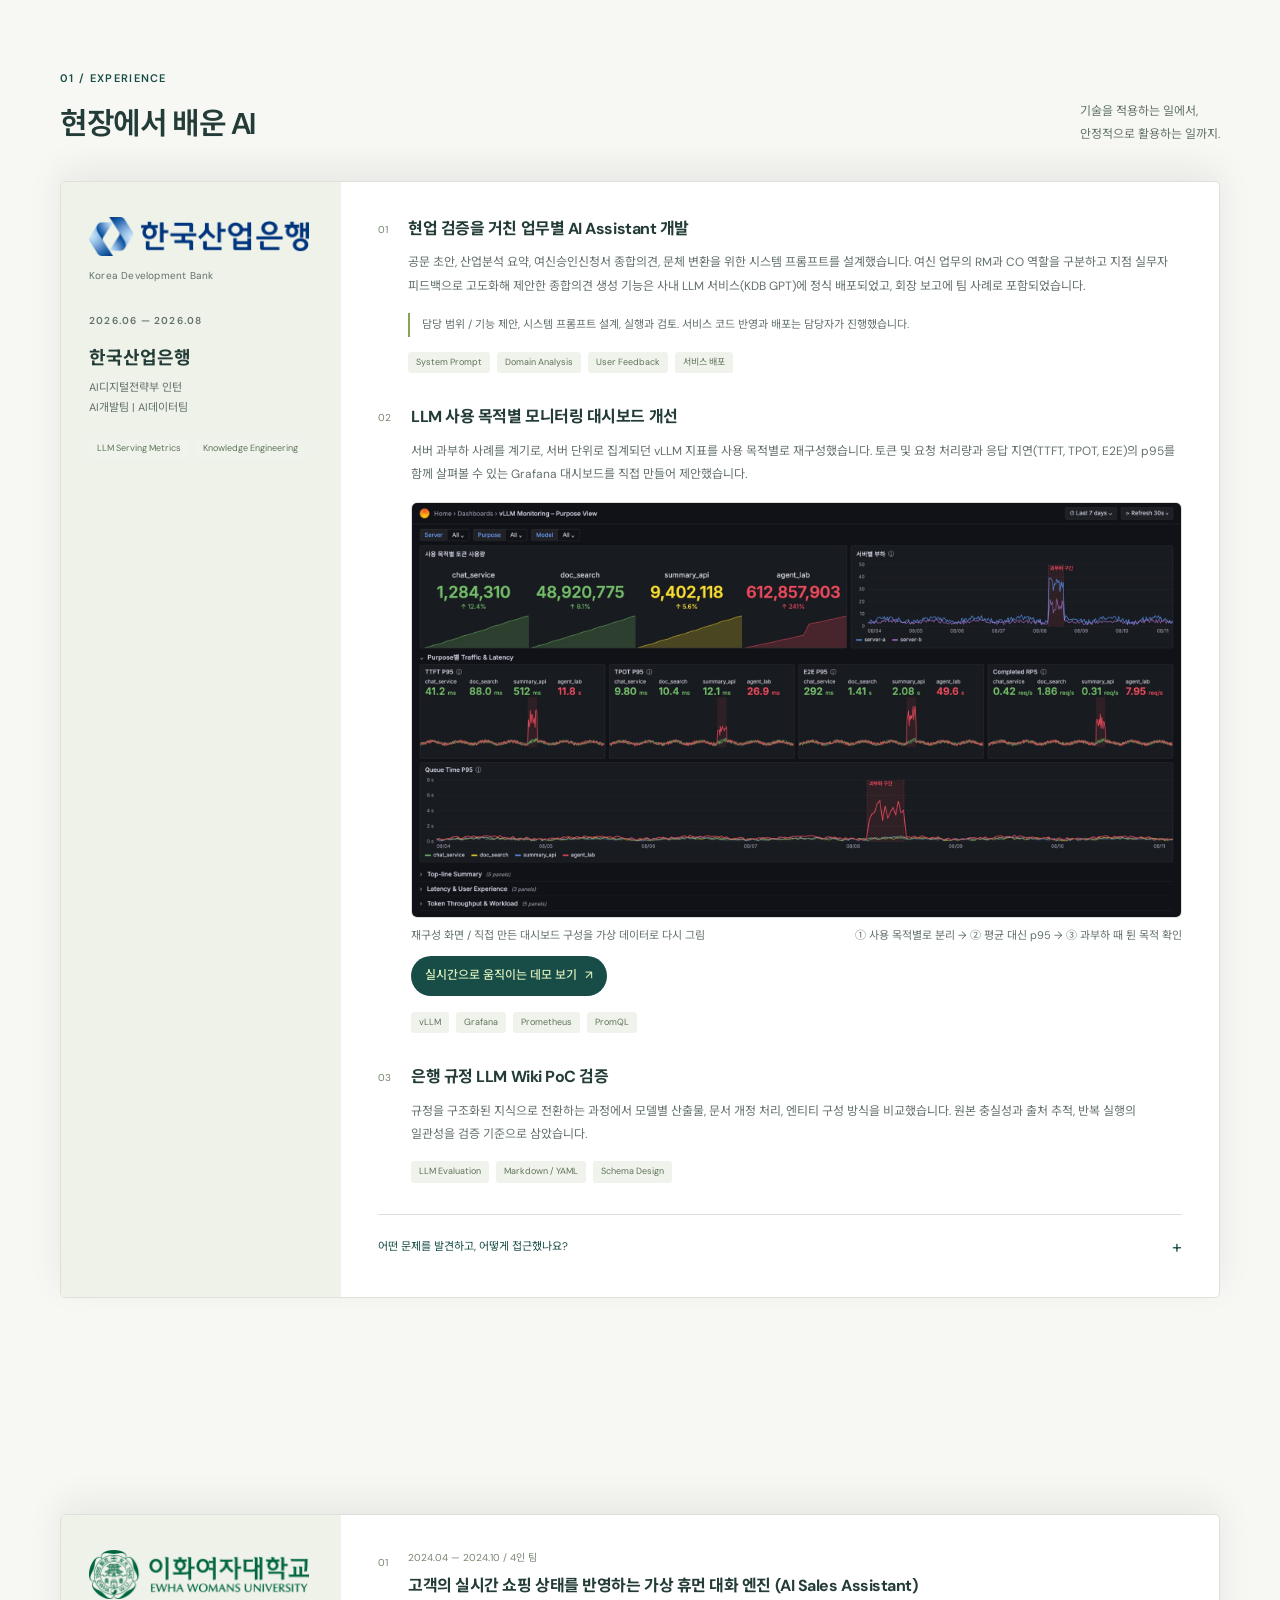
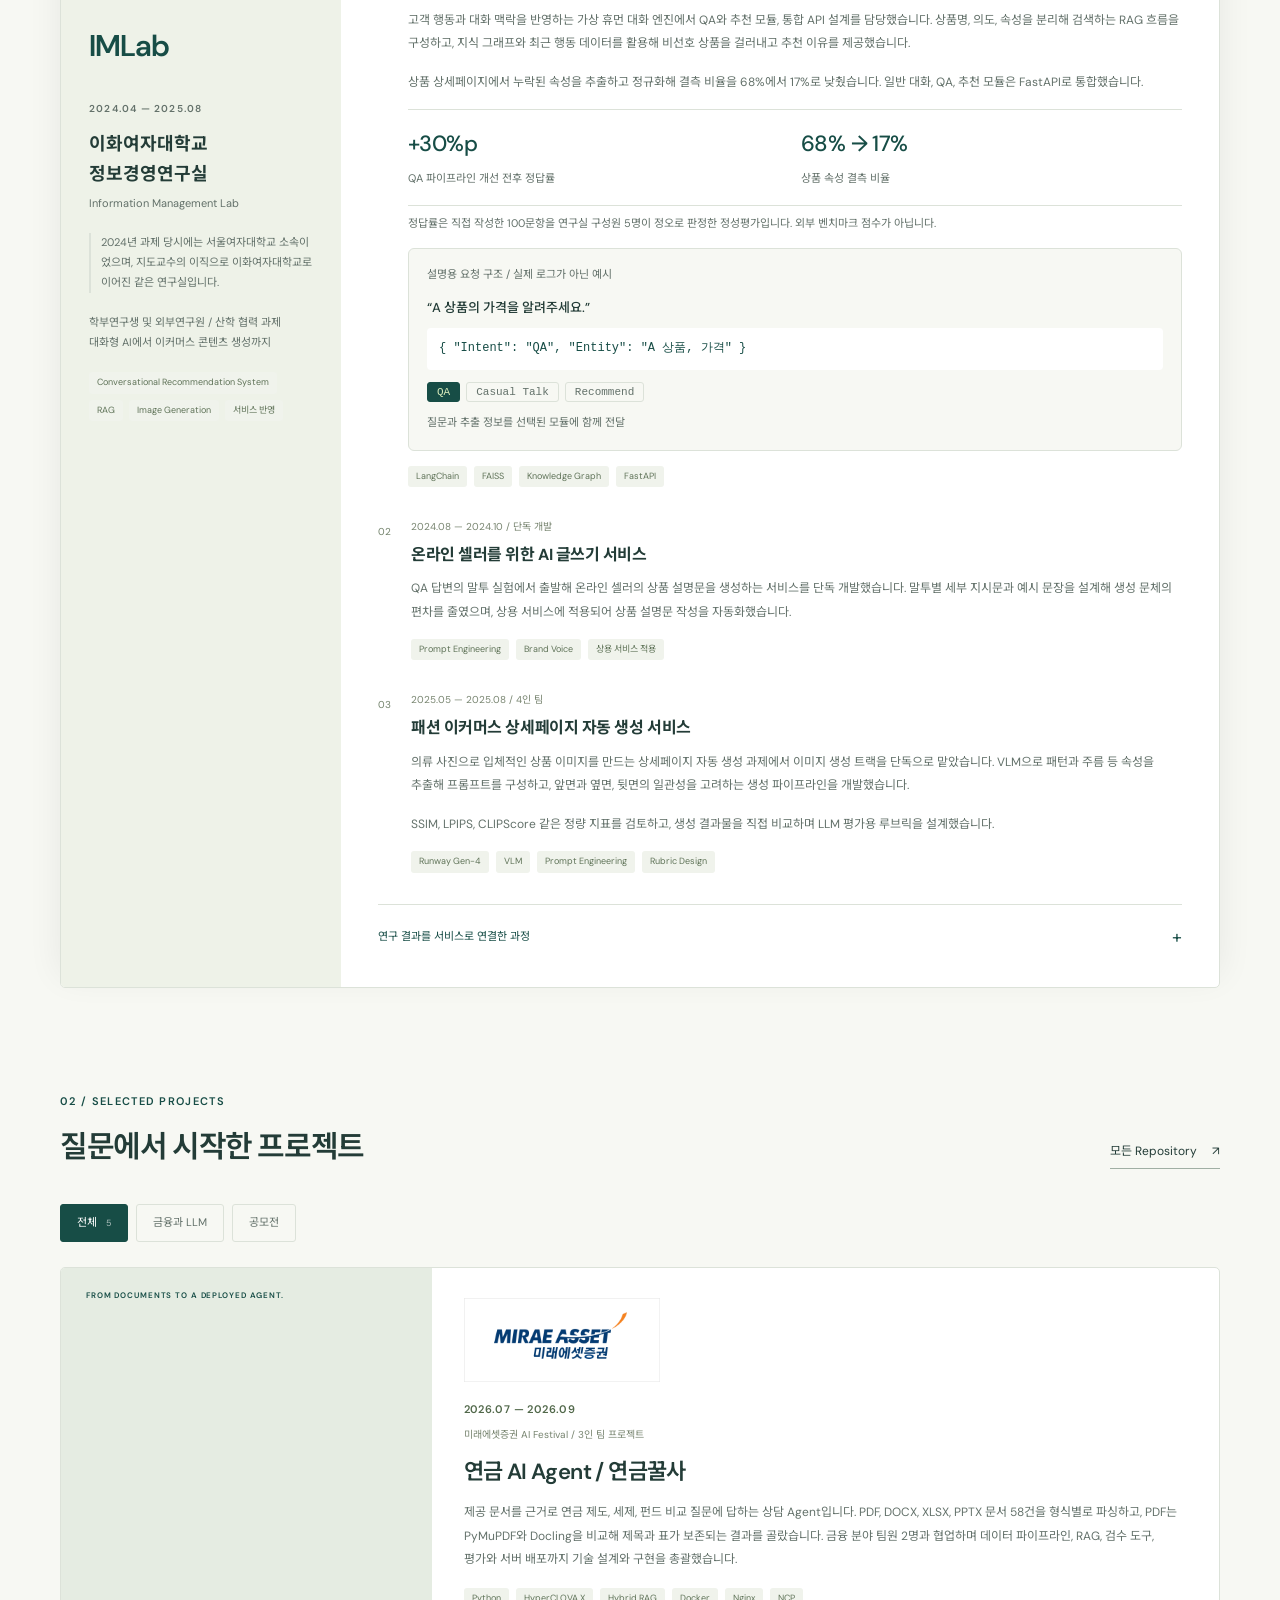
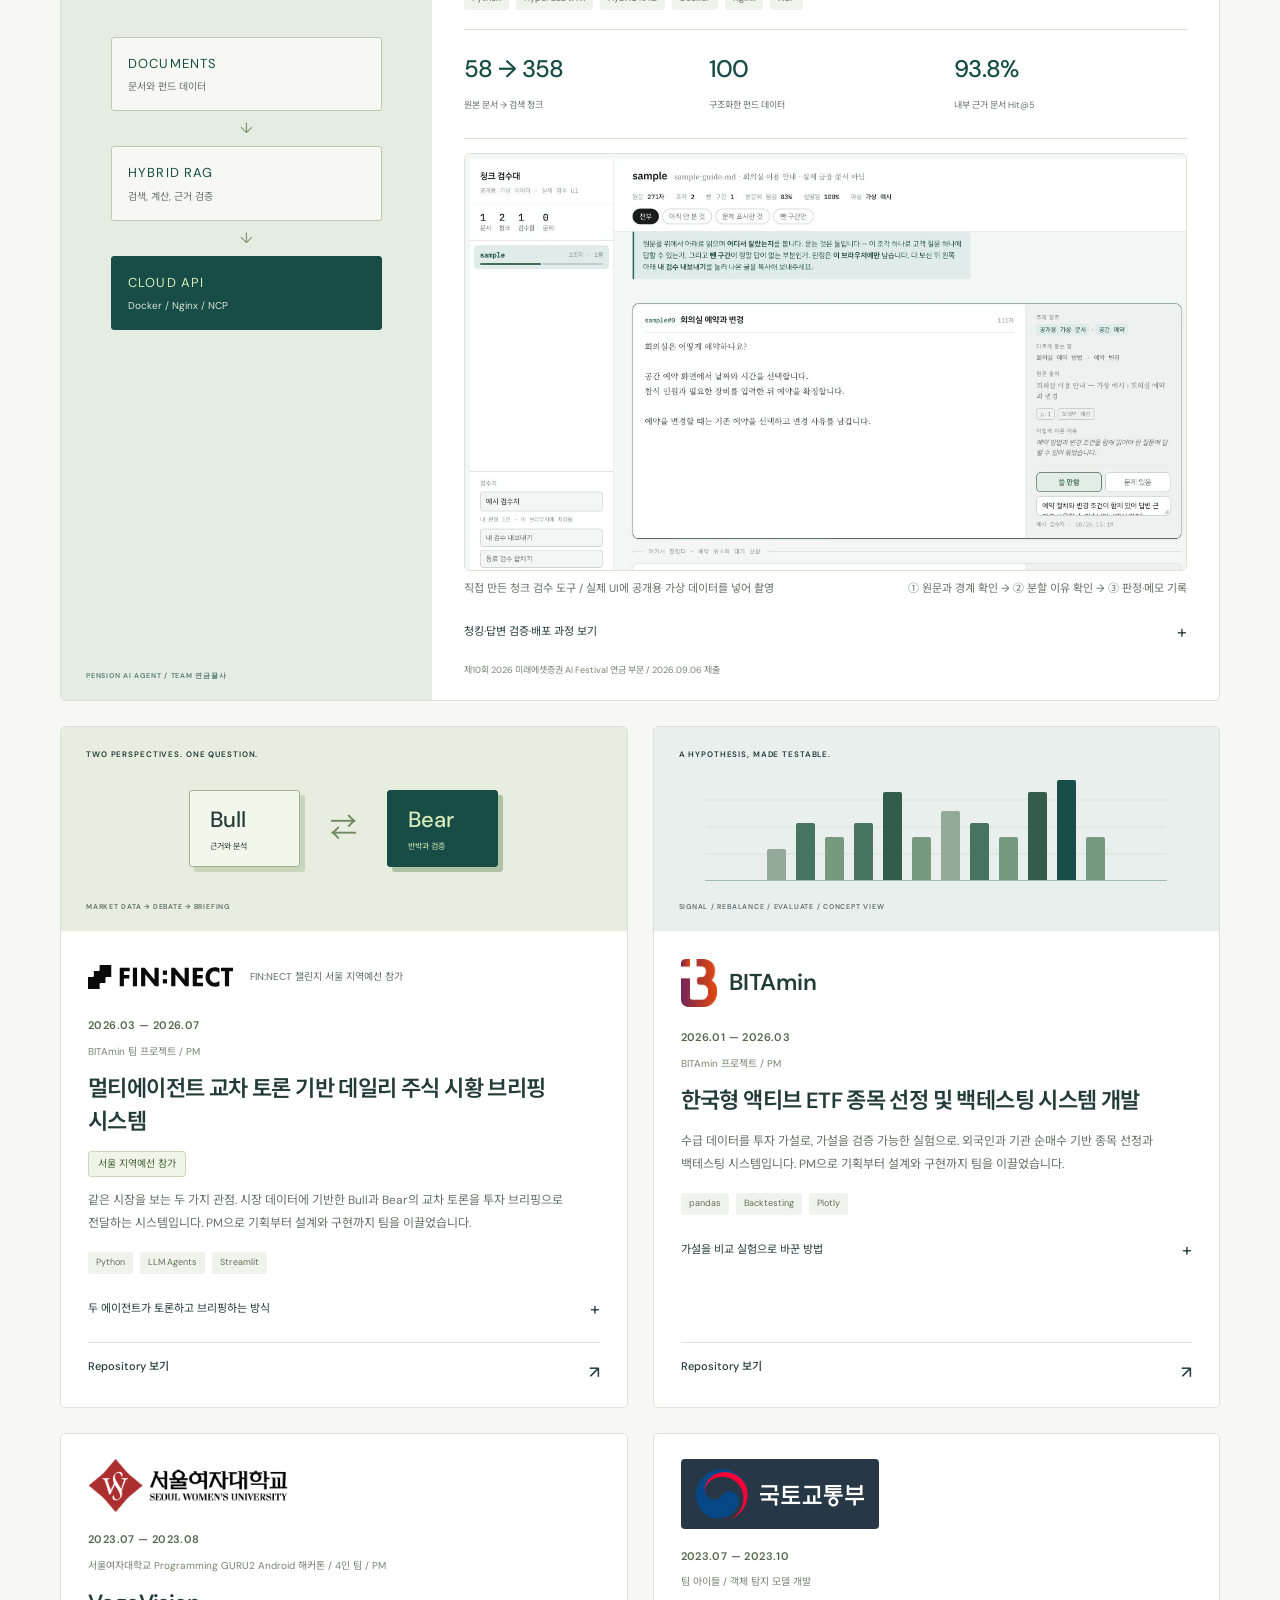
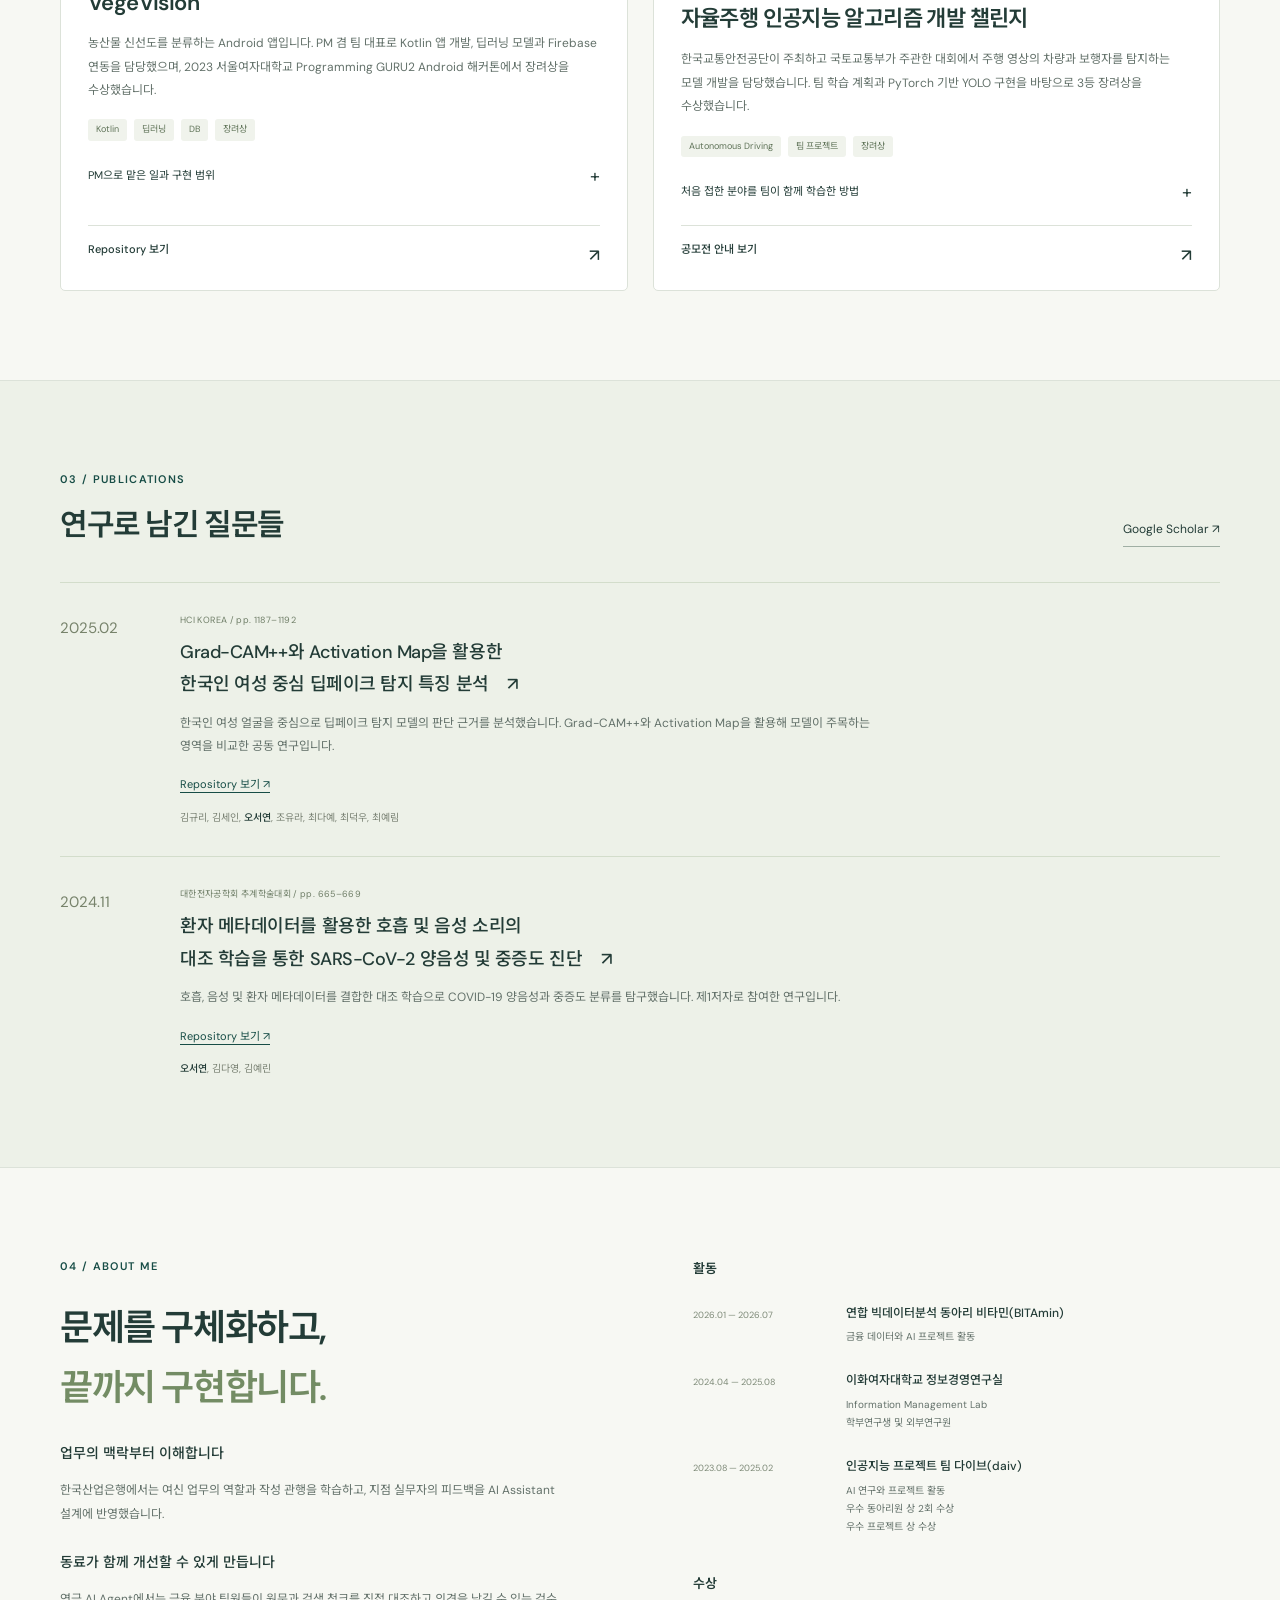
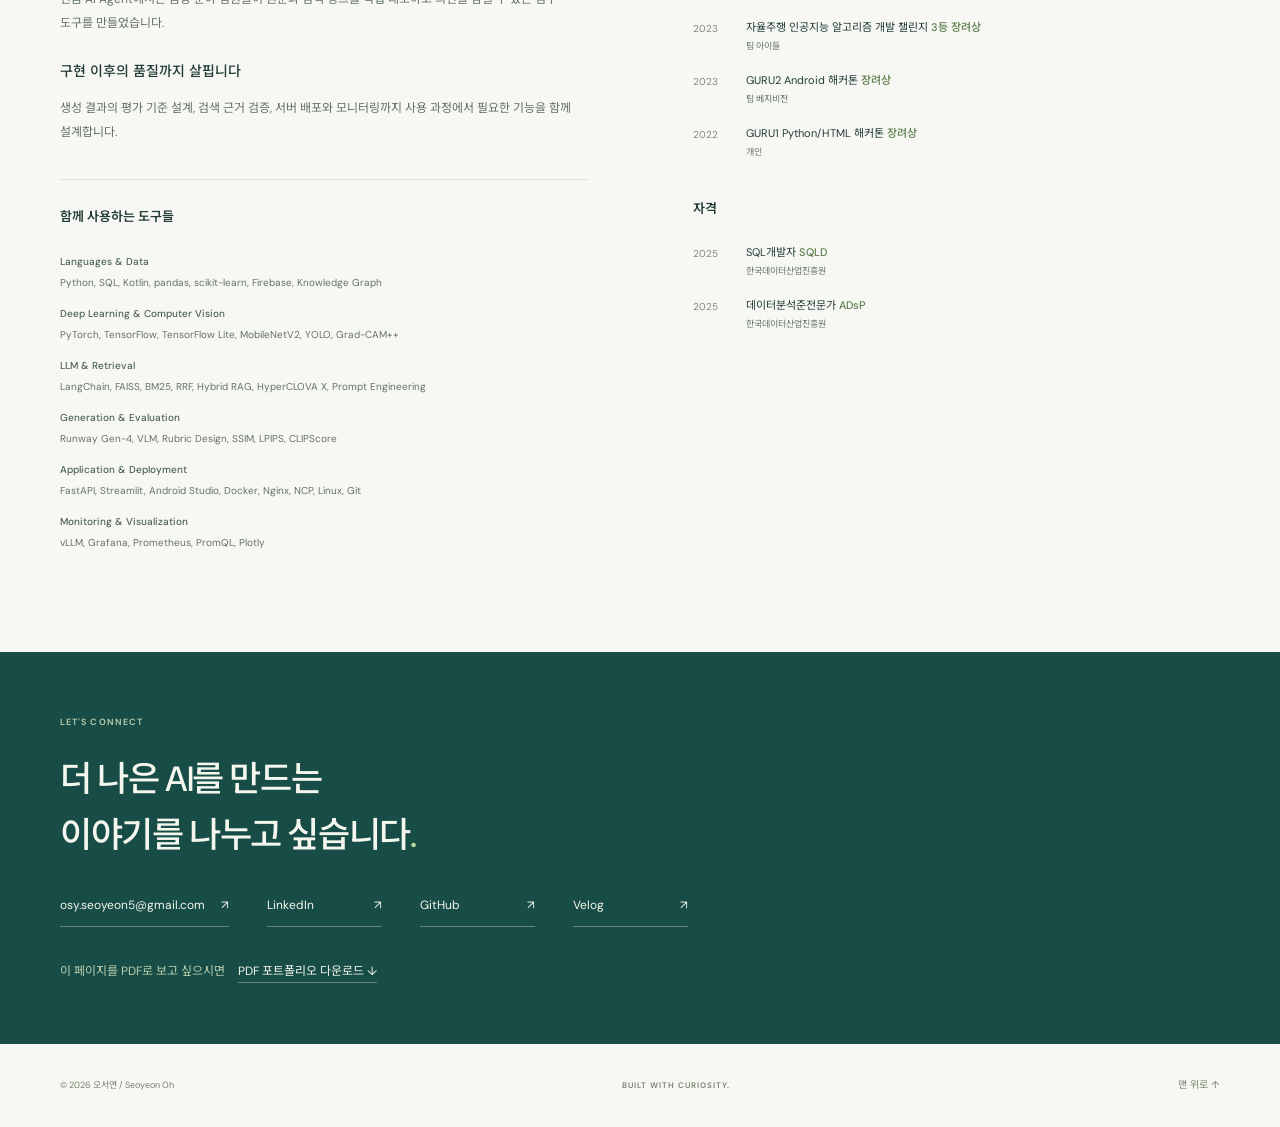
==== commit 6560358c: "Add live vLLM dashboard demo page with overload replay and purpose filter" ====
--- a/index.html
+++ b/index.html
@@ -12,7 +12,7 @@
   <meta property="og:url" content="https://sohds.github.io/">
   <link rel="canonical" href="https://sohds.github.io/">
   <link rel="icon" type="image/svg+xml" href="assets/favicon.svg?v=20260910-2">
-  <link rel="stylesheet" href="style.css?v=20261108-2">
+  <link rel="stylesheet" href="style.css?v=20261108-4">
   <script>let savedTheme;try{savedTheme=localStorage.getItem('sohds-theme')}catch{}document.documentElement.dataset.theme=savedTheme||(matchMedia('(prefers-color-scheme: dark)').matches?'dark':'light');</script>
   <script src="script.js?v=20261031-2" defer></script>
   <title>오서연 / Seoyeon Oh | AI Portfolio</title>
@@ -71,7 +71,7 @@
       <div class="experience-aside"><div class="organization-brand"><img src="assets/korea-development-bank.png" alt="한국산업은행" width="220" height="40"><span>Korea Development Bank</span></div><p class="mono">2026.06 — 2026.08</p><h3>한국산업은행</h3><p>AI디지털전략부 인턴<br>AI개발팀 | AI데이터팀</p><div class="tags"><span>LLM Serving Metrics</span><span>Knowledge Engineering</span></div></div>
       <div class="experience-body">
         <div class="work-item"><span class="work-number">01</span><div><h4>현업 검증을 거친 업무별 AI Assistant 개발</h4><p>공문 초안, 산업분석 요약, 여신승인신청서 종합의견, 문체 변환을 위한 시스템 프롬프트를 설계했습니다. 여신 업무의 RM과 CO 역할을 구분하고 지점 실무자 피드백으로 고도화해 제안한 종합의견 생성 기능은 사내 LLM 서비스(KDB GPT)에 정식 배포되었고, 회장 보고에 팀 사례로 포함되었습니다.</p><p class="work-note">담당 범위 / 기능 제안, 시스템 프롬프트 설계, 실행과 검토. 서비스 코드 반영과 배포는 담당자가 진행했습니다.</p><div class="tags"><span>System Prompt</span><span>Domain Analysis</span><span>User Feedback</span><span>서비스 배포</span></div></div></div>
-        <div class="work-item"><span class="work-number">02</span><div><h4>LLM 사용 목적별 모니터링 대시보드 개선</h4><p>서버 과부하 사례를 계기로, 서버 단위로 집계되던 vLLM 지표를 사용 목적별로 재구성했습니다. 토큰 및 요청 처리량과 응답 지연(TTFT, TPOT, E2E)의 p95를 함께 살펴볼 수 있는 Grafana 대시보드를 직접 만들어 제안했습니다.</p><figure class="review-capture dash-capture"><a href="assets/vllm-dashboard-public.jpg" target="_blank" rel="noopener noreferrer" aria-label="모니터링 대시보드 재구성 화면 크게 보기"><img src="assets/vllm-dashboard-public.jpg" alt="사용 목적별 토큰 사용량, 서버 부하, 목적별 TTFT·TPOT·E2E p95와 처리량, 대기 시간 p95를 보여주는 대시보드. 과부하 구간에서 한 목적의 지연만 튀는 모습. 가상 데이터." width="2000" height="1077" loading="lazy"></a><figcaption><span>재구성 화면 / 직접 만든 대시보드 구성을 가상 데이터로 다시 그림</span><span>① 사용 목적별로 분리 → ② 평균 대신 p95 → ③ 과부하 때 튄 목적 확인</span></figcaption></figure><div class="tags"><span>vLLM</span><span>Grafana</span><span>Prometheus</span><span>PromQL</span></div></div></div>
+        <div class="work-item"><span class="work-number">02</span><div><h4>LLM 사용 목적별 모니터링 대시보드 개선</h4><p>서버 과부하 사례를 계기로, 서버 단위로 집계되던 vLLM 지표를 사용 목적별로 재구성했습니다. 토큰 및 요청 처리량과 응답 지연(TTFT, TPOT, E2E)의 p95를 함께 살펴볼 수 있는 Grafana 대시보드를 직접 만들어 제안했습니다.</p><figure class="review-capture dash-capture"><a href="assets/vllm-dashboard-public.jpg" target="_blank" rel="noopener noreferrer" aria-label="모니터링 대시보드 재구성 화면 크게 보기"><img src="assets/vllm-dashboard-public.jpg" alt="사용 목적별 토큰 사용량, 서버 부하, 목적별 TTFT·TPOT·E2E p95와 처리량, 대기 시간 p95를 보여주는 대시보드. 과부하 구간에서 한 목적의 지연만 튀는 모습. 가상 데이터." width="2000" height="1077" loading="lazy"></a><figcaption><span>재구성 화면 / 직접 만든 대시보드 구성을 가상 데이터로 다시 그림</span><span>① 사용 목적별로 분리 → ② 평균 대신 p95 → ③ 과부하 때 튄 목적 확인</span></figcaption><a class="demo-link" href="demo/vllm-dashboard/">실시간으로 움직이는 데모 보기 <span aria-hidden="true">↗</span></a></figure><div class="tags"><span>vLLM</span><span>Grafana</span><span>Prometheus</span><span>PromQL</span></div></div></div>
         <div class="work-item"><span class="work-number">03</span><div><h4>은행 규정 LLM Wiki PoC 검증</h4><p>규정을 구조화된 지식으로 전환하는 과정에서 모델별 산출물, 문서 개정 처리, 엔티티 구성 방식을 비교했습니다. 원본 충실성과 출처 추적, 반복 실행의 일관성을 검증 기준으로 삼았습니다.</p><div class="tags"><span>LLM Evaluation</span><span>Markdown / YAML</span><span>Schema Design</span></div></div></div>
         <details class="case-study"><summary>어떤 문제를 발견하고, 어떻게 접근했나요? <span aria-hidden="true">+</span></summary><div class="case-content"><h5>문서 분석에서 역할별 업무 설계로</h5><p>참고 문서에서 여신승인신청서의 종합의견 생성 과제를 발굴하고, 여신 교재 6권과 작성 가이드라인을 학습했습니다. RM과 CO의 관점 차이를 반영해 역할별 Assistant를 설계했으며, 원문 보존, 범위 제한, 적합한 Assistant 안내를 프롬프트에 반영했습니다.</p><h5>완성도를 높인 것은 현업 피드백</h5><p>테스트케이스로 프롬프트를 조정한 뒤 지점 실무자의 검토를 받았습니다. 문서상 작성 방식과 현장 관행의 차이를 확인하고, 서술 형식과 재무제표 기준에 대한 의견을 반영해 최종본을 개선했습니다.</p><h5>운영 지표를 읽는 기준</h5><p>Counter와 Gauge의 특성에 맞춰 집계를 구분하고, 평균에 가려지는 느린 요청을 보기 위해 지연의 p95를 시각화했습니다. 트래픽 증가와 사용자 체감 성능을 함께 확인하는 운영 관점을 정리했습니다.</p><h5>모델 성능과 지식 구조를 함께 검증</h5><p>같은 샘플로 모델 4개의 필수 섹션 누락, 깨진 링크, 원본에 없는 내용 생성을 비교했습니다. 결함이 없던 모델로 만든 규칙 9개는 원문 줄 번호와 모두 일치했습니다. 개정 실험에서는 규칙 ID 재사용과 삭제된 예외의 이력 추적 문제를 확인했습니다.</p><h5>단일 실험의 결론을 확장 실험으로 확인</h5><p>직급 중심과 업무 중심의 엔티티 구성을 5개 업무 영역에 걸쳐 비교했습니다. 업무 중심 구조의 장점은 세분화 기준이 명확할 때 유지된다는 조건을 도출하고, 형식 검증과 의미 검증을 분리하는 방안을 제안했습니다.</p><p class="case-note">LLM Wiki 내용은 인턴 개인 PoC의 실험, 비교 결과입니다. 구조는 팀 추진 방향으로 채택되었으나 이후 도입은 보류되었으며, 정량적 성능 개선 수치는 주장하지 않습니다.</p></div></details>
       </div>
--- a/style.css
+++ b/style.css
@@ -85,3 +85,5 @@
 .fc-note{color:var(--muted)}
 .inline-link{color:var(--accent);border-bottom:1px solid currentColor;white-space:nowrap;font-size:.92em}
 .dash-capture{margin:14px 0 16px}
+.demo-link{display:inline-flex;align-items:center;gap:8px;margin-top:12px;padding:9px 14px;border-radius:999px;background:var(--green);color:var(--lime);font-size:12px;font-weight:500;transition:transform .2s,background .2s}.demo-link:hover{transform:translateY(-2px)}.demo-link:focus-visible{outline:3px solid var(--accent);outline-offset:3px}
+.review-capture .demo-link{display:inline-flex}.review-capture .demo-link:hover{opacity:1}
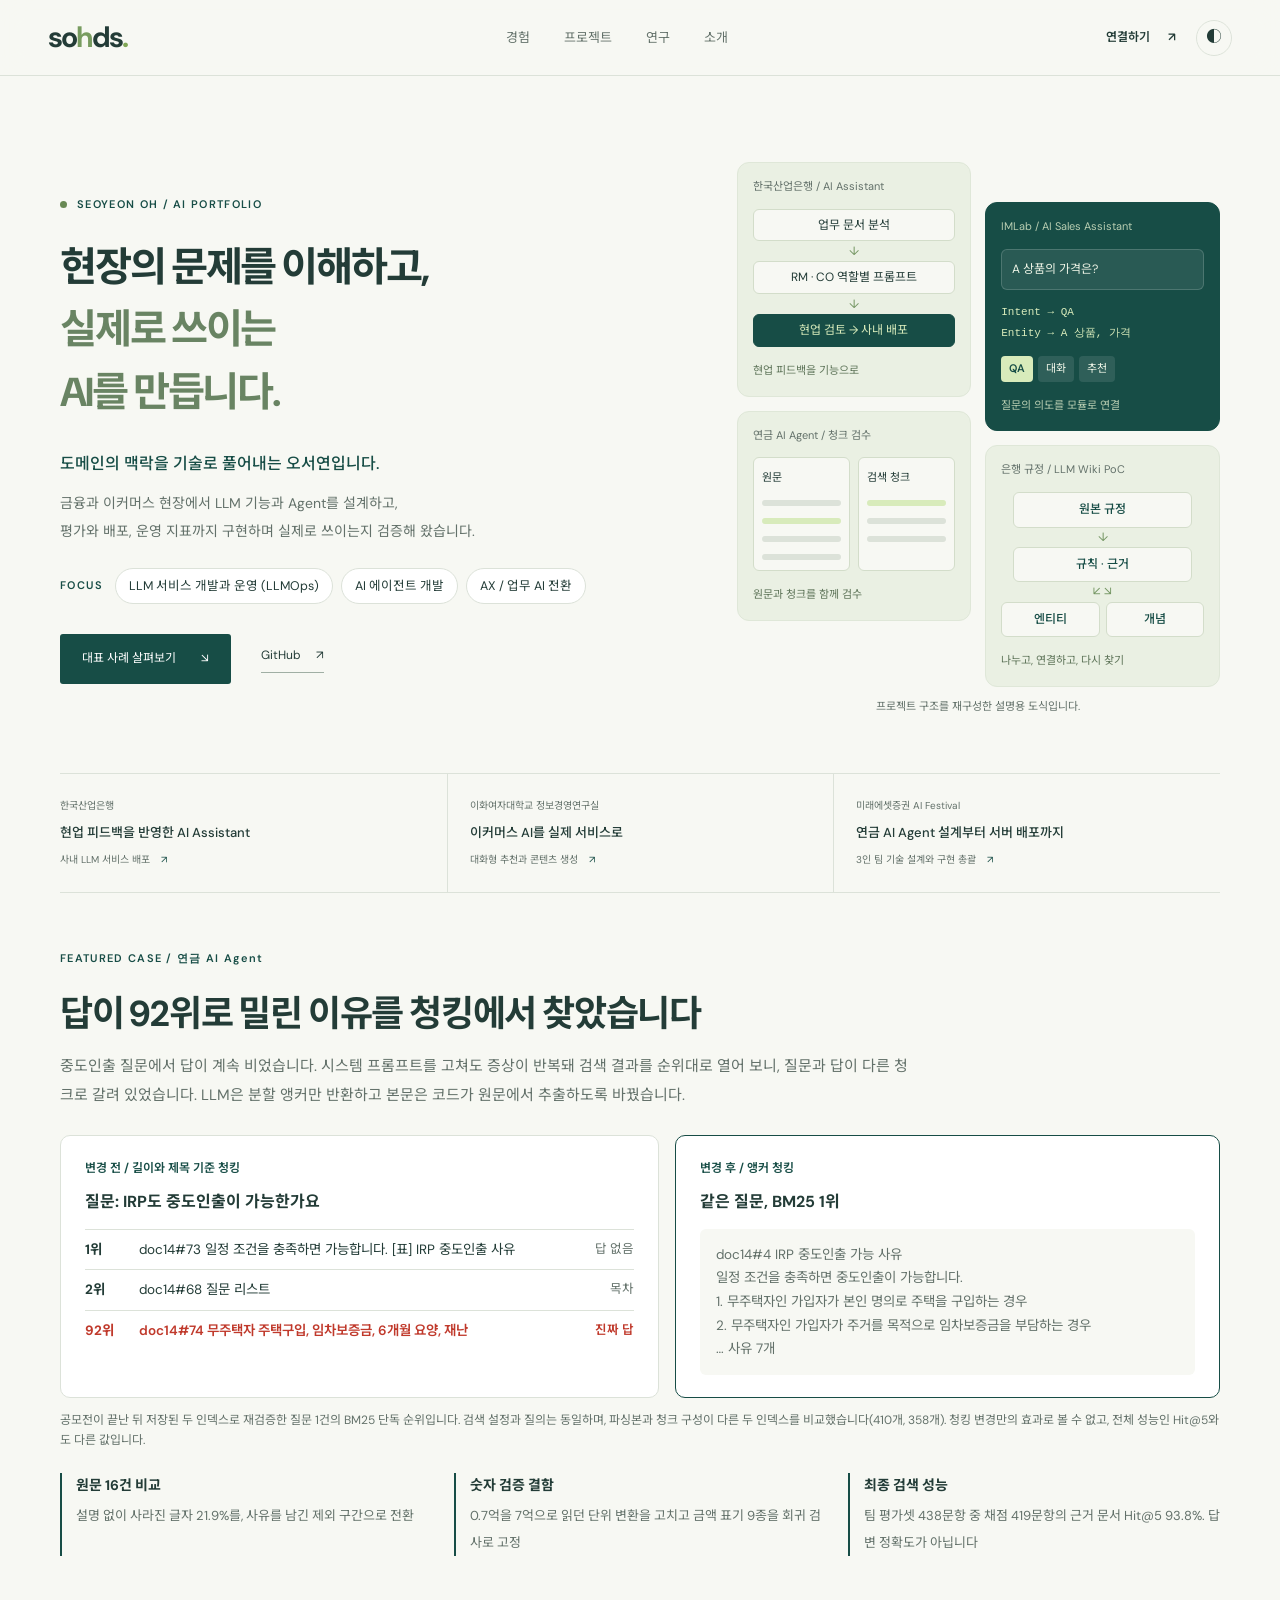
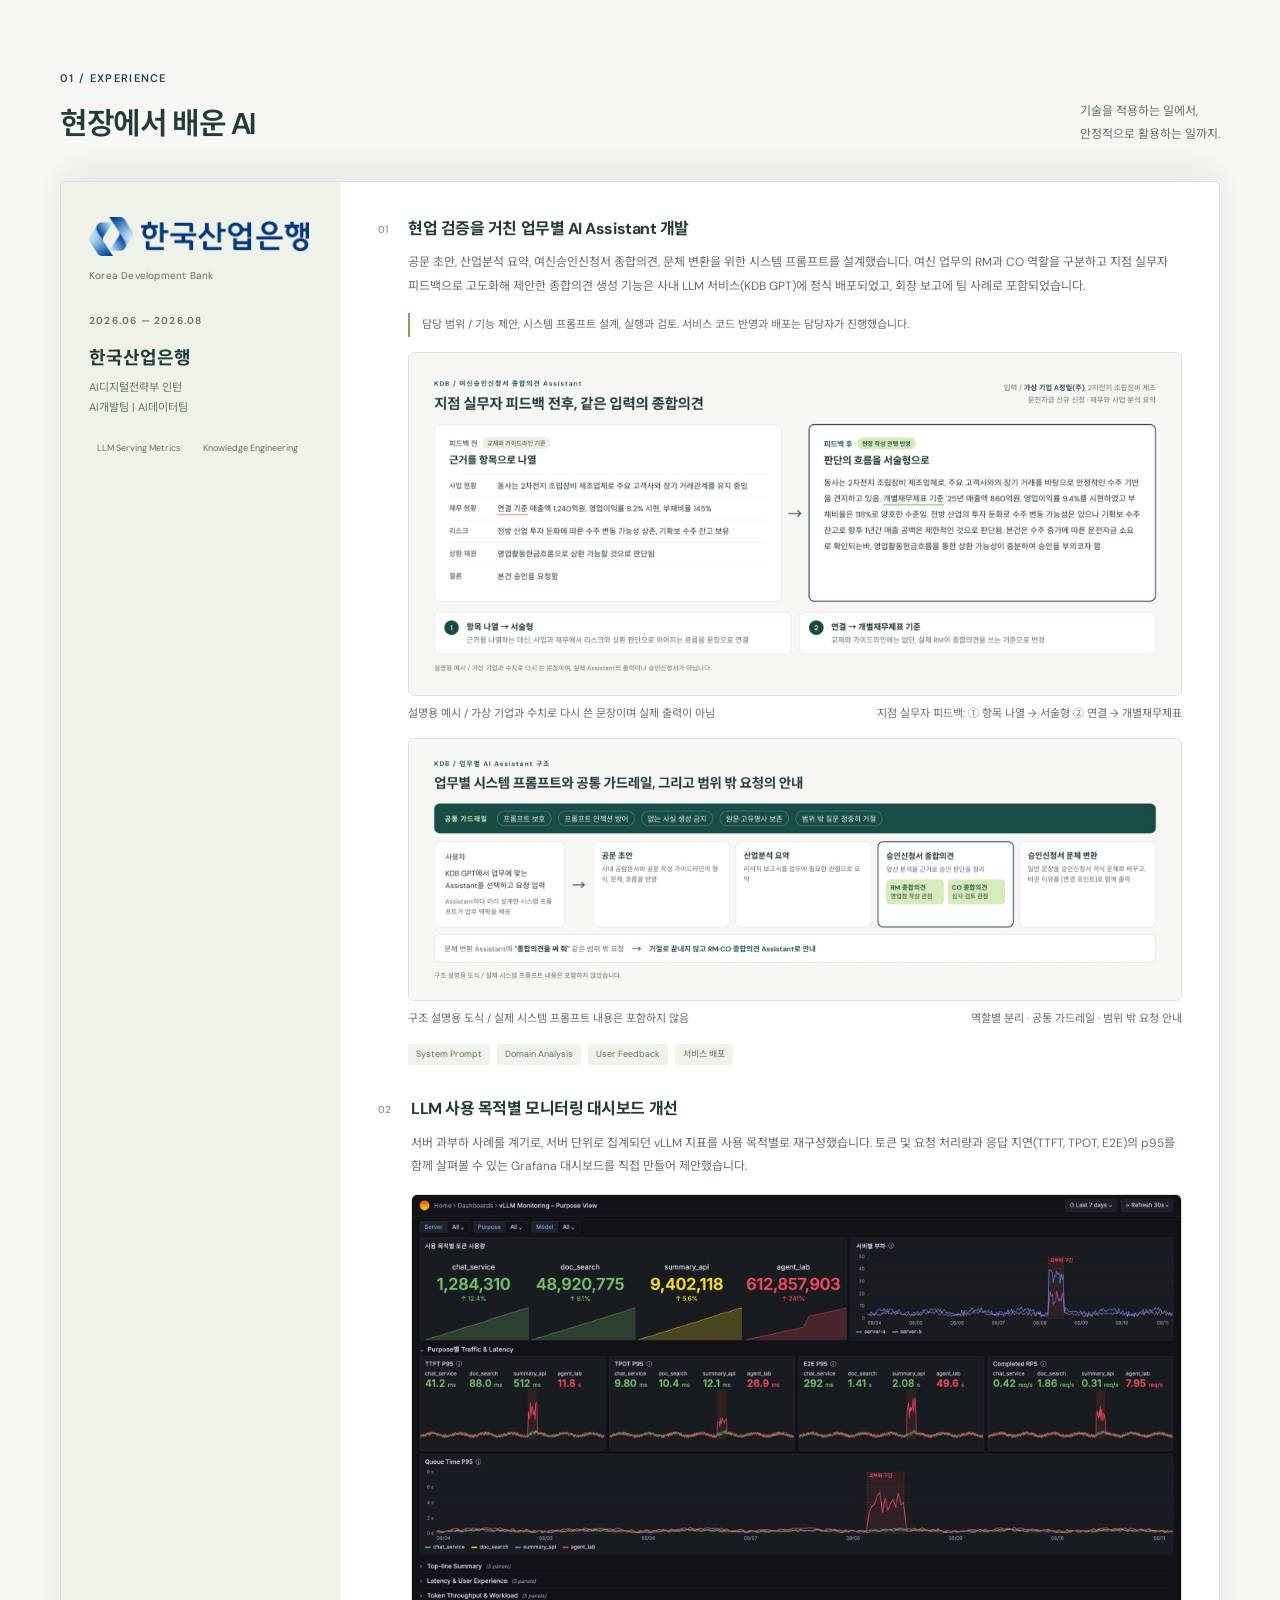
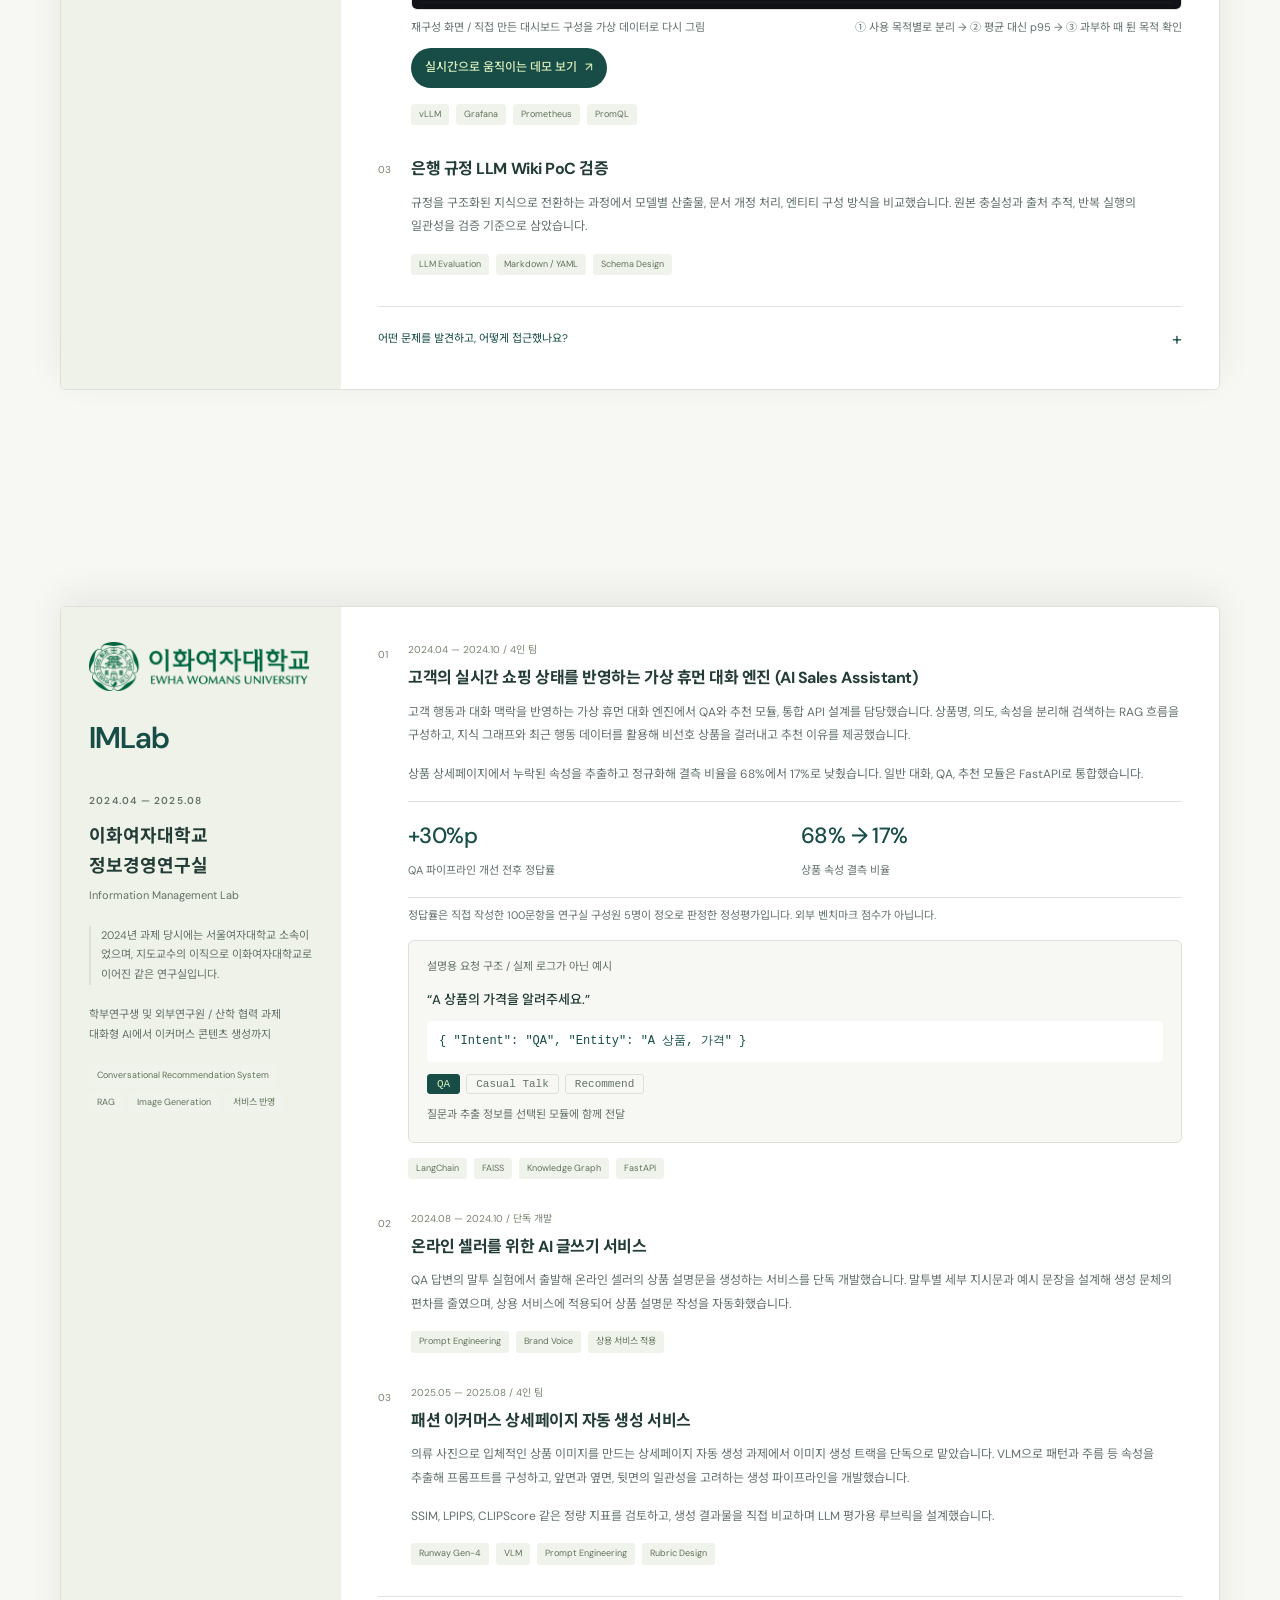
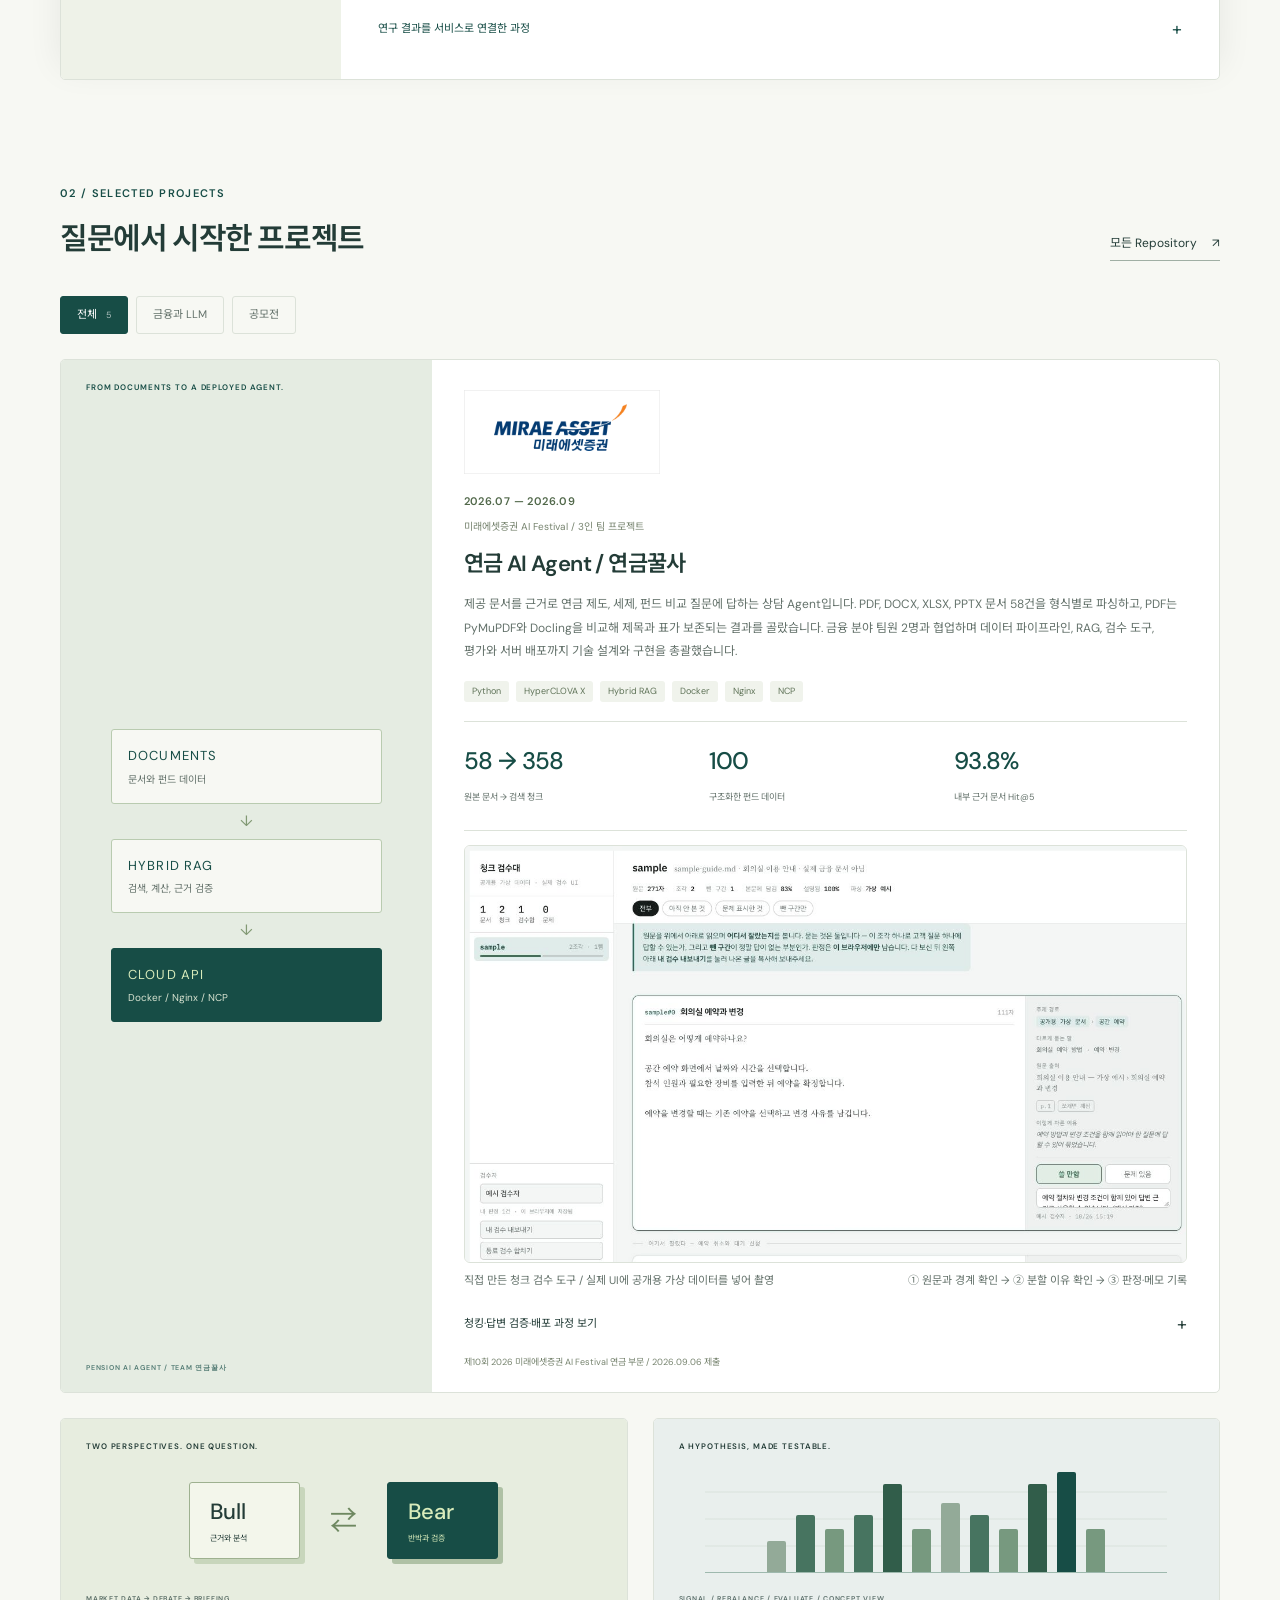
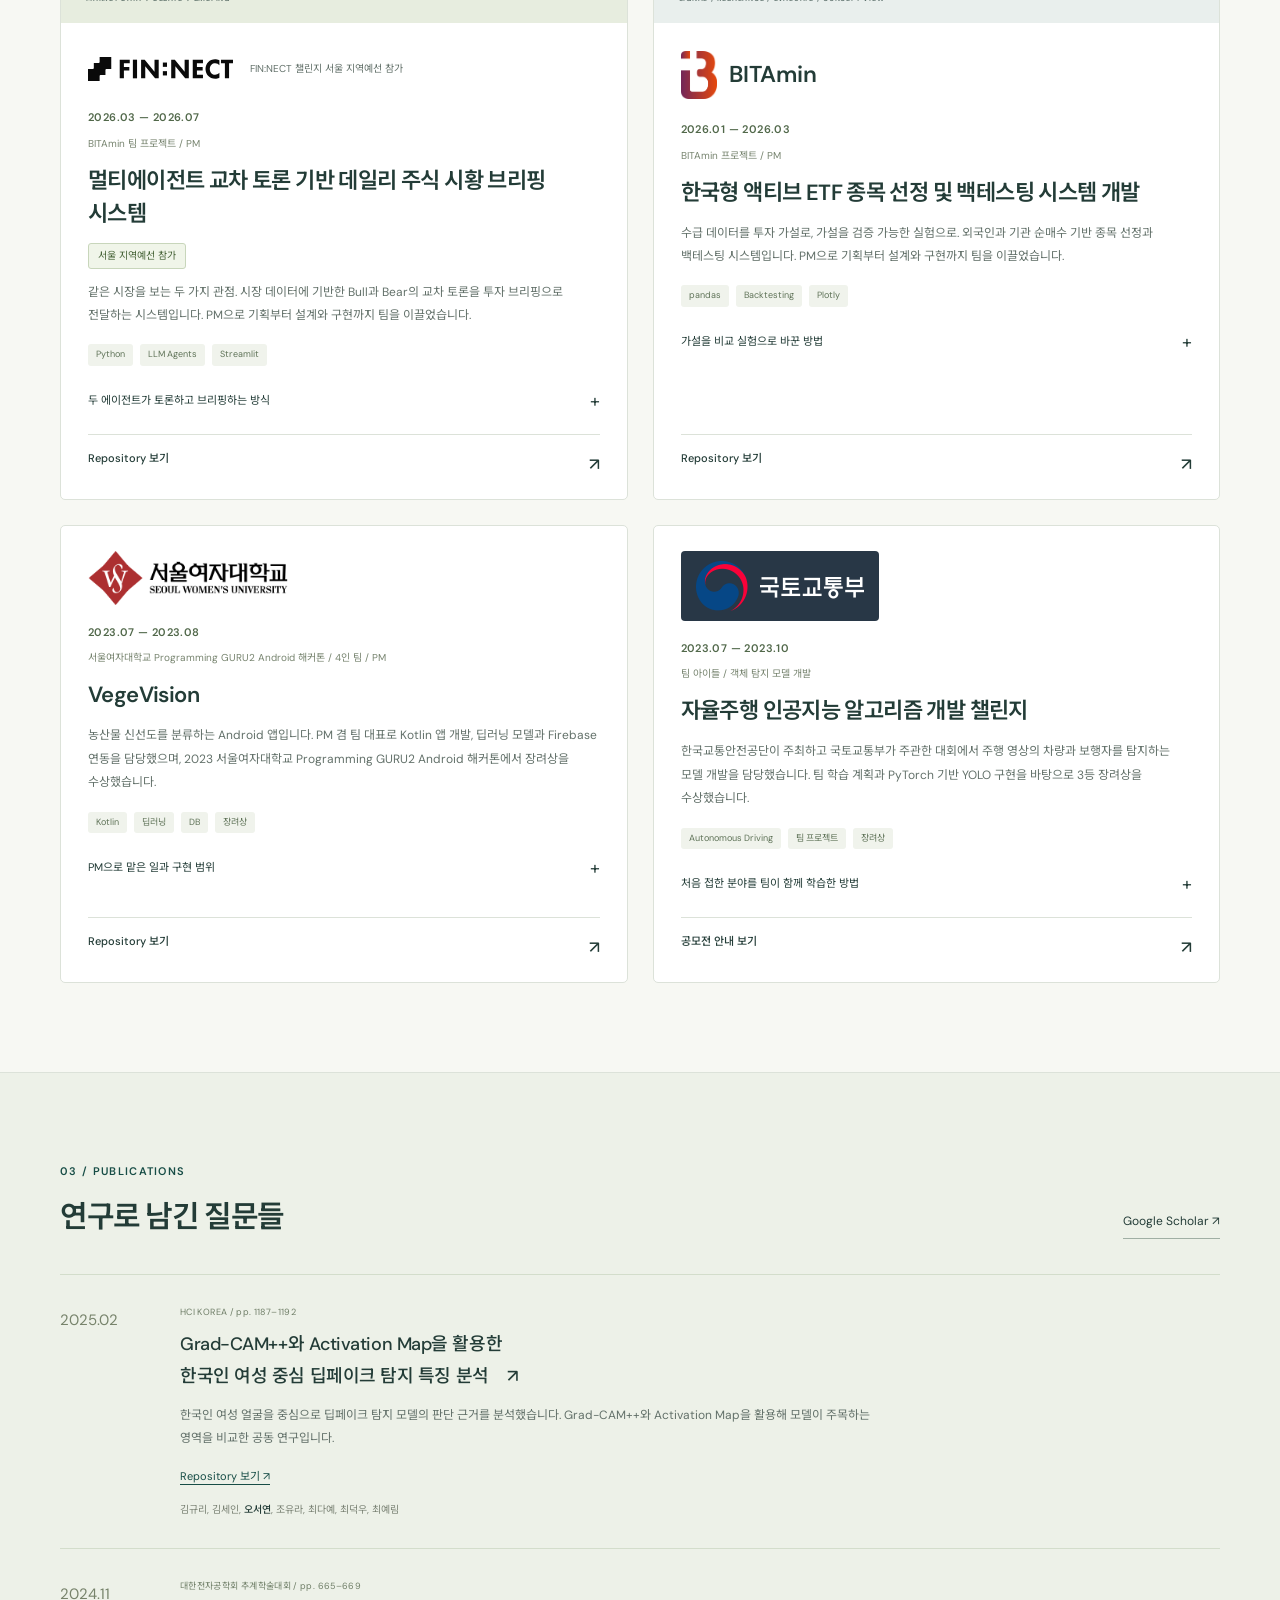
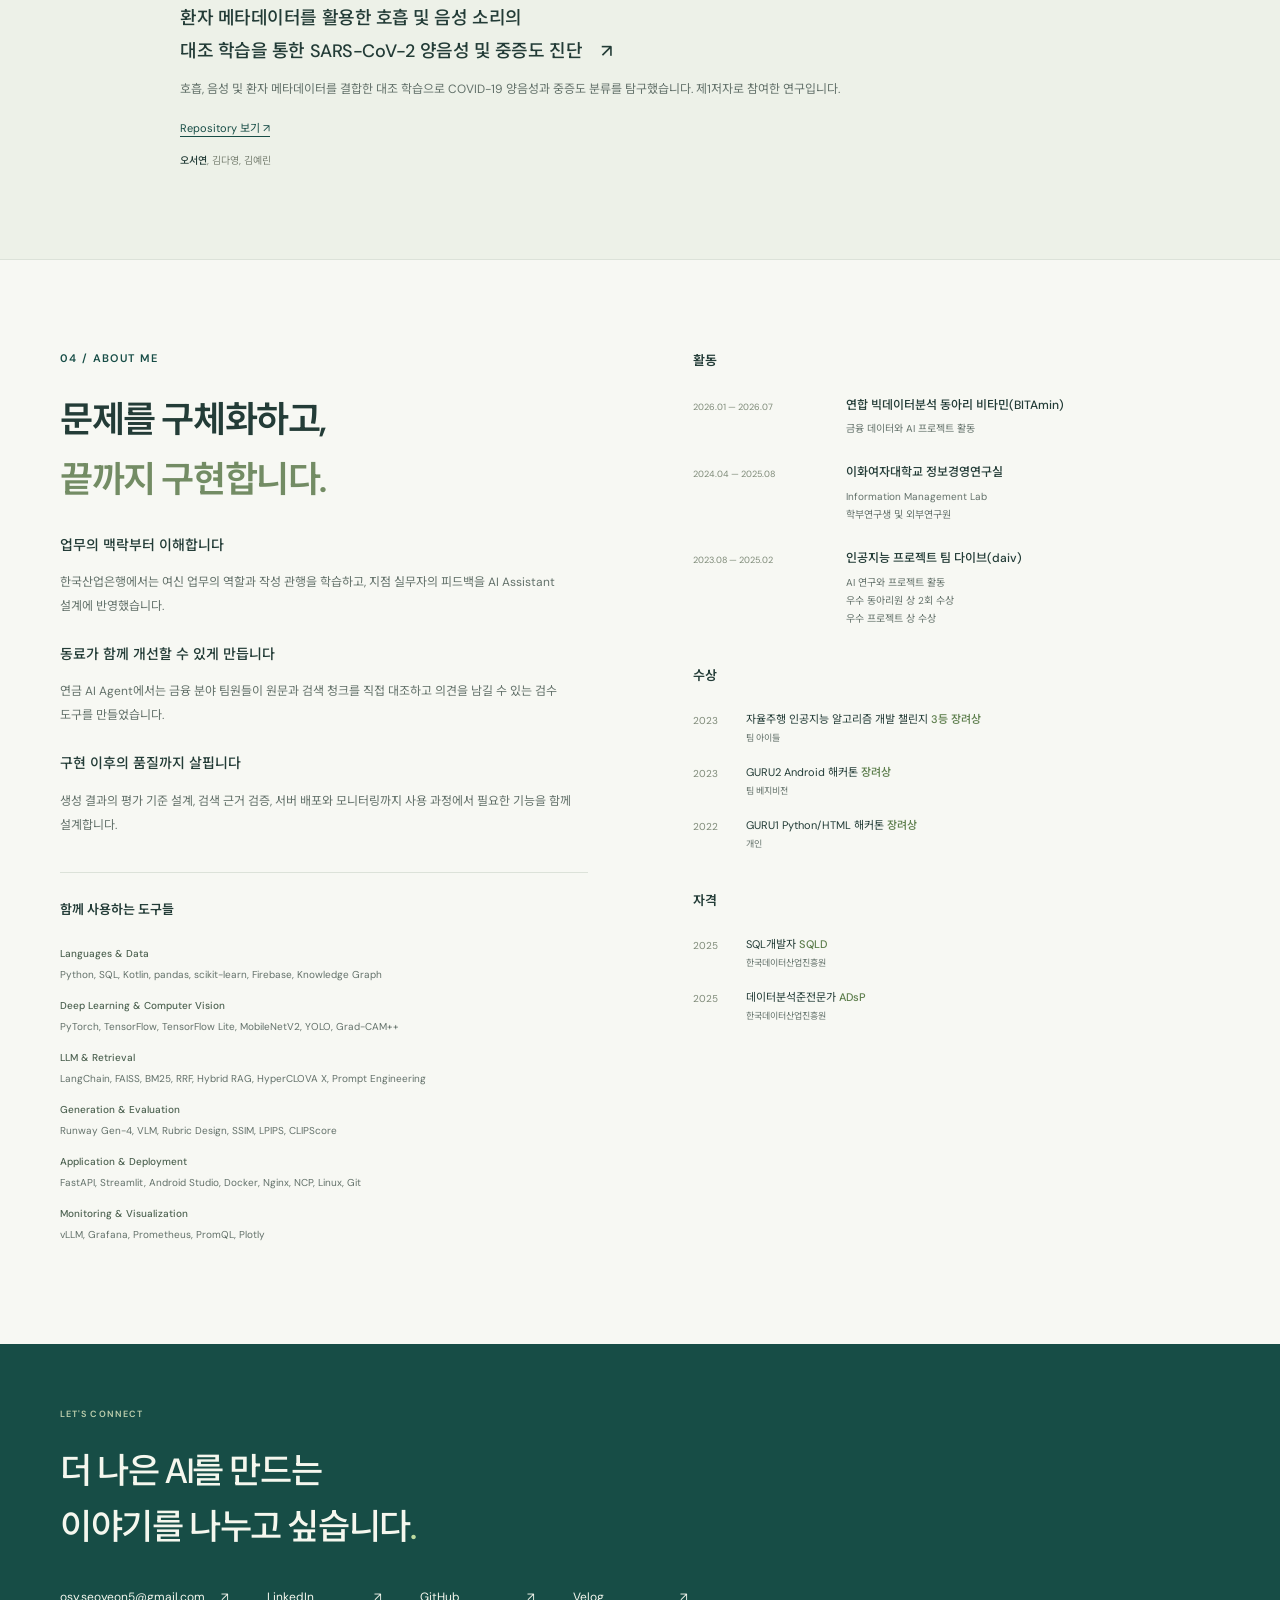
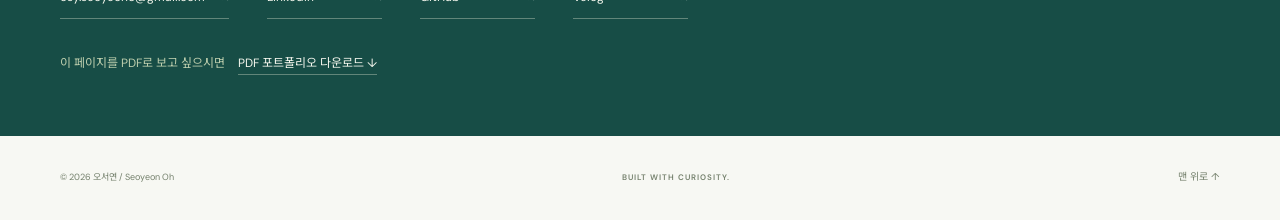
==== commit 94d970b7: "Illustrate KDB opinion assistant with a synthetic feedback before/after and an assistant structure d" ====
--- a/index.html
+++ b/index.html
@@ -70,7 +70,7 @@
     <article class="experience-card" id="bank-experience" data-stack>
       <div class="experience-aside"><div class="organization-brand"><img src="assets/korea-development-bank.png" alt="한국산업은행" width="220" height="40"><span>Korea Development Bank</span></div><p class="mono">2026.06 — 2026.08</p><h3>한국산업은행</h3><p>AI디지털전략부 인턴<br>AI개발팀 | AI데이터팀</p><div class="tags"><span>LLM Serving Metrics</span><span>Knowledge Engineering</span></div></div>
       <div class="experience-body">
-        <div class="work-item"><span class="work-number">01</span><div><h4>현업 검증을 거친 업무별 AI Assistant 개발</h4><p>공문 초안, 산업분석 요약, 여신승인신청서 종합의견, 문체 변환을 위한 시스템 프롬프트를 설계했습니다. 여신 업무의 RM과 CO 역할을 구분하고 지점 실무자 피드백으로 고도화해 제안한 종합의견 생성 기능은 사내 LLM 서비스(KDB GPT)에 정식 배포되었고, 회장 보고에 팀 사례로 포함되었습니다.</p><p class="work-note">담당 범위 / 기능 제안, 시스템 프롬프트 설계, 실행과 검토. 서비스 코드 반영과 배포는 담당자가 진행했습니다.</p><div class="tags"><span>System Prompt</span><span>Domain Analysis</span><span>User Feedback</span><span>서비스 배포</span></div></div></div>
+        <div class="work-item"><span class="work-number">01</span><div><h4>현업 검증을 거친 업무별 AI Assistant 개발</h4><p>공문 초안, 산업분석 요약, 여신승인신청서 종합의견, 문체 변환을 위한 시스템 프롬프트를 설계했습니다. 여신 업무의 RM과 CO 역할을 구분하고 지점 실무자 피드백으로 고도화해 제안한 종합의견 생성 기능은 사내 LLM 서비스(KDB GPT)에 정식 배포되었고, 회장 보고에 팀 사례로 포함되었습니다.</p><p class="work-note">담당 범위 / 기능 제안, 시스템 프롬프트 설계, 실행과 검토. 서비스 코드 반영과 배포는 담당자가 진행했습니다.</p><figure class="review-capture dash-capture"><a href="assets/kdb-opinion-feedback-example.jpg" target="_blank" rel="noopener noreferrer" aria-label="종합의견 피드백 전후 예시 크게 보기"><img src="assets/kdb-opinion-feedback-example.jpg" alt="가상 기업의 같은 입력으로 쓴 종합의견 예시. 피드백 전에는 근거를 항목으로 나열하고 연결재무제표 기준으로, 피드백 후에는 서술형으로 이어 쓰고 개별재무제표 기준으로 작성." width="2000" height="886" loading="lazy"></a><figcaption><span>설명용 예시 / 가상 기업과 수치로 다시 쓴 문장이며 실제 출력이 아님</span><span>지점 실무자 피드백: ① 항목 나열 → 서술형 ② 연결 → 개별재무제표</span></figcaption></figure><figure class="review-capture dash-capture"><a href="assets/kdb-assistant-structure.jpg" target="_blank" rel="noopener noreferrer" aria-label="업무별 Assistant 구조도 크게 보기"><img src="assets/kdb-assistant-structure.jpg" alt="공통 가드레일 아래 공문 초안, 산업분석 요약, 승인신청서 종합의견(RM과 CO로 분리), 문체 변환 Assistant가 있고, 범위 밖 요청은 적합한 Assistant로 안내하는 구조." width="2000" height="676" loading="lazy"></a><figcaption><span>구조 설명용 도식 / 실제 시스템 프롬프트 내용은 포함하지 않음</span><span>역할별 분리 · 공통 가드레일 · 범위 밖 요청 안내</span></figcaption></figure><div class="tags"><span>System Prompt</span><span>Domain Analysis</span><span>User Feedback</span><span>서비스 배포</span></div></div></div>
         <div class="work-item"><span class="work-number">02</span><div><h4>LLM 사용 목적별 모니터링 대시보드 개선</h4><p>서버 과부하 사례를 계기로, 서버 단위로 집계되던 vLLM 지표를 사용 목적별로 재구성했습니다. 토큰 및 요청 처리량과 응답 지연(TTFT, TPOT, E2E)의 p95를 함께 살펴볼 수 있는 Grafana 대시보드를 직접 만들어 제안했습니다.</p><figure class="review-capture dash-capture"><a href="assets/vllm-dashboard-public.jpg" target="_blank" rel="noopener noreferrer" aria-label="모니터링 대시보드 재구성 화면 크게 보기"><img src="assets/vllm-dashboard-public.jpg" alt="사용 목적별 토큰 사용량, 서버 부하, 목적별 TTFT·TPOT·E2E p95와 처리량, 대기 시간 p95를 보여주는 대시보드. 과부하 구간에서 한 목적의 지연만 튀는 모습. 가상 데이터." width="2000" height="1077" loading="lazy"></a><figcaption><span>재구성 화면 / 직접 만든 대시보드 구성을 가상 데이터로 다시 그림</span><span>① 사용 목적별로 분리 → ② 평균 대신 p95 → ③ 과부하 때 튄 목적 확인</span></figcaption><a class="demo-link" href="demo/vllm-dashboard/">실시간으로 움직이는 데모 보기 <span aria-hidden="true">↗</span></a></figure><div class="tags"><span>vLLM</span><span>Grafana</span><span>Prometheus</span><span>PromQL</span></div></div></div>
         <div class="work-item"><span class="work-number">03</span><div><h4>은행 규정 LLM Wiki PoC 검증</h4><p>규정을 구조화된 지식으로 전환하는 과정에서 모델별 산출물, 문서 개정 처리, 엔티티 구성 방식을 비교했습니다. 원본 충실성과 출처 추적, 반복 실행의 일관성을 검증 기준으로 삼았습니다.</p><div class="tags"><span>LLM Evaluation</span><span>Markdown / YAML</span><span>Schema Design</span></div></div></div>
         <details class="case-study"><summary>어떤 문제를 발견하고, 어떻게 접근했나요? <span aria-hidden="true">+</span></summary><div class="case-content"><h5>문서 분석에서 역할별 업무 설계로</h5><p>참고 문서에서 여신승인신청서의 종합의견 생성 과제를 발굴하고, 여신 교재 6권과 작성 가이드라인을 학습했습니다. RM과 CO의 관점 차이를 반영해 역할별 Assistant를 설계했으며, 원문 보존, 범위 제한, 적합한 Assistant 안내를 프롬프트에 반영했습니다.</p><h5>완성도를 높인 것은 현업 피드백</h5><p>테스트케이스로 프롬프트를 조정한 뒤 지점 실무자의 검토를 받았습니다. 문서상 작성 방식과 현장 관행의 차이를 확인하고, 서술 형식과 재무제표 기준에 대한 의견을 반영해 최종본을 개선했습니다.</p><h5>운영 지표를 읽는 기준</h5><p>Counter와 Gauge의 특성에 맞춰 집계를 구분하고, 평균에 가려지는 느린 요청을 보기 위해 지연의 p95를 시각화했습니다. 트래픽 증가와 사용자 체감 성능을 함께 확인하는 운영 관점을 정리했습니다.</p><h5>모델 성능과 지식 구조를 함께 검증</h5><p>같은 샘플로 모델 4개의 필수 섹션 누락, 깨진 링크, 원본에 없는 내용 생성을 비교했습니다. 결함이 없던 모델로 만든 규칙 9개는 원문 줄 번호와 모두 일치했습니다. 개정 실험에서는 규칙 ID 재사용과 삭제된 예외의 이력 추적 문제를 확인했습니다.</p><h5>단일 실험의 결론을 확장 실험으로 확인</h5><p>직급 중심과 업무 중심의 엔티티 구성을 5개 업무 영역에 걸쳐 비교했습니다. 업무 중심 구조의 장점은 세분화 기준이 명확할 때 유지된다는 조건을 도출하고, 형식 검증과 의미 검증을 분리하는 방안을 제안했습니다.</p><p class="case-note">LLM Wiki 내용은 인턴 개인 PoC의 실험, 비교 결과입니다. 구조는 팀 추진 방향으로 채택되었으나 이후 도입은 보류되었으며, 정량적 성능 개선 수치는 주장하지 않습니다.</p></div></details>
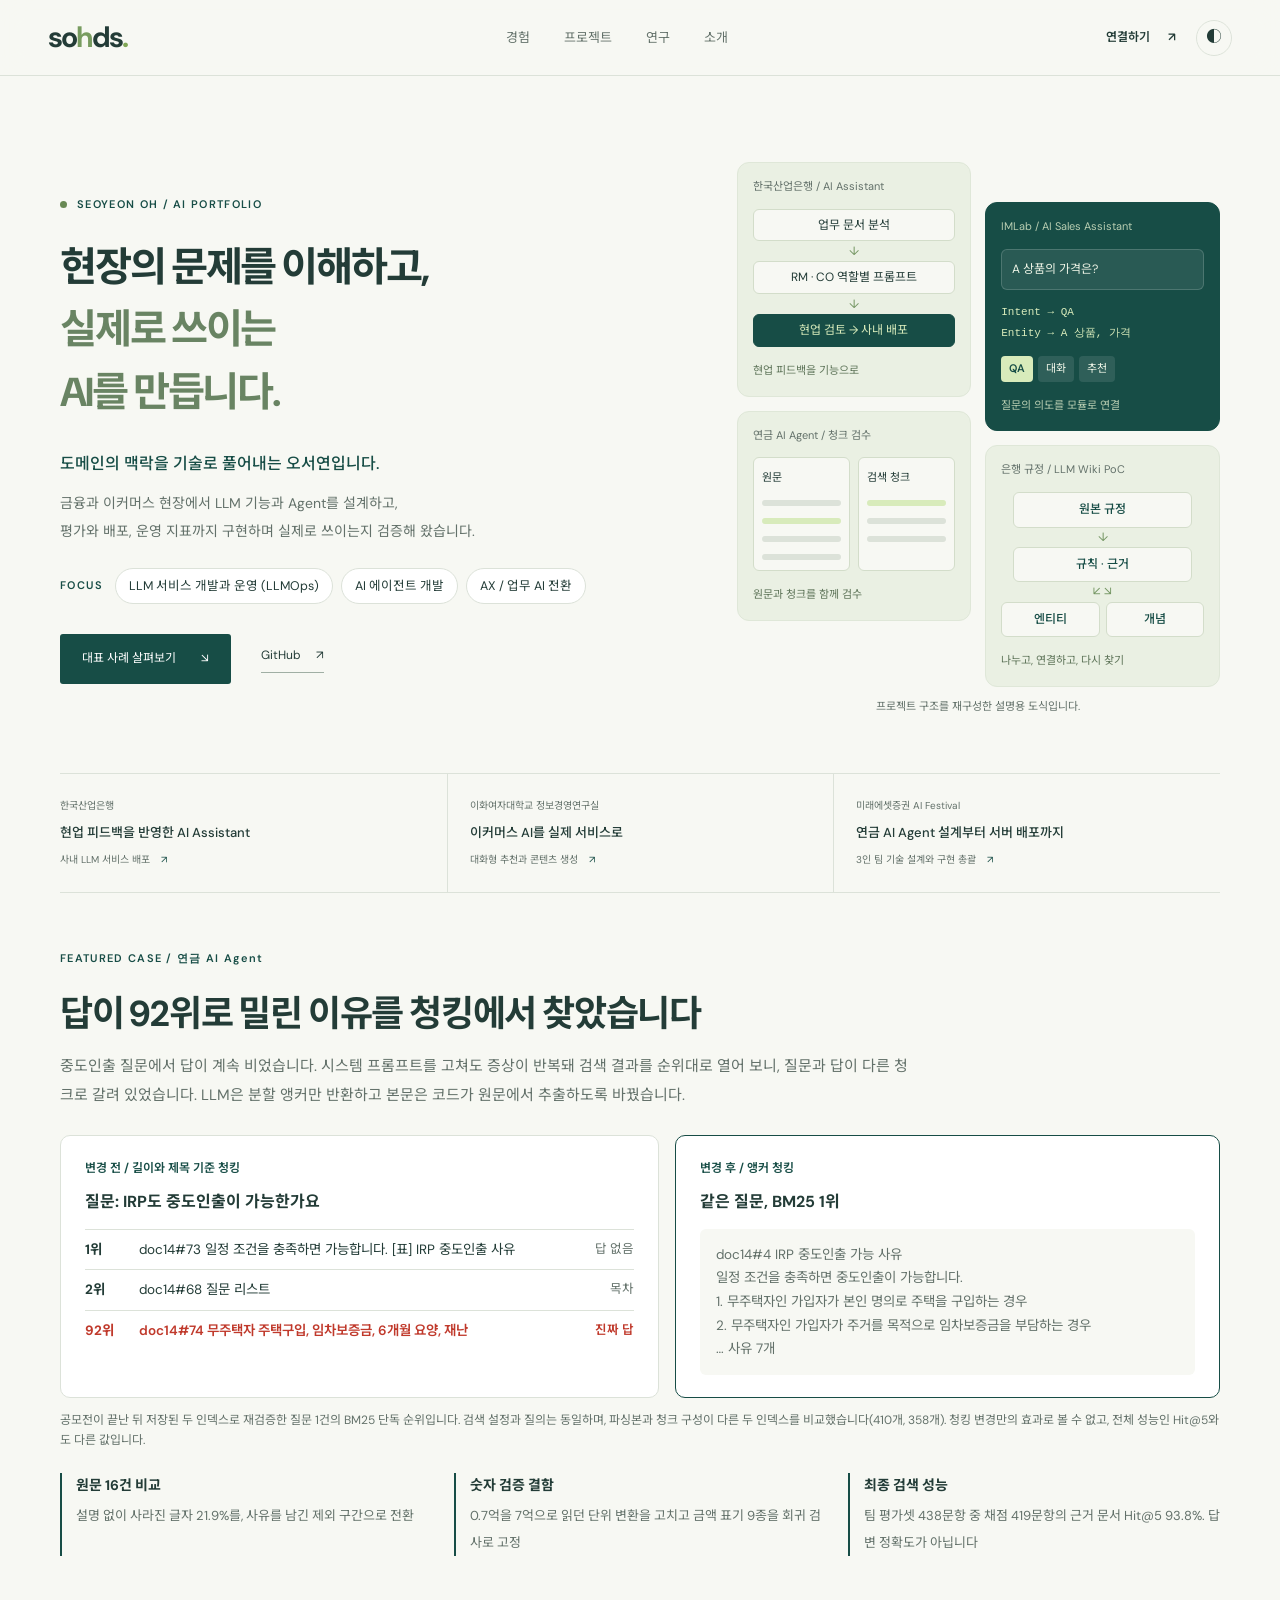
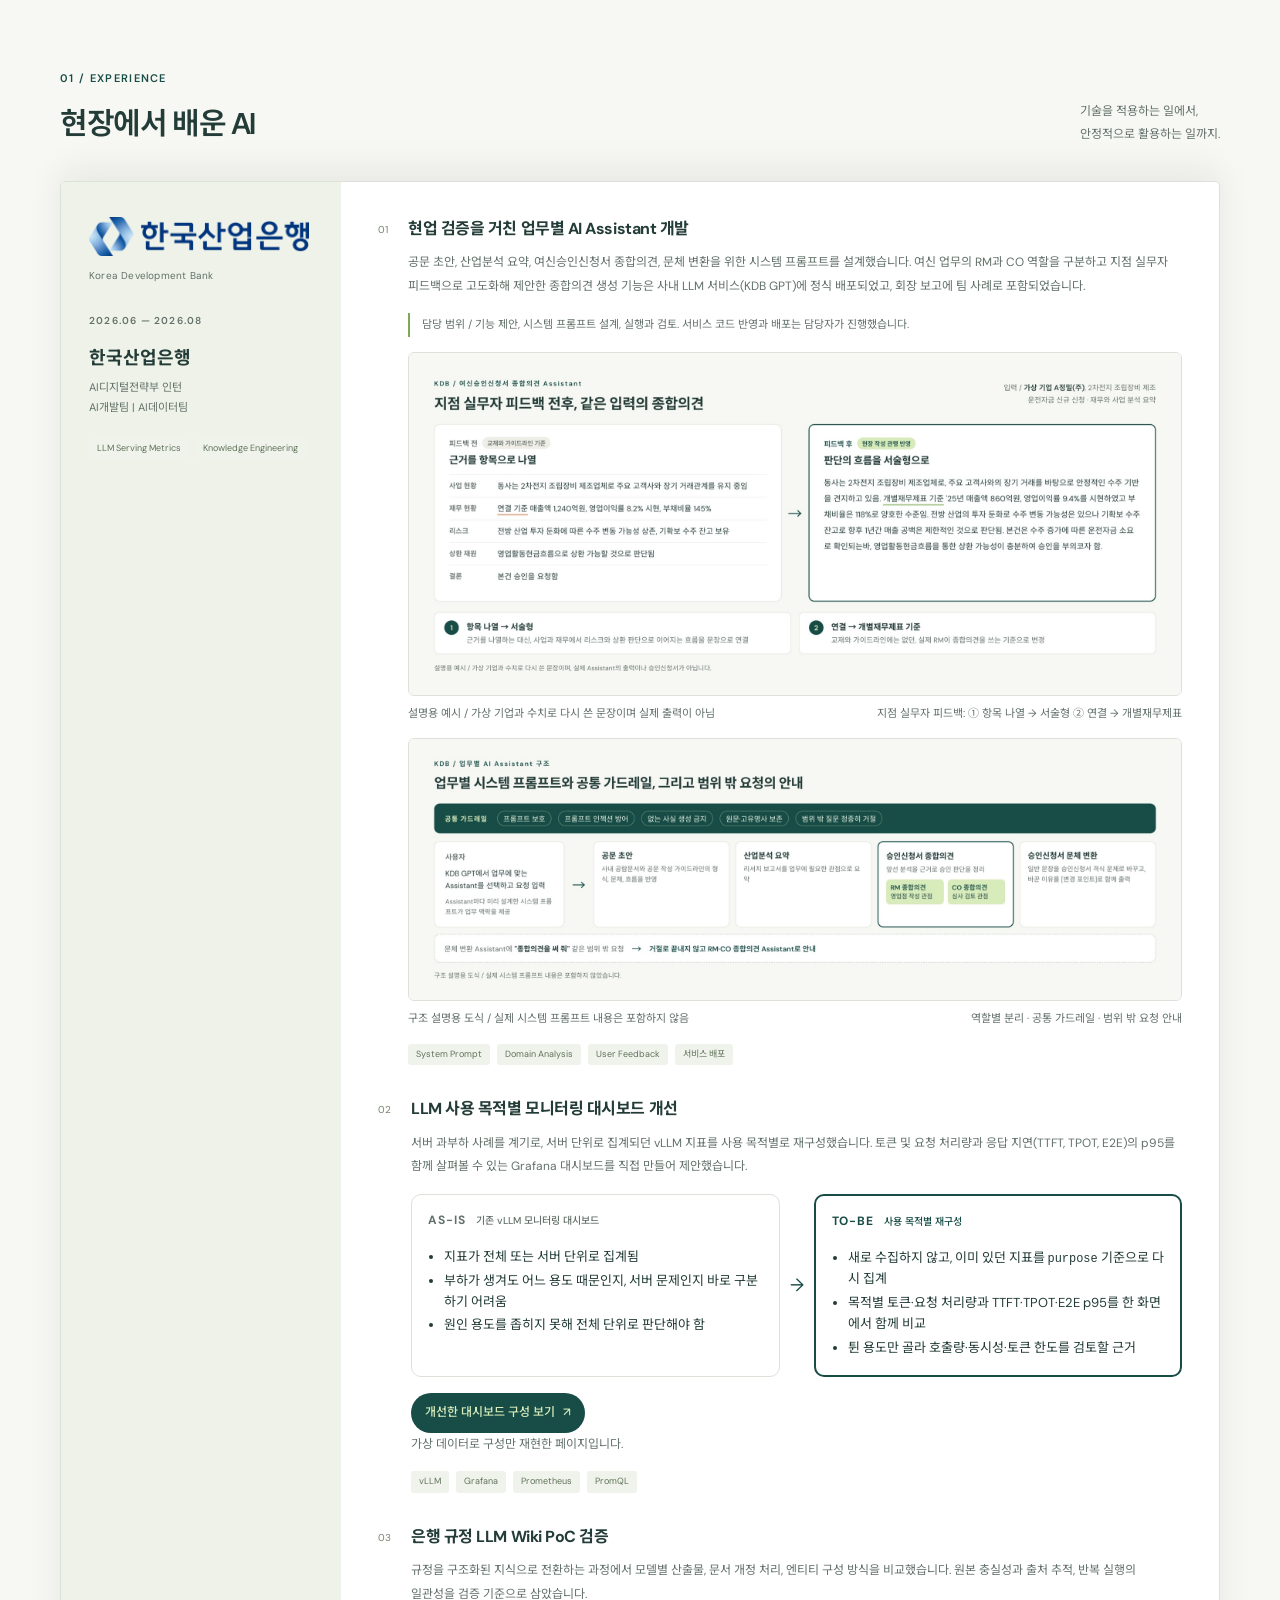
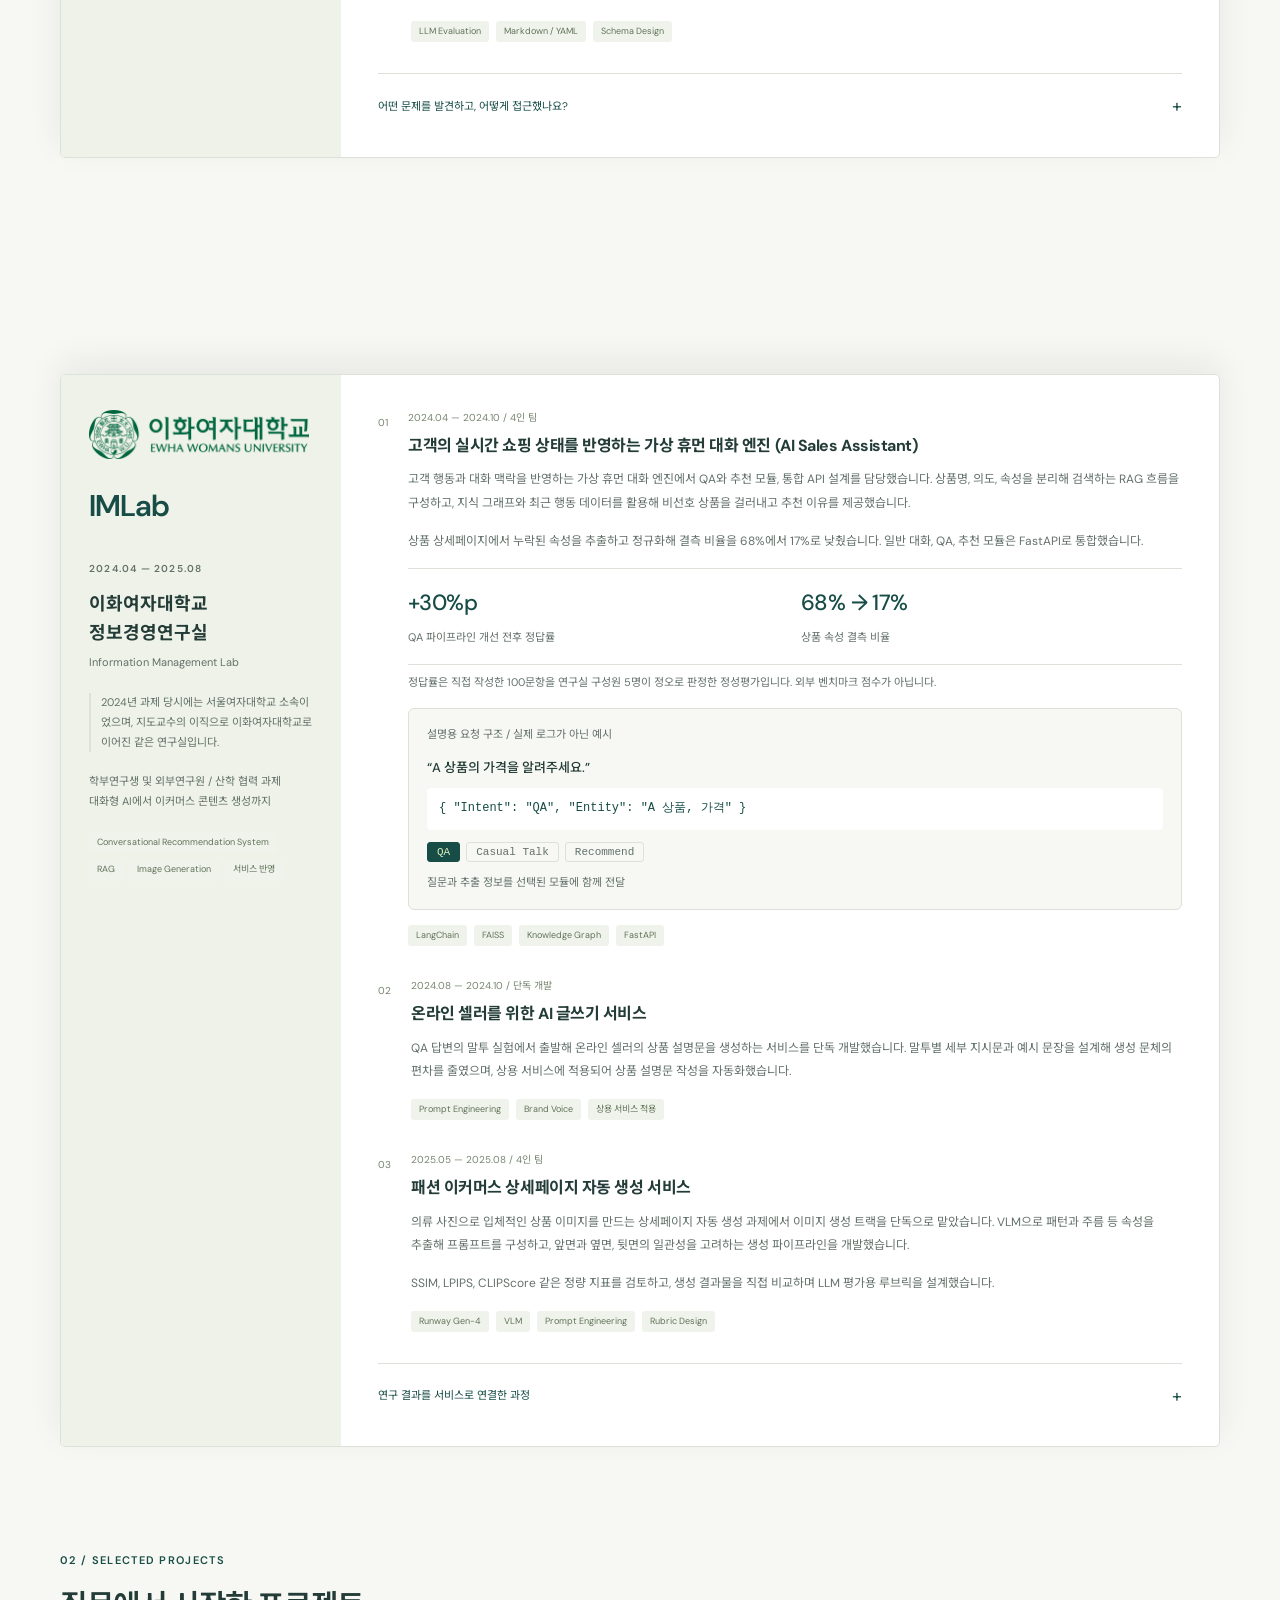
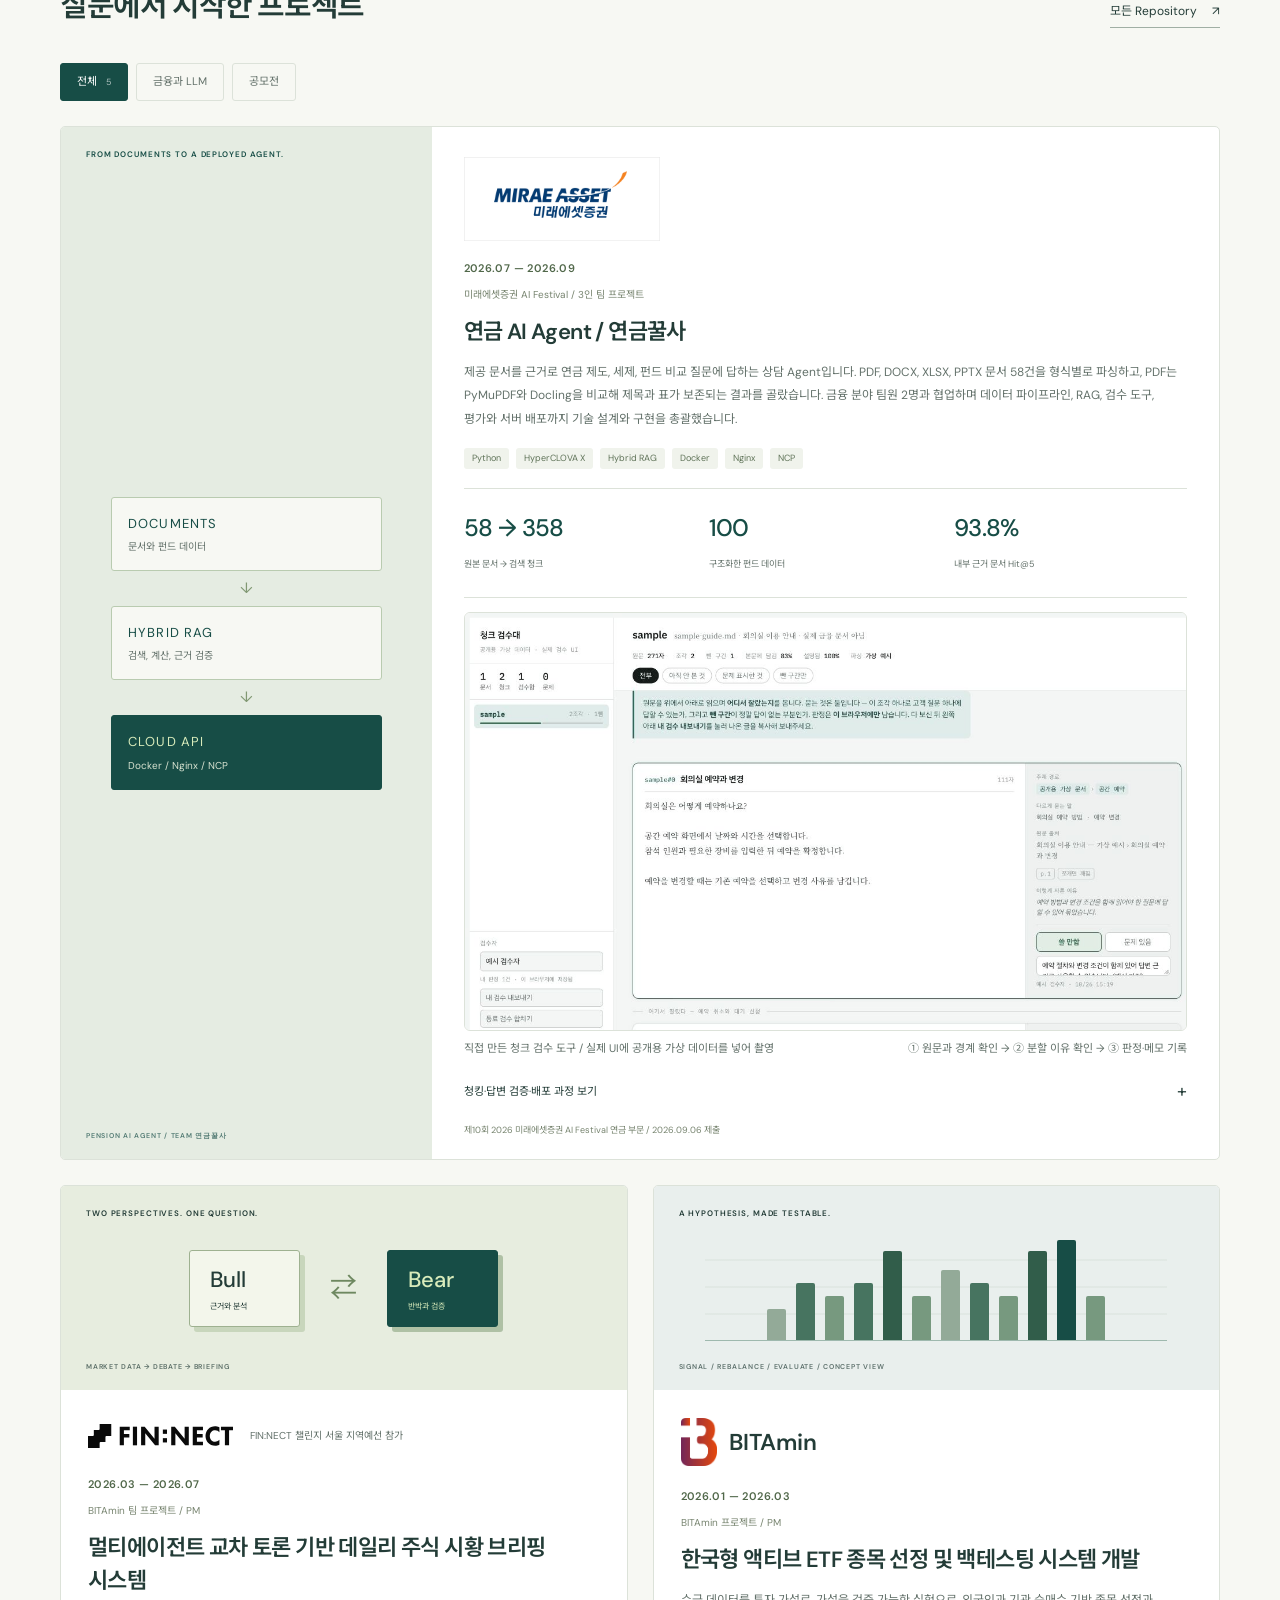
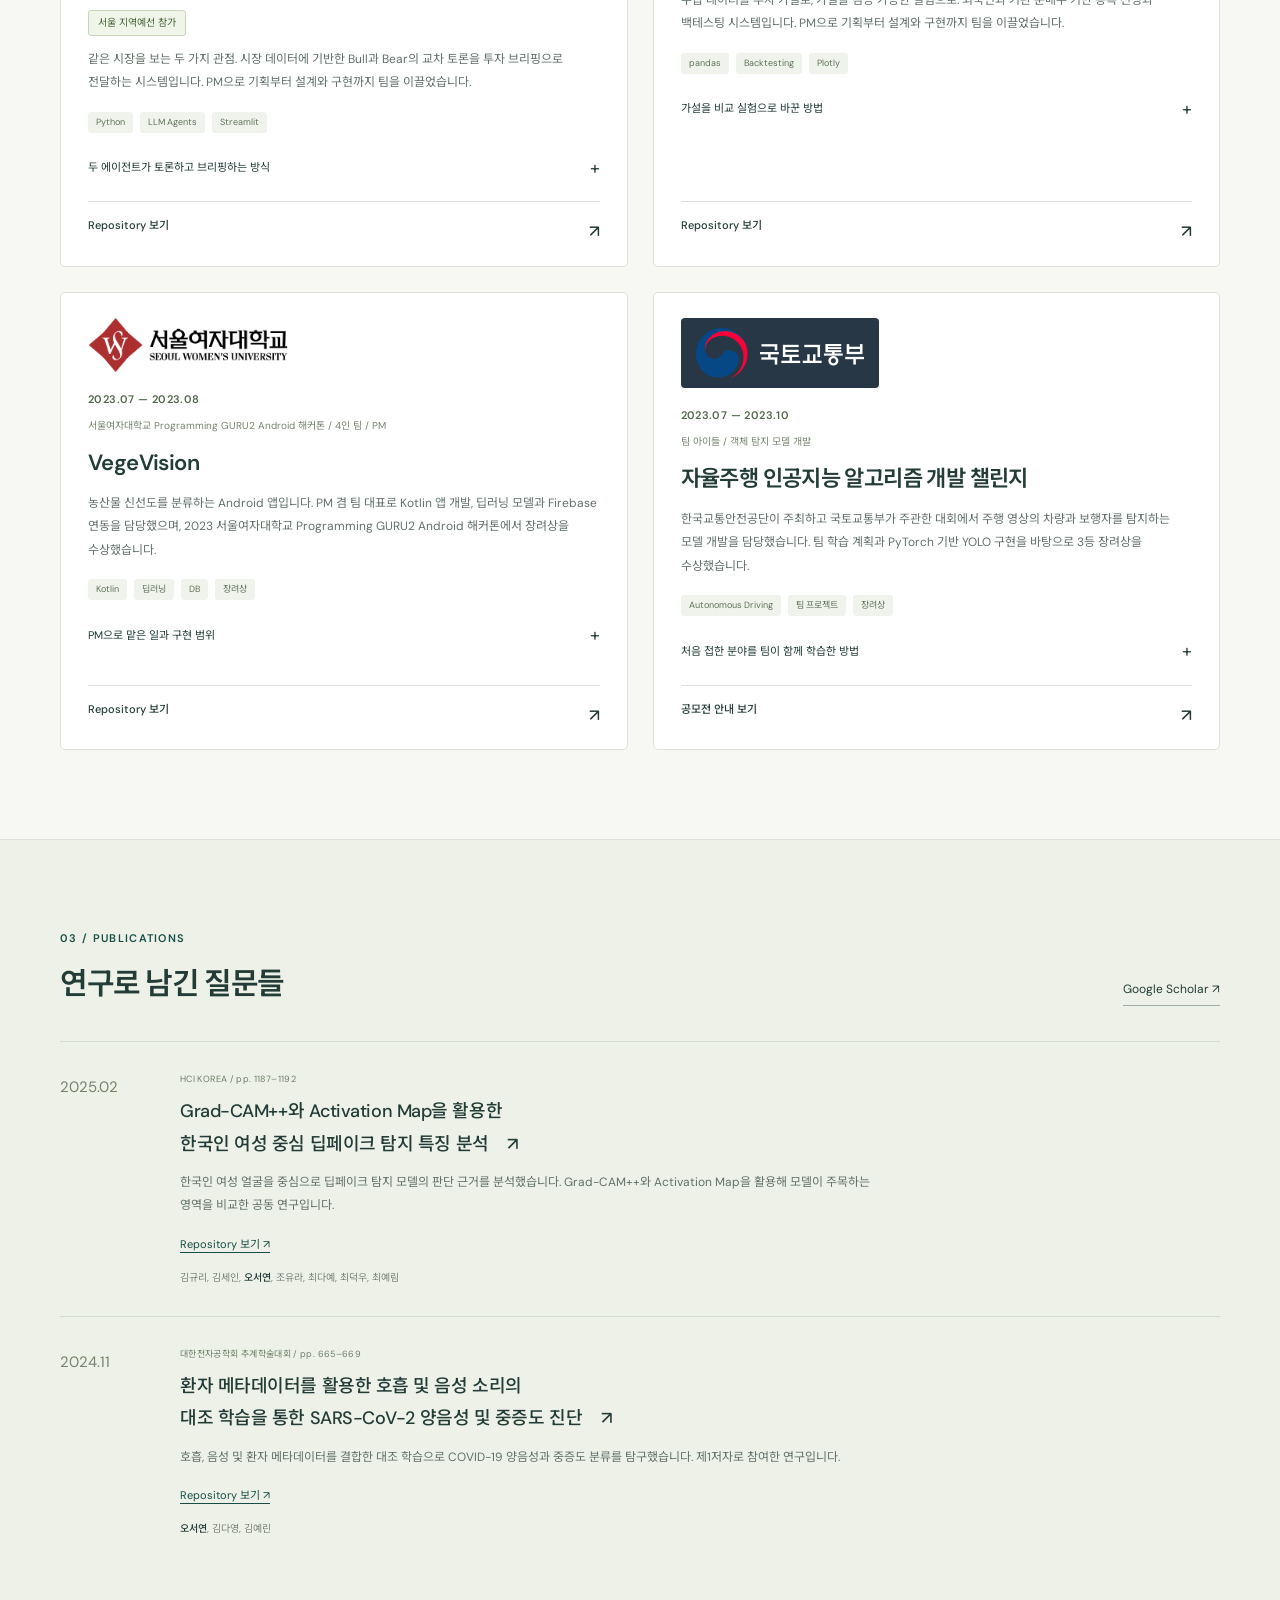
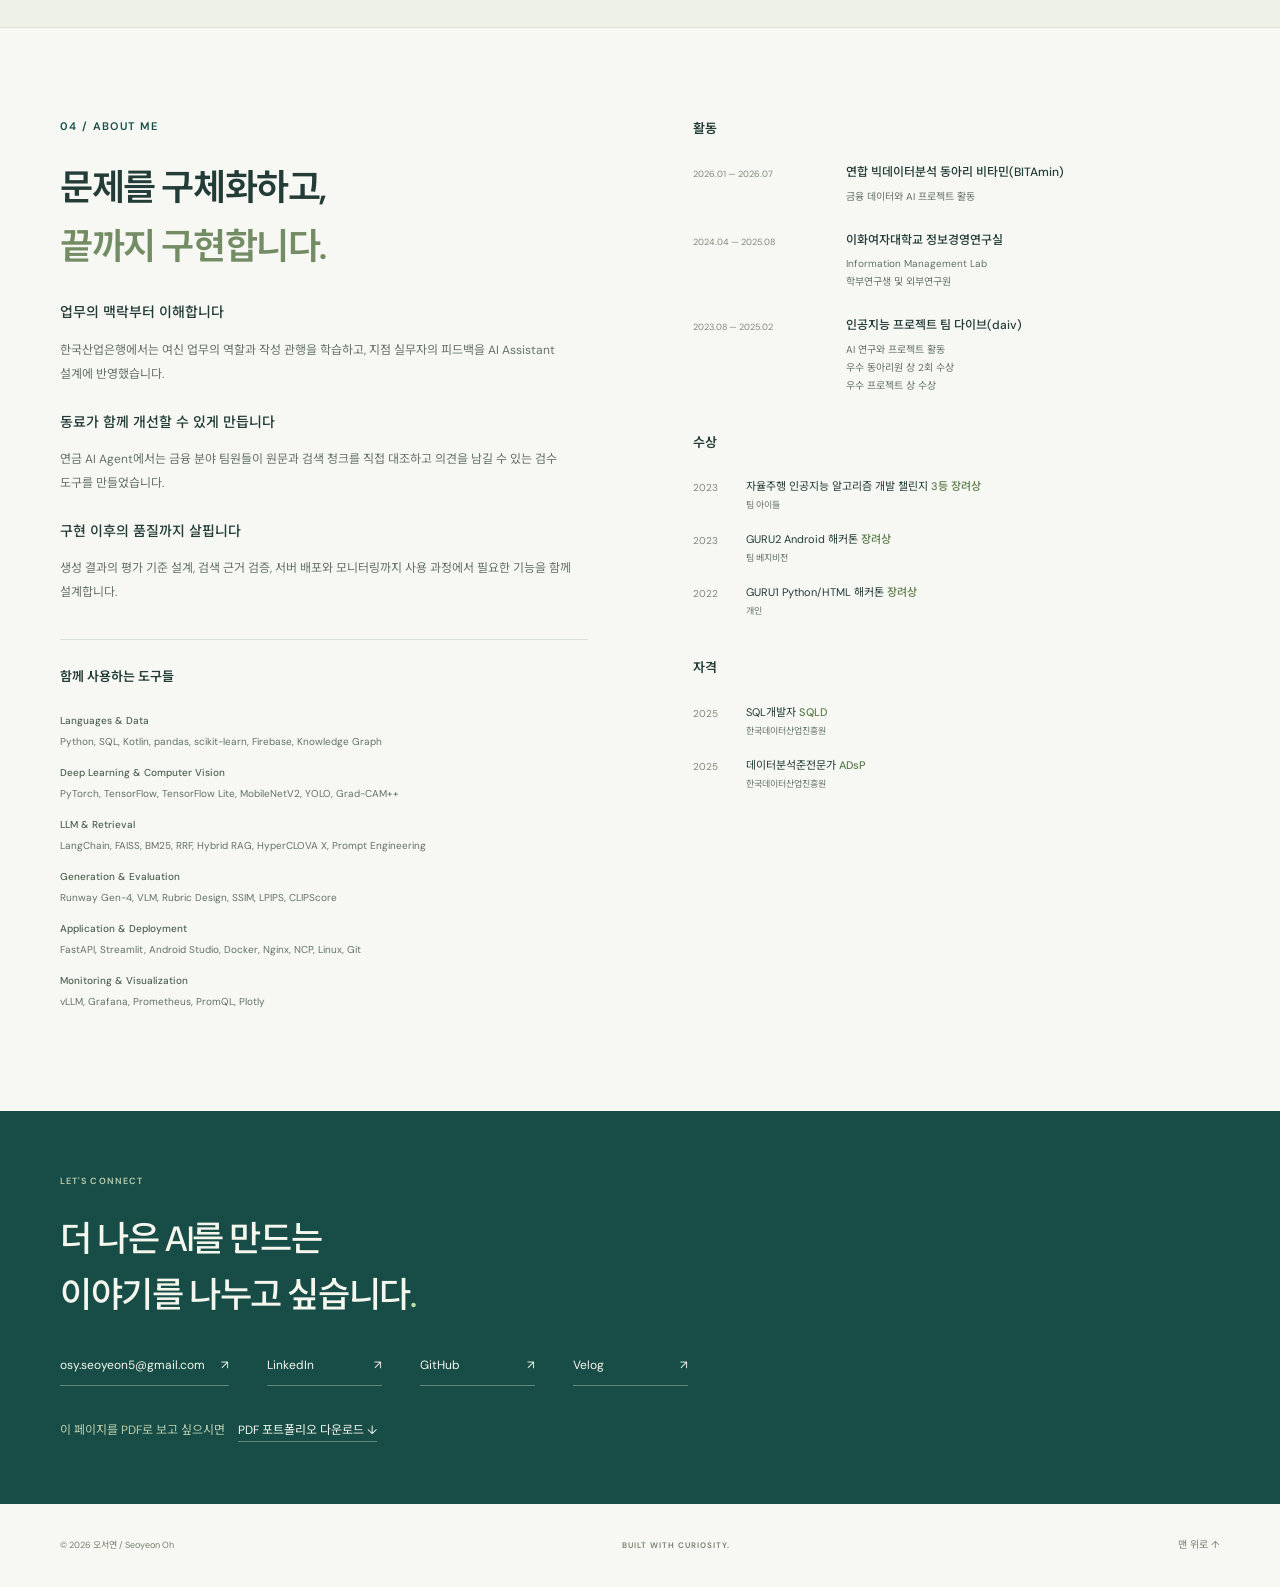
==== commit 799d94dc: "Show KDB dashboard work as AS-IS/TO-BE comparison and link to the live demo page" ====
--- a/index.html
+++ b/index.html
@@ -12,7 +12,7 @@
   <meta property="og:url" content="https://sohds.github.io/">
   <link rel="canonical" href="https://sohds.github.io/">
   <link rel="icon" type="image/svg+xml" href="assets/favicon.svg?v=20260910-2">
-  <link rel="stylesheet" href="style.css?v=20261108-4">
+  <link rel="stylesheet" href="style.css?v=20261108-5">
   <script>let savedTheme;try{savedTheme=localStorage.getItem('sohds-theme')}catch{}document.documentElement.dataset.theme=savedTheme||(matchMedia('(prefers-color-scheme: dark)').matches?'dark':'light');</script>
   <script src="script.js?v=20261031-2" defer></script>
   <title>오서연 / Seoyeon Oh | AI Portfolio</title>
@@ -71,7 +71,7 @@
       <div class="experience-aside"><div class="organization-brand"><img src="assets/korea-development-bank.png" alt="한국산업은행" width="220" height="40"><span>Korea Development Bank</span></div><p class="mono">2026.06 — 2026.08</p><h3>한국산업은행</h3><p>AI디지털전략부 인턴<br>AI개발팀 | AI데이터팀</p><div class="tags"><span>LLM Serving Metrics</span><span>Knowledge Engineering</span></div></div>
       <div class="experience-body">
         <div class="work-item"><span class="work-number">01</span><div><h4>현업 검증을 거친 업무별 AI Assistant 개발</h4><p>공문 초안, 산업분석 요약, 여신승인신청서 종합의견, 문체 변환을 위한 시스템 프롬프트를 설계했습니다. 여신 업무의 RM과 CO 역할을 구분하고 지점 실무자 피드백으로 고도화해 제안한 종합의견 생성 기능은 사내 LLM 서비스(KDB GPT)에 정식 배포되었고, 회장 보고에 팀 사례로 포함되었습니다.</p><p class="work-note">담당 범위 / 기능 제안, 시스템 프롬프트 설계, 실행과 검토. 서비스 코드 반영과 배포는 담당자가 진행했습니다.</p><figure class="review-capture dash-capture"><a href="assets/kdb-opinion-feedback-example.jpg" target="_blank" rel="noopener noreferrer" aria-label="종합의견 피드백 전후 예시 크게 보기"><img src="assets/kdb-opinion-feedback-example.jpg" alt="가상 기업의 같은 입력으로 쓴 종합의견 예시. 피드백 전에는 근거를 항목으로 나열하고 연결재무제표 기준으로, 피드백 후에는 서술형으로 이어 쓰고 개별재무제표 기준으로 작성." width="2000" height="886" loading="lazy"></a><figcaption><span>설명용 예시 / 가상 기업과 수치로 다시 쓴 문장이며 실제 출력이 아님</span><span>지점 실무자 피드백: ① 항목 나열 → 서술형 ② 연결 → 개별재무제표</span></figcaption></figure><figure class="review-capture dash-capture"><a href="assets/kdb-assistant-structure.jpg" target="_blank" rel="noopener noreferrer" aria-label="업무별 Assistant 구조도 크게 보기"><img src="assets/kdb-assistant-structure.jpg" alt="공통 가드레일 아래 공문 초안, 산업분석 요약, 승인신청서 종합의견(RM과 CO로 분리), 문체 변환 Assistant가 있고, 범위 밖 요청은 적합한 Assistant로 안내하는 구조." width="2000" height="676" loading="lazy"></a><figcaption><span>구조 설명용 도식 / 실제 시스템 프롬프트 내용은 포함하지 않음</span><span>역할별 분리 · 공통 가드레일 · 범위 밖 요청 안내</span></figcaption></figure><div class="tags"><span>System Prompt</span><span>Domain Analysis</span><span>User Feedback</span><span>서비스 배포</span></div></div></div>
-        <div class="work-item"><span class="work-number">02</span><div><h4>LLM 사용 목적별 모니터링 대시보드 개선</h4><p>서버 과부하 사례를 계기로, 서버 단위로 집계되던 vLLM 지표를 사용 목적별로 재구성했습니다. 토큰 및 요청 처리량과 응답 지연(TTFT, TPOT, E2E)의 p95를 함께 살펴볼 수 있는 Grafana 대시보드를 직접 만들어 제안했습니다.</p><figure class="review-capture dash-capture"><a href="assets/vllm-dashboard-public.jpg" target="_blank" rel="noopener noreferrer" aria-label="모니터링 대시보드 재구성 화면 크게 보기"><img src="assets/vllm-dashboard-public.jpg" alt="사용 목적별 토큰 사용량, 서버 부하, 목적별 TTFT·TPOT·E2E p95와 처리량, 대기 시간 p95를 보여주는 대시보드. 과부하 구간에서 한 목적의 지연만 튀는 모습. 가상 데이터." width="2000" height="1077" loading="lazy"></a><figcaption><span>재구성 화면 / 직접 만든 대시보드 구성을 가상 데이터로 다시 그림</span><span>① 사용 목적별로 분리 → ② 평균 대신 p95 → ③ 과부하 때 튄 목적 확인</span></figcaption><a class="demo-link" href="demo/vllm-dashboard/">실시간으로 움직이는 데모 보기 <span aria-hidden="true">↗</span></a></figure><div class="tags"><span>vLLM</span><span>Grafana</span><span>Prometheus</span><span>PromQL</span></div></div></div>
+        <div class="work-item"><span class="work-number">02</span><div><h4>LLM 사용 목적별 모니터링 대시보드 개선</h4><p>서버 과부하 사례를 계기로, 서버 단위로 집계되던 vLLM 지표를 사용 목적별로 재구성했습니다. 토큰 및 요청 처리량과 응답 지연(TTFT, TPOT, E2E)의 p95를 함께 살펴볼 수 있는 Grafana 대시보드를 직접 만들어 제안했습니다.</p><div class="ab" aria-label="대시보드 개선 전후 비교"><div class="ab-card"><p class="ab-label">AS-IS <small>기존 vLLM 모니터링 대시보드</small></p><ul><li>지표가 전체 또는 서버 단위로 집계됨</li><li>부하가 생겨도 어느 용도 때문인지, 서버 문제인지 바로 구분하기 어려움</li><li>원인 용도를 좁히지 못해 전체 단위로 판단해야 함</li></ul></div><span class="ab-arrow" aria-hidden="true">→</span><div class="ab-card is-to"><p class="ab-label">TO-BE <small>사용 목적별 재구성</small></p><ul><li>새로 수집하지 않고, 이미 있던 지표를 <code>purpose</code> 기준으로 다시 집계</li><li>목적별 토큰·요청 처리량과 TTFT·TPOT·E2E p95를 한 화면에서 함께 비교</li><li>튄 용도만 골라 호출량·동시성·토큰 한도를 검토할 근거</li></ul></div></div><a class="demo-link" href="demo/vllm-dashboard/">개선한 대시보드 구성 보기 <span aria-hidden="true">↗</span></a><p class="ab-note">가상 데이터로 구성만 재현한 페이지입니다.</p><div class="tags"><span>vLLM</span><span>Grafana</span><span>Prometheus</span><span>PromQL</span></div></div></div>
         <div class="work-item"><span class="work-number">03</span><div><h4>은행 규정 LLM Wiki PoC 검증</h4><p>규정을 구조화된 지식으로 전환하는 과정에서 모델별 산출물, 문서 개정 처리, 엔티티 구성 방식을 비교했습니다. 원본 충실성과 출처 추적, 반복 실행의 일관성을 검증 기준으로 삼았습니다.</p><div class="tags"><span>LLM Evaluation</span><span>Markdown / YAML</span><span>Schema Design</span></div></div></div>
         <details class="case-study"><summary>어떤 문제를 발견하고, 어떻게 접근했나요? <span aria-hidden="true">+</span></summary><div class="case-content"><h5>문서 분석에서 역할별 업무 설계로</h5><p>참고 문서에서 여신승인신청서의 종합의견 생성 과제를 발굴하고, 여신 교재 6권과 작성 가이드라인을 학습했습니다. RM과 CO의 관점 차이를 반영해 역할별 Assistant를 설계했으며, 원문 보존, 범위 제한, 적합한 Assistant 안내를 프롬프트에 반영했습니다.</p><h5>완성도를 높인 것은 현업 피드백</h5><p>테스트케이스로 프롬프트를 조정한 뒤 지점 실무자의 검토를 받았습니다. 문서상 작성 방식과 현장 관행의 차이를 확인하고, 서술 형식과 재무제표 기준에 대한 의견을 반영해 최종본을 개선했습니다.</p><h5>운영 지표를 읽는 기준</h5><p>Counter와 Gauge의 특성에 맞춰 집계를 구분하고, 평균에 가려지는 느린 요청을 보기 위해 지연의 p95를 시각화했습니다. 트래픽 증가와 사용자 체감 성능을 함께 확인하는 운영 관점을 정리했습니다.</p><h5>모델 성능과 지식 구조를 함께 검증</h5><p>같은 샘플로 모델 4개의 필수 섹션 누락, 깨진 링크, 원본에 없는 내용 생성을 비교했습니다. 결함이 없던 모델로 만든 규칙 9개는 원문 줄 번호와 모두 일치했습니다. 개정 실험에서는 규칙 ID 재사용과 삭제된 예외의 이력 추적 문제를 확인했습니다.</p><h5>단일 실험의 결론을 확장 실험으로 확인</h5><p>직급 중심과 업무 중심의 엔티티 구성을 5개 업무 영역에 걸쳐 비교했습니다. 업무 중심 구조의 장점은 세분화 기준이 명확할 때 유지된다는 조건을 도출하고, 형식 검증과 의미 검증을 분리하는 방안을 제안했습니다.</p><p class="case-note">LLM Wiki 내용은 인턴 개인 PoC의 실험, 비교 결과입니다. 구조는 팀 추진 방향으로 채택되었으나 이후 도입은 보류되었으며, 정량적 성능 개선 수치는 주장하지 않습니다.</p></div></details>
       </div>
--- a/style.css
+++ b/style.css
@@ -87,3 +87,4 @@
 .dash-capture{margin:14px 0 16px}
 .demo-link{display:inline-flex;align-items:center;gap:8px;margin-top:12px;padding:9px 14px;border-radius:999px;background:var(--green);color:var(--lime);font-size:12px;font-weight:500;transition:transform .2s,background .2s}.demo-link:hover{transform:translateY(-2px)}.demo-link:focus-visible{outline:3px solid var(--accent);outline-offset:3px}
 .review-capture .demo-link{display:inline-flex}.review-capture .demo-link:hover{opacity:1}
+.ab{display:grid;grid-template-columns:1fr auto 1fr;gap:10px;align-items:stretch;margin:14px 0 4px}.ab-card{background:var(--white);border:1px solid var(--line);border-radius:10px;padding:14px 16px;min-width:0}.ab-card.is-to{border:2px solid var(--green)}.ab-label{margin:0 0 8px;font-size:12px;font-weight:700;letter-spacing:.08em;color:var(--muted)}.is-to .ab-label{color:var(--green)}html[data-theme="dark"] .is-to .ab-label{color:var(--accent)}html[data-theme="dark"] .ab-card.is-to{border-color:var(--accent)}.ab-label small{font-weight:500;letter-spacing:0;margin-left:6px}.ab ul{margin:0;padding-left:16px}.ab li{font-size:13px;line-height:1.6;margin:3px 0}.ab code{font-size:.92em}.ab-arrow{display:grid;place-items:center;color:var(--green);font-size:18px}.ab-note{margin:6px 0 0;font-size:11.5px;color:var(--muted)}@media(max-width:760px){.ab{grid-template-columns:1fr}.ab-arrow{transform:rotate(90deg);padding:2px 0}}
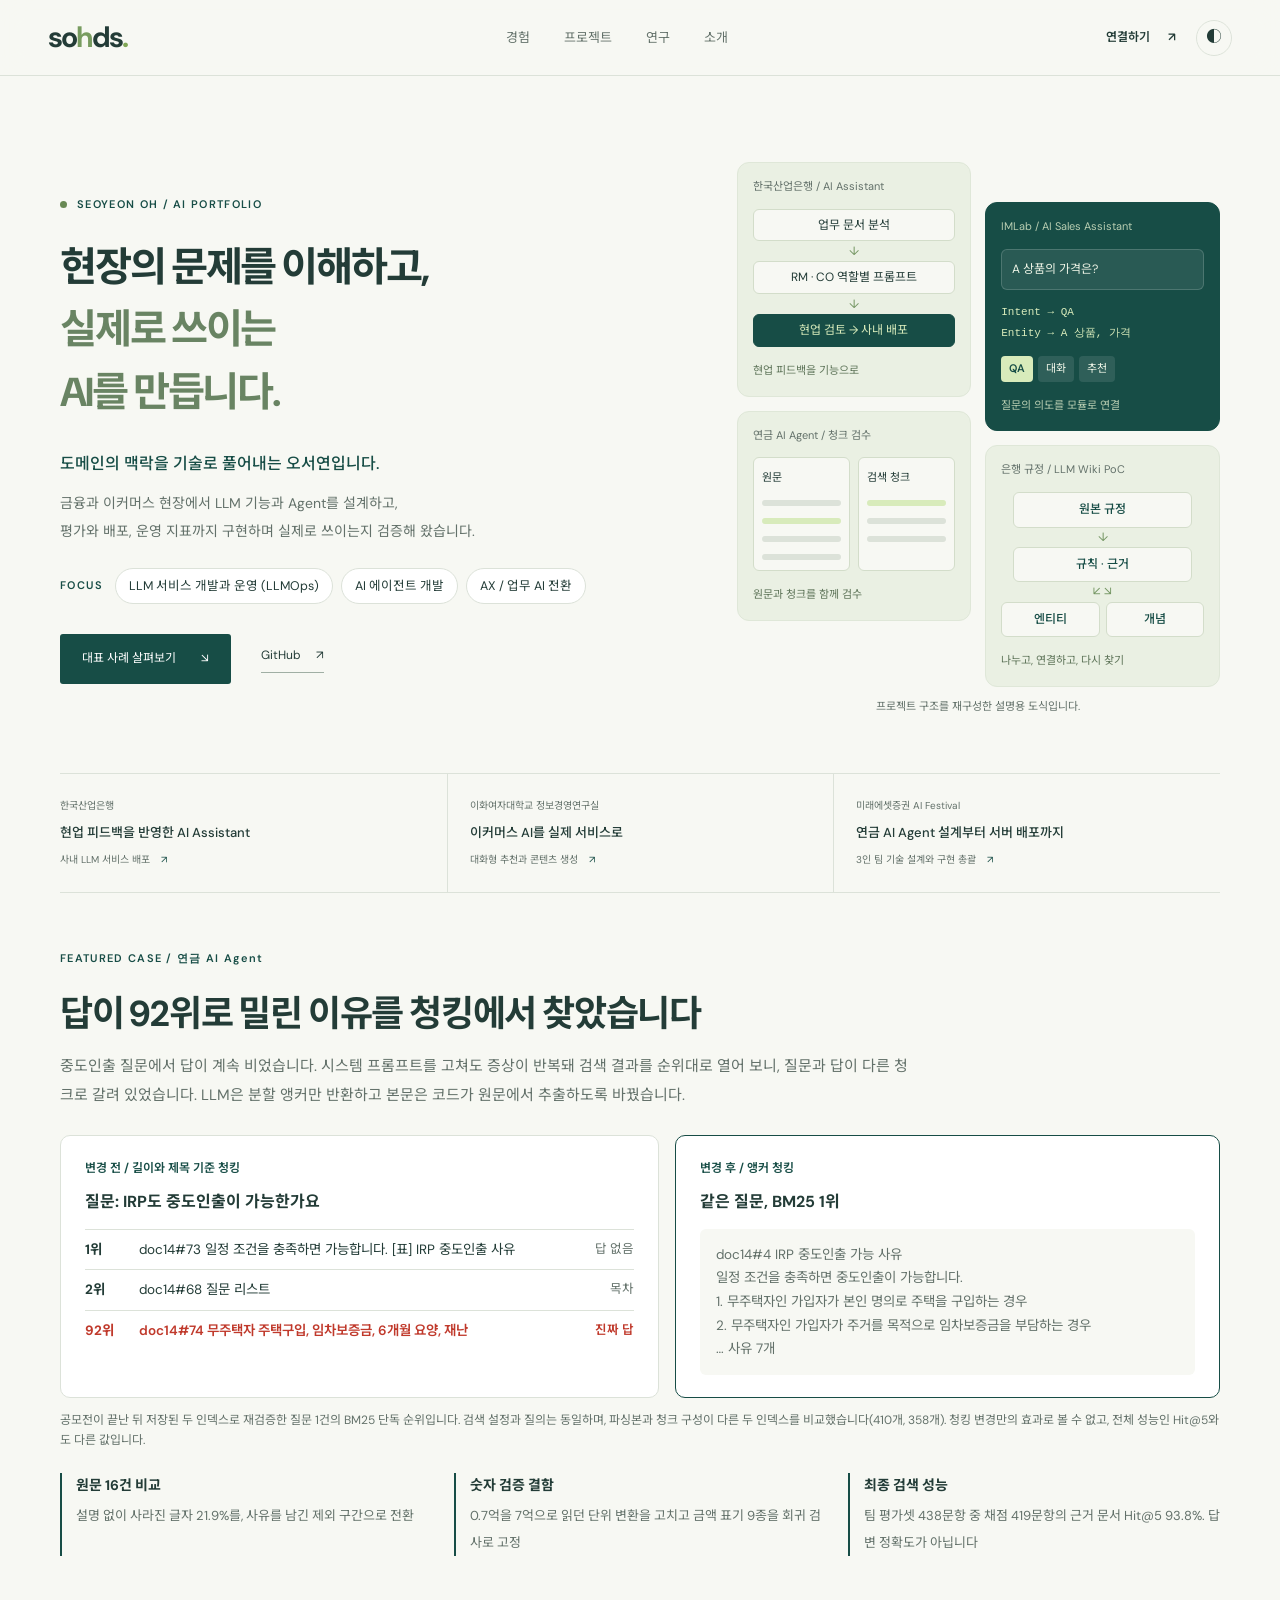
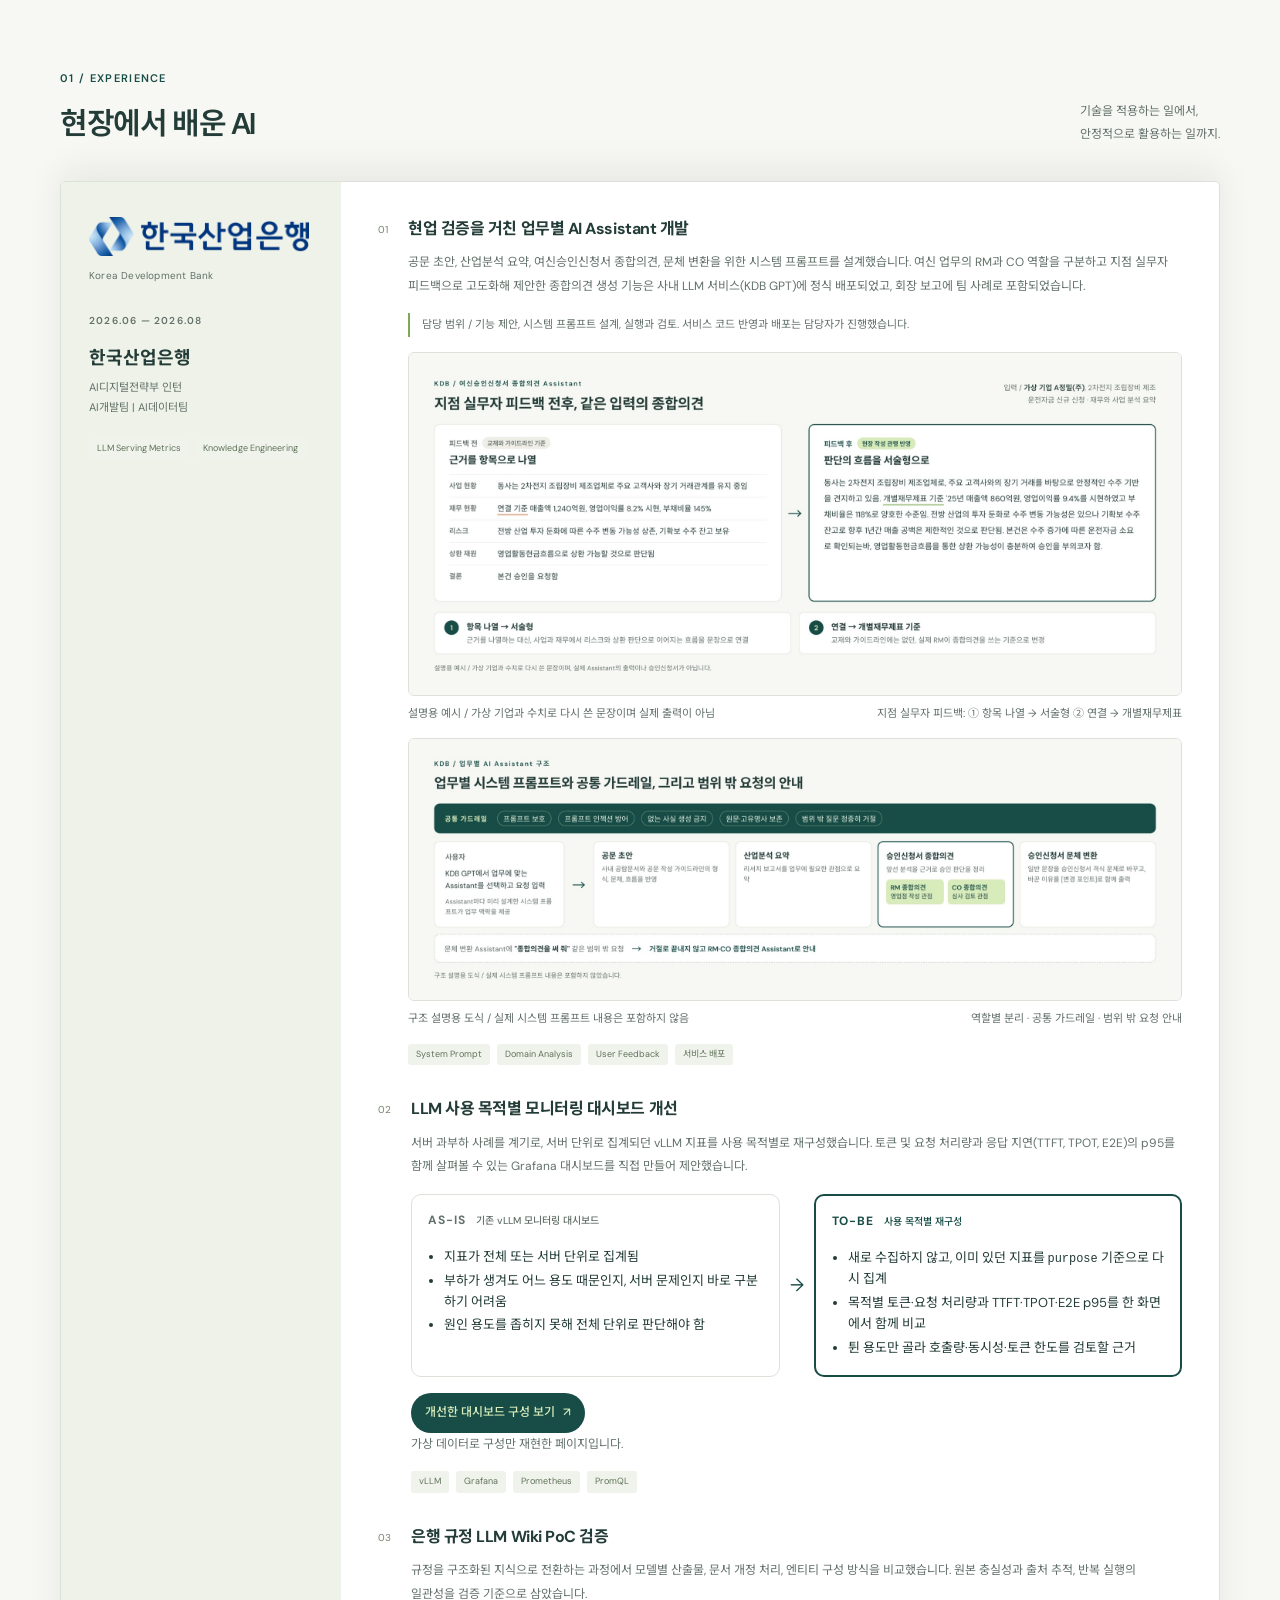
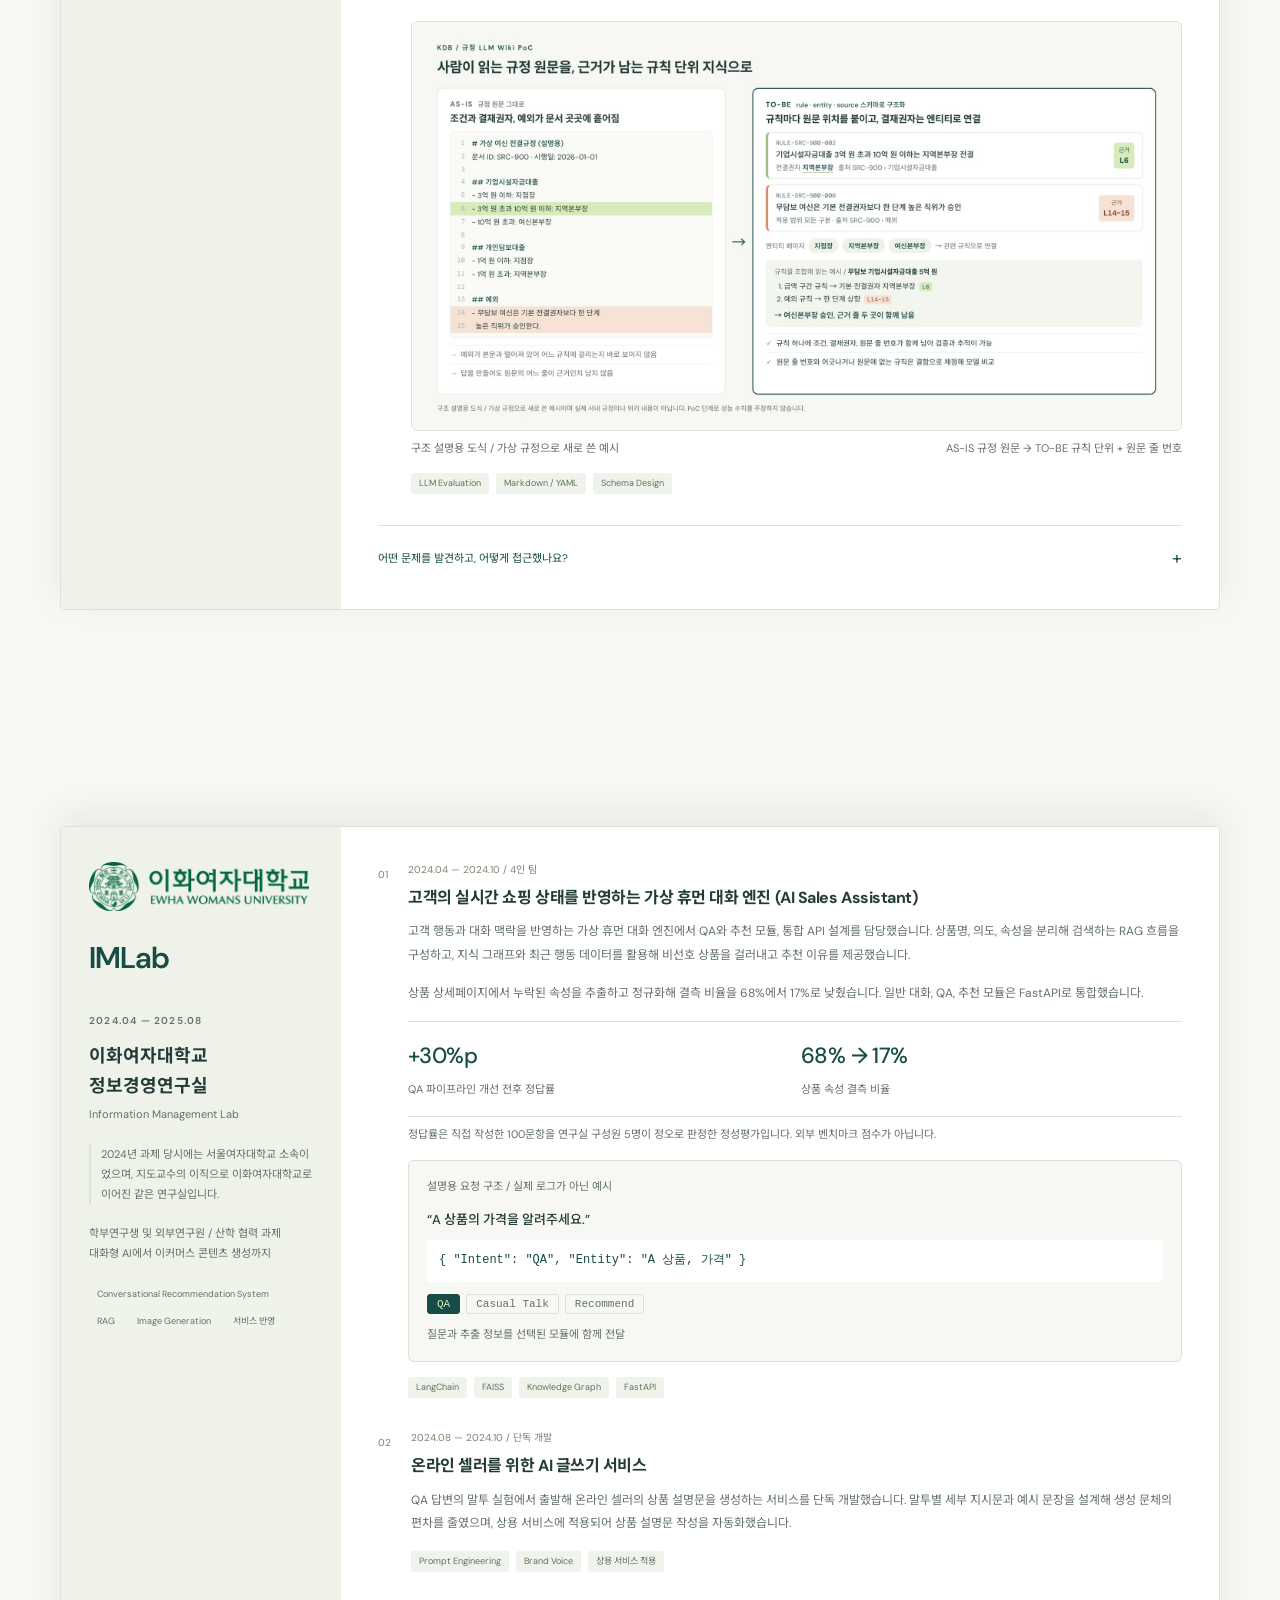
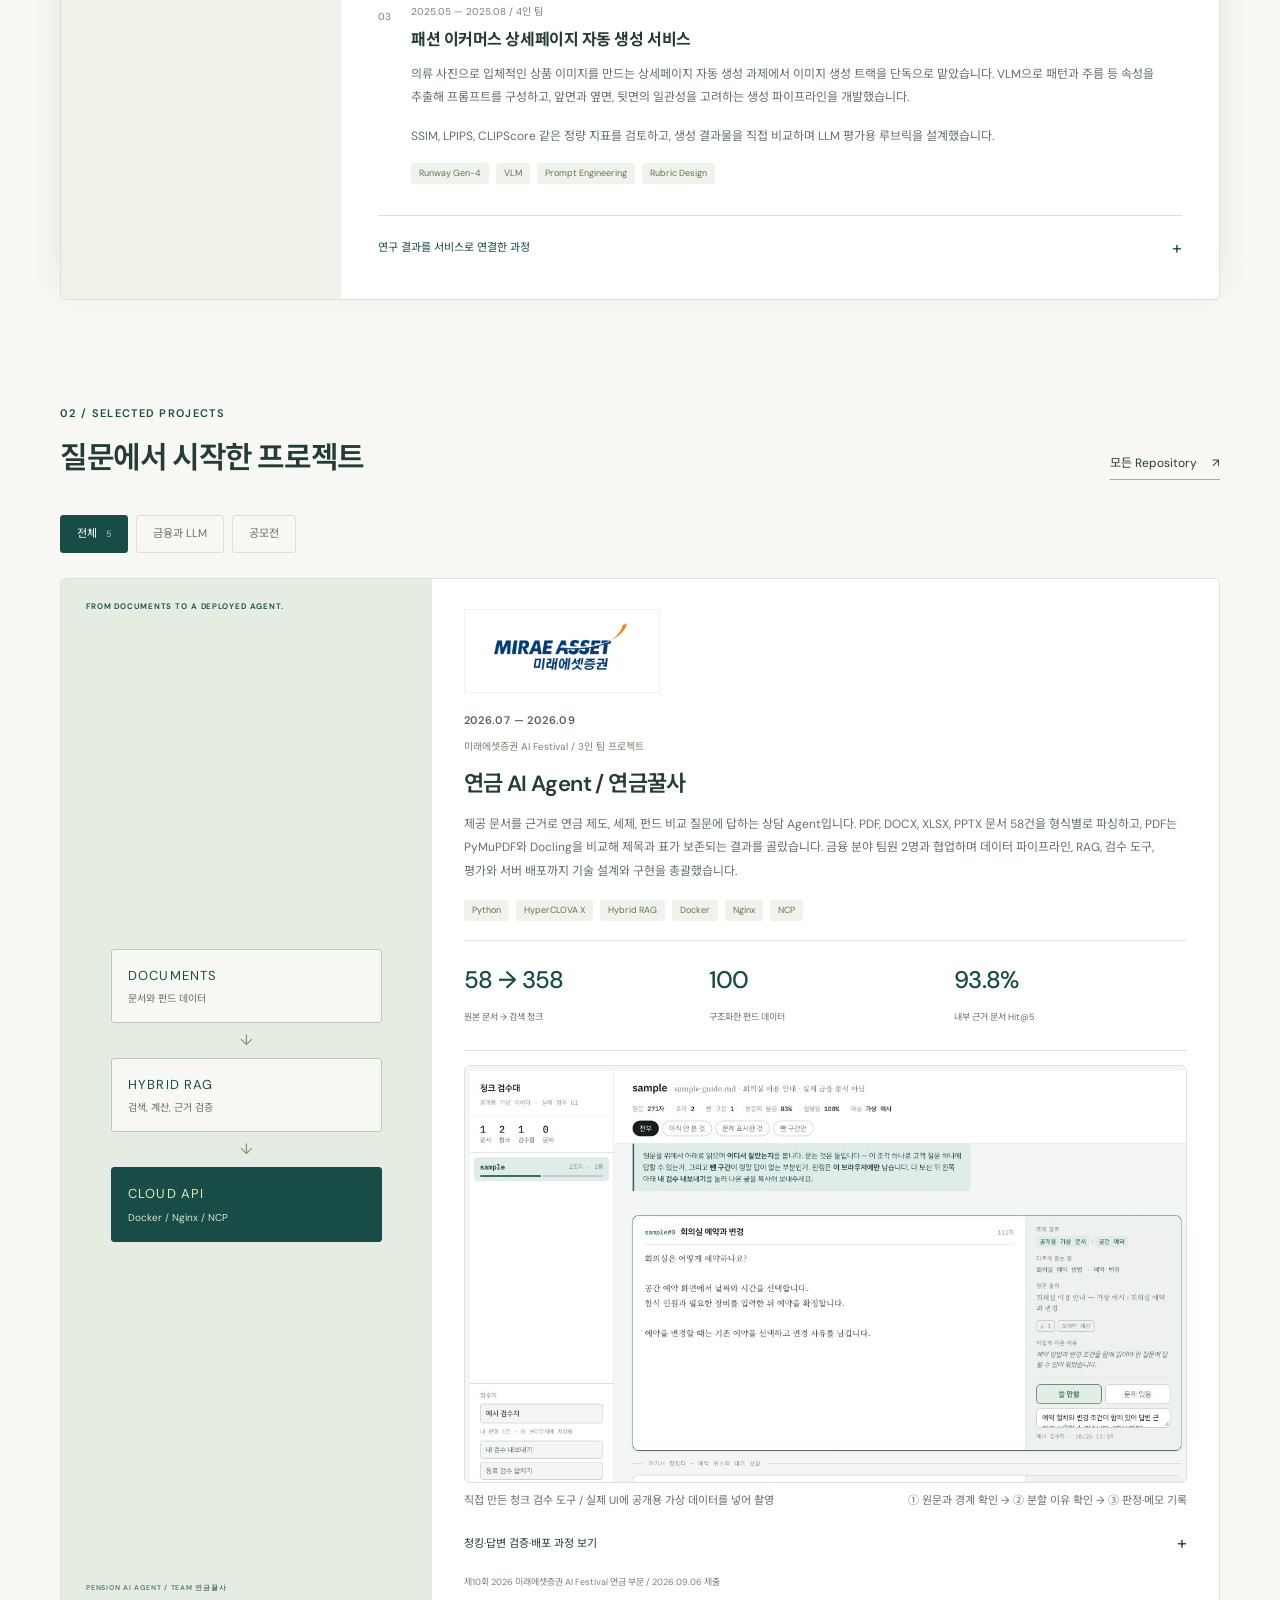
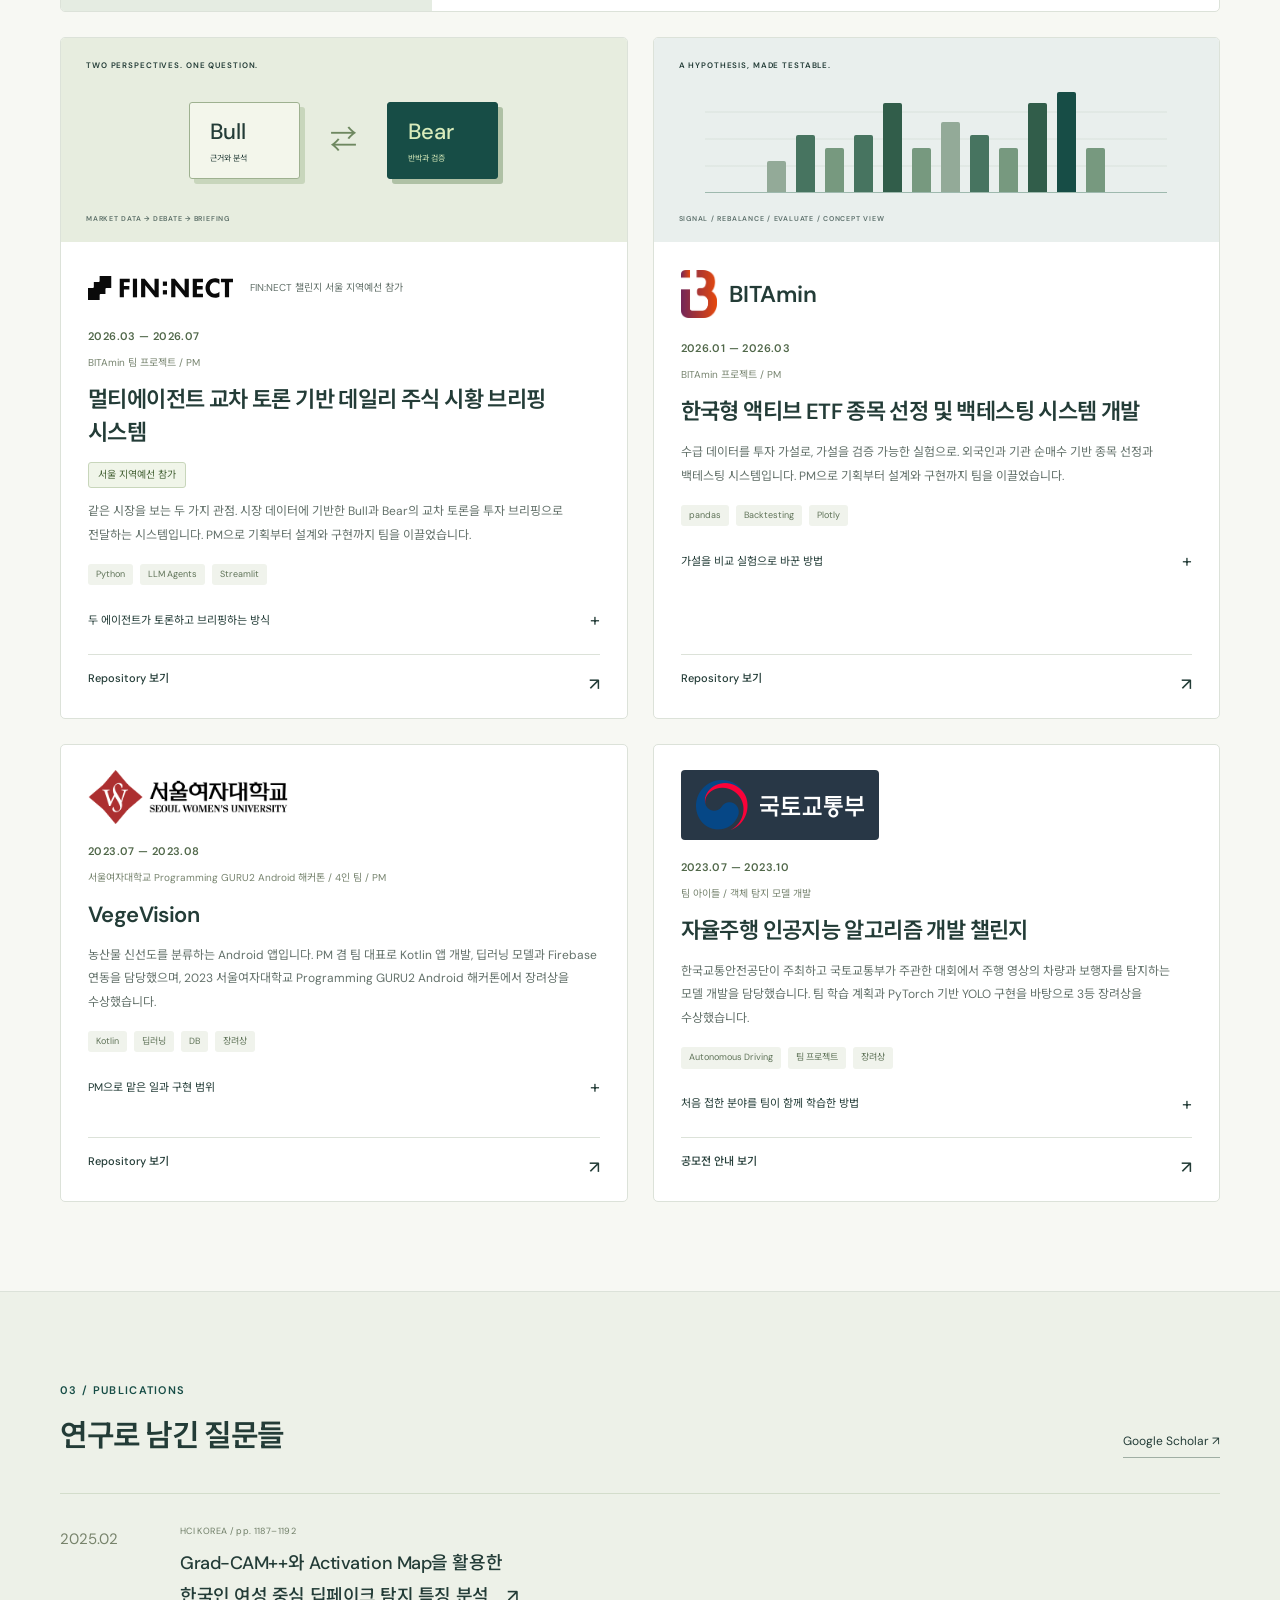
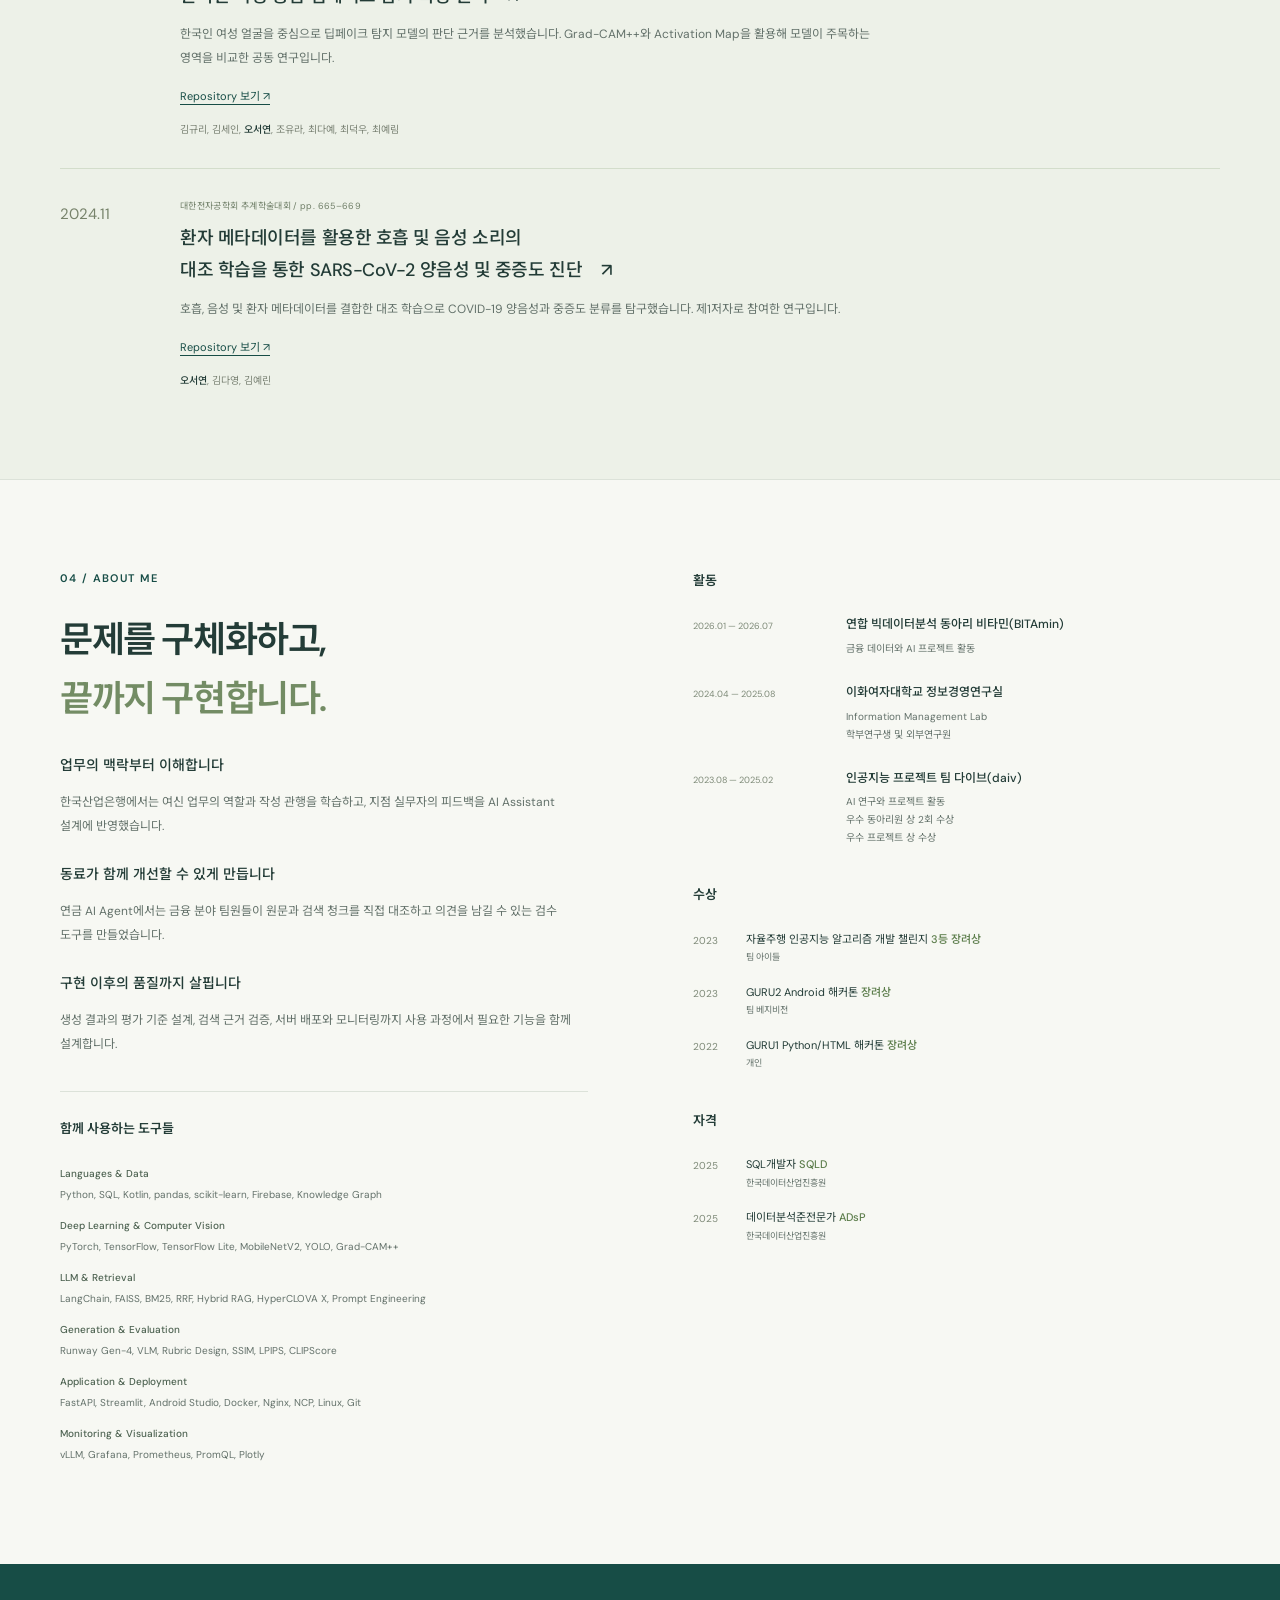
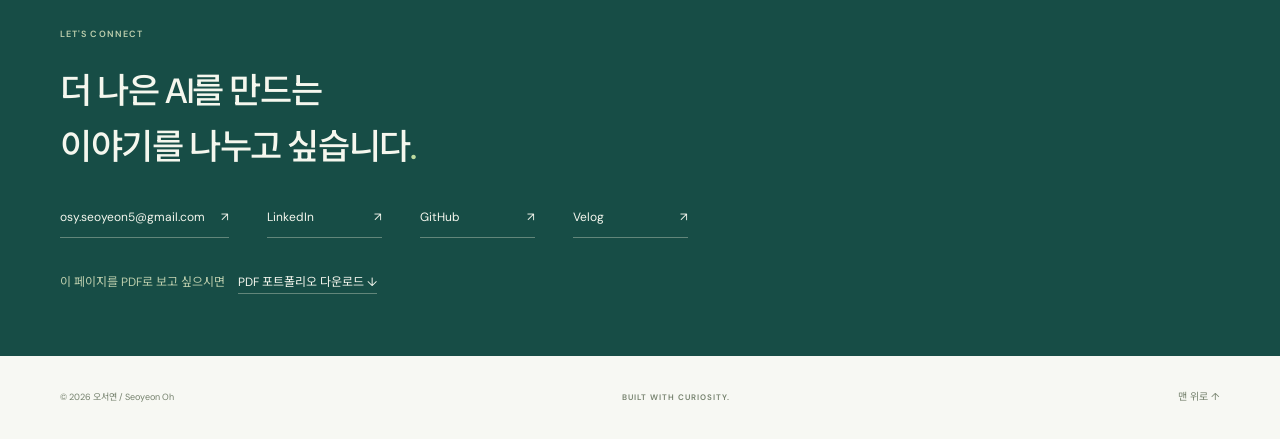
==== commit 360b8492: "Illustrate KDB LLM Wiki PoC as AS-IS regulation text vs TO-BE rule units with line citations" ====
--- a/index.html
+++ b/index.html
@@ -72,7 +72,7 @@
       <div class="experience-body">
         <div class="work-item"><span class="work-number">01</span><div><h4>현업 검증을 거친 업무별 AI Assistant 개발</h4><p>공문 초안, 산업분석 요약, 여신승인신청서 종합의견, 문체 변환을 위한 시스템 프롬프트를 설계했습니다. 여신 업무의 RM과 CO 역할을 구분하고 지점 실무자 피드백으로 고도화해 제안한 종합의견 생성 기능은 사내 LLM 서비스(KDB GPT)에 정식 배포되었고, 회장 보고에 팀 사례로 포함되었습니다.</p><p class="work-note">담당 범위 / 기능 제안, 시스템 프롬프트 설계, 실행과 검토. 서비스 코드 반영과 배포는 담당자가 진행했습니다.</p><figure class="review-capture dash-capture"><a href="assets/kdb-opinion-feedback-example.jpg" target="_blank" rel="noopener noreferrer" aria-label="종합의견 피드백 전후 예시 크게 보기"><img src="assets/kdb-opinion-feedback-example.jpg" alt="가상 기업의 같은 입력으로 쓴 종합의견 예시. 피드백 전에는 근거를 항목으로 나열하고 연결재무제표 기준으로, 피드백 후에는 서술형으로 이어 쓰고 개별재무제표 기준으로 작성." width="2000" height="886" loading="lazy"></a><figcaption><span>설명용 예시 / 가상 기업과 수치로 다시 쓴 문장이며 실제 출력이 아님</span><span>지점 실무자 피드백: ① 항목 나열 → 서술형 ② 연결 → 개별재무제표</span></figcaption></figure><figure class="review-capture dash-capture"><a href="assets/kdb-assistant-structure.jpg" target="_blank" rel="noopener noreferrer" aria-label="업무별 Assistant 구조도 크게 보기"><img src="assets/kdb-assistant-structure.jpg" alt="공통 가드레일 아래 공문 초안, 산업분석 요약, 승인신청서 종합의견(RM과 CO로 분리), 문체 변환 Assistant가 있고, 범위 밖 요청은 적합한 Assistant로 안내하는 구조." width="2000" height="676" loading="lazy"></a><figcaption><span>구조 설명용 도식 / 실제 시스템 프롬프트 내용은 포함하지 않음</span><span>역할별 분리 · 공통 가드레일 · 범위 밖 요청 안내</span></figcaption></figure><div class="tags"><span>System Prompt</span><span>Domain Analysis</span><span>User Feedback</span><span>서비스 배포</span></div></div></div>
         <div class="work-item"><span class="work-number">02</span><div><h4>LLM 사용 목적별 모니터링 대시보드 개선</h4><p>서버 과부하 사례를 계기로, 서버 단위로 집계되던 vLLM 지표를 사용 목적별로 재구성했습니다. 토큰 및 요청 처리량과 응답 지연(TTFT, TPOT, E2E)의 p95를 함께 살펴볼 수 있는 Grafana 대시보드를 직접 만들어 제안했습니다.</p><div class="ab" aria-label="대시보드 개선 전후 비교"><div class="ab-card"><p class="ab-label">AS-IS <small>기존 vLLM 모니터링 대시보드</small></p><ul><li>지표가 전체 또는 서버 단위로 집계됨</li><li>부하가 생겨도 어느 용도 때문인지, 서버 문제인지 바로 구분하기 어려움</li><li>원인 용도를 좁히지 못해 전체 단위로 판단해야 함</li></ul></div><span class="ab-arrow" aria-hidden="true">→</span><div class="ab-card is-to"><p class="ab-label">TO-BE <small>사용 목적별 재구성</small></p><ul><li>새로 수집하지 않고, 이미 있던 지표를 <code>purpose</code> 기준으로 다시 집계</li><li>목적별 토큰·요청 처리량과 TTFT·TPOT·E2E p95를 한 화면에서 함께 비교</li><li>튄 용도만 골라 호출량·동시성·토큰 한도를 검토할 근거</li></ul></div></div><a class="demo-link" href="demo/vllm-dashboard/">개선한 대시보드 구성 보기 <span aria-hidden="true">↗</span></a><p class="ab-note">가상 데이터로 구성만 재현한 페이지입니다.</p><div class="tags"><span>vLLM</span><span>Grafana</span><span>Prometheus</span><span>PromQL</span></div></div></div>
-        <div class="work-item"><span class="work-number">03</span><div><h4>은행 규정 LLM Wiki PoC 검증</h4><p>규정을 구조화된 지식으로 전환하는 과정에서 모델별 산출물, 문서 개정 처리, 엔티티 구성 방식을 비교했습니다. 원본 충실성과 출처 추적, 반복 실행의 일관성을 검증 기준으로 삼았습니다.</p><div class="tags"><span>LLM Evaluation</span><span>Markdown / YAML</span><span>Schema Design</span></div></div></div>
+        <div class="work-item"><span class="work-number">03</span><div><h4>은행 규정 LLM Wiki PoC 검증</h4><p>규정을 구조화된 지식으로 전환하는 과정에서 모델별 산출물, 문서 개정 처리, 엔티티 구성 방식을 비교했습니다. 원본 충실성과 출처 추적, 반복 실행의 일관성을 검증 기준으로 삼았습니다.</p><figure class="review-capture dash-capture"><a href="assets/kdb-llm-wiki-structure.jpg" target="_blank" rel="noopener noreferrer" aria-label="규정 LLM Wiki 구조 도식 크게 보기"><img src="assets/kdb-llm-wiki-structure.jpg" alt="AS-IS: 가상 전결규정 원문에서 조건, 결재권자, 예외가 흩어져 있음. TO-BE: 규칙마다 원문 줄 번호를 붙인 rule 페이지와 결재권자 엔티티, 두 규칙을 조합해 근거 줄 두 곳을 남기는 예시." width="2000" height="1060" loading="lazy"></a><figcaption><span>구조 설명용 도식 / 가상 규정으로 새로 쓴 예시</span><span>AS-IS 규정 원문 → TO-BE 규칙 단위 + 원문 줄 번호</span></figcaption></figure><div class="tags"><span>LLM Evaluation</span><span>Markdown / YAML</span><span>Schema Design</span></div></div></div>
         <details class="case-study"><summary>어떤 문제를 발견하고, 어떻게 접근했나요? <span aria-hidden="true">+</span></summary><div class="case-content"><h5>문서 분석에서 역할별 업무 설계로</h5><p>참고 문서에서 여신승인신청서의 종합의견 생성 과제를 발굴하고, 여신 교재 6권과 작성 가이드라인을 학습했습니다. RM과 CO의 관점 차이를 반영해 역할별 Assistant를 설계했으며, 원문 보존, 범위 제한, 적합한 Assistant 안내를 프롬프트에 반영했습니다.</p><h5>완성도를 높인 것은 현업 피드백</h5><p>테스트케이스로 프롬프트를 조정한 뒤 지점 실무자의 검토를 받았습니다. 문서상 작성 방식과 현장 관행의 차이를 확인하고, 서술 형식과 재무제표 기준에 대한 의견을 반영해 최종본을 개선했습니다.</p><h5>운영 지표를 읽는 기준</h5><p>Counter와 Gauge의 특성에 맞춰 집계를 구분하고, 평균에 가려지는 느린 요청을 보기 위해 지연의 p95를 시각화했습니다. 트래픽 증가와 사용자 체감 성능을 함께 확인하는 운영 관점을 정리했습니다.</p><h5>모델 성능과 지식 구조를 함께 검증</h5><p>같은 샘플로 모델 4개의 필수 섹션 누락, 깨진 링크, 원본에 없는 내용 생성을 비교했습니다. 결함이 없던 모델로 만든 규칙 9개는 원문 줄 번호와 모두 일치했습니다. 개정 실험에서는 규칙 ID 재사용과 삭제된 예외의 이력 추적 문제를 확인했습니다.</p><h5>단일 실험의 결론을 확장 실험으로 확인</h5><p>직급 중심과 업무 중심의 엔티티 구성을 5개 업무 영역에 걸쳐 비교했습니다. 업무 중심 구조의 장점은 세분화 기준이 명확할 때 유지된다는 조건을 도출하고, 형식 검증과 의미 검증을 분리하는 방안을 제안했습니다.</p><p class="case-note">LLM Wiki 내용은 인턴 개인 PoC의 실험, 비교 결과입니다. 구조는 팀 추진 방향으로 채택되었으나 이후 도입은 보류되었으며, 정량적 성능 개선 수치는 주장하지 않습니다.</p></div></details>
       </div>
     </article>
